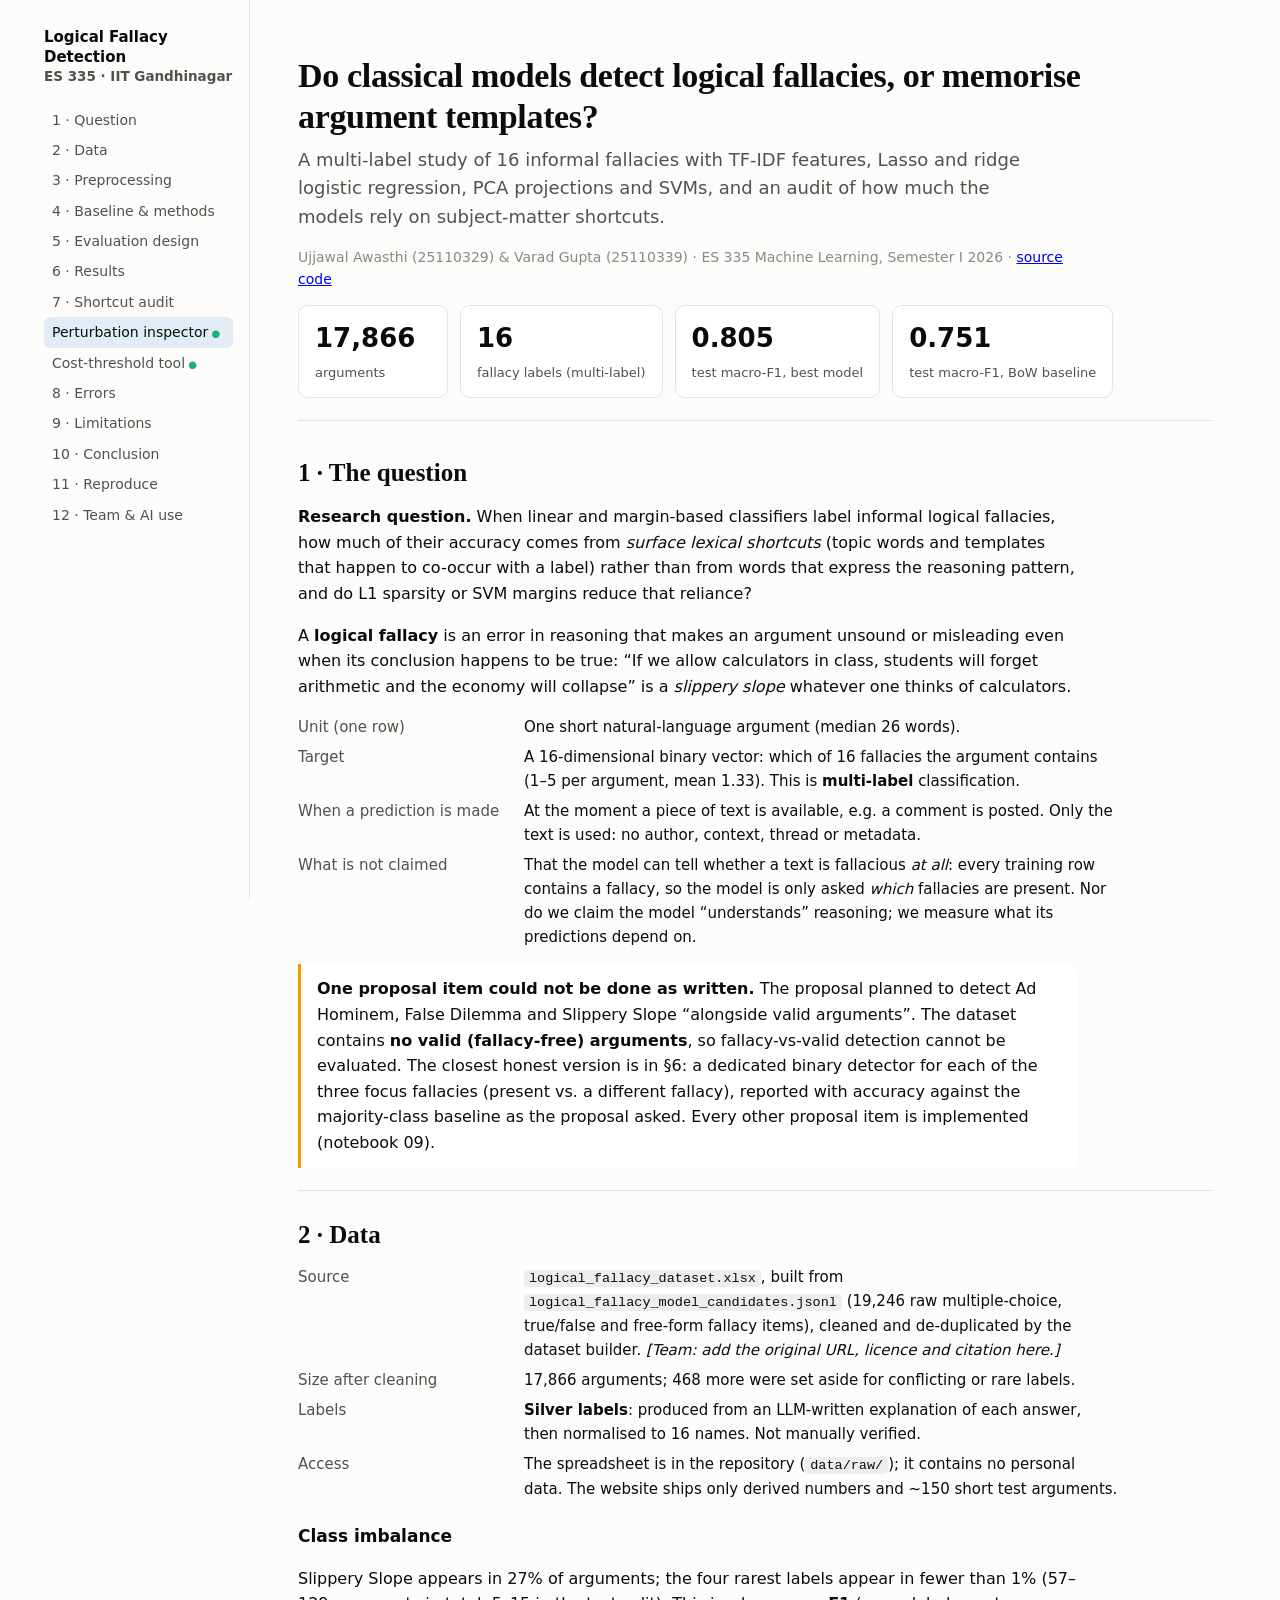
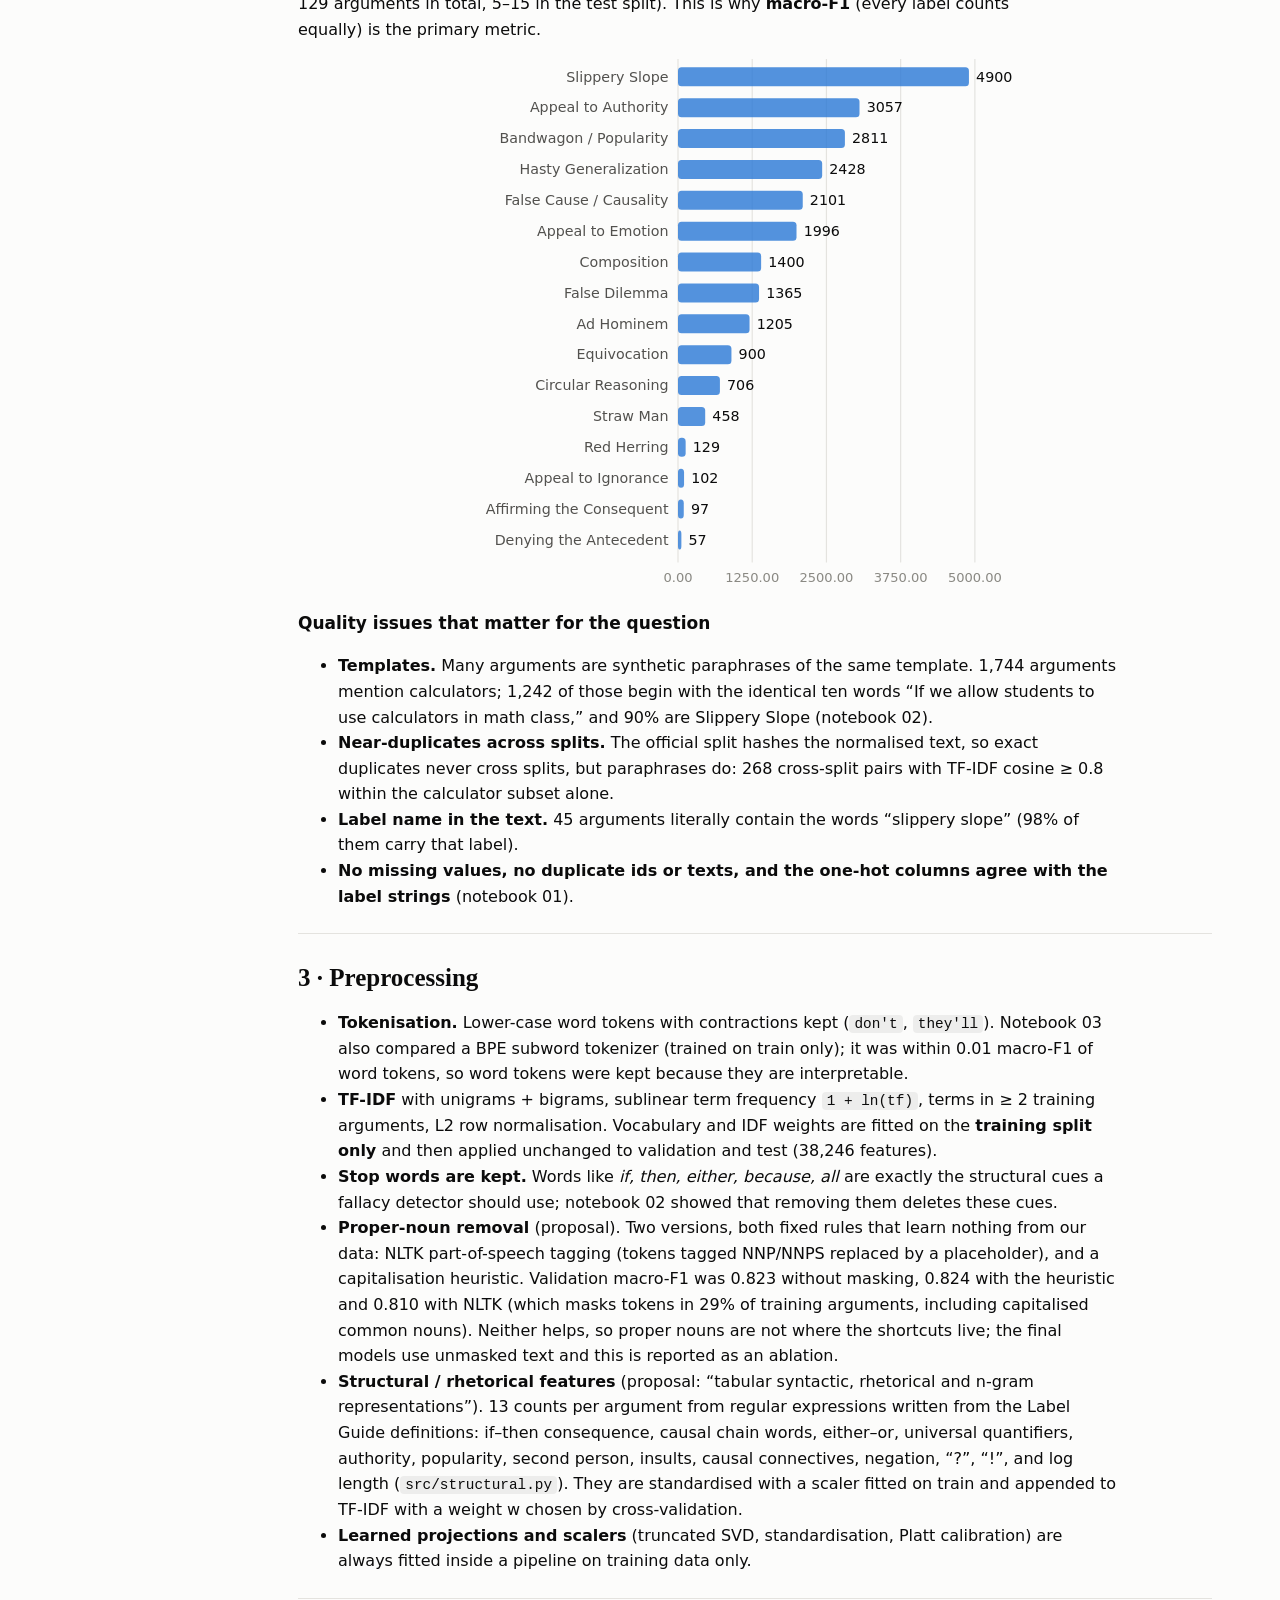
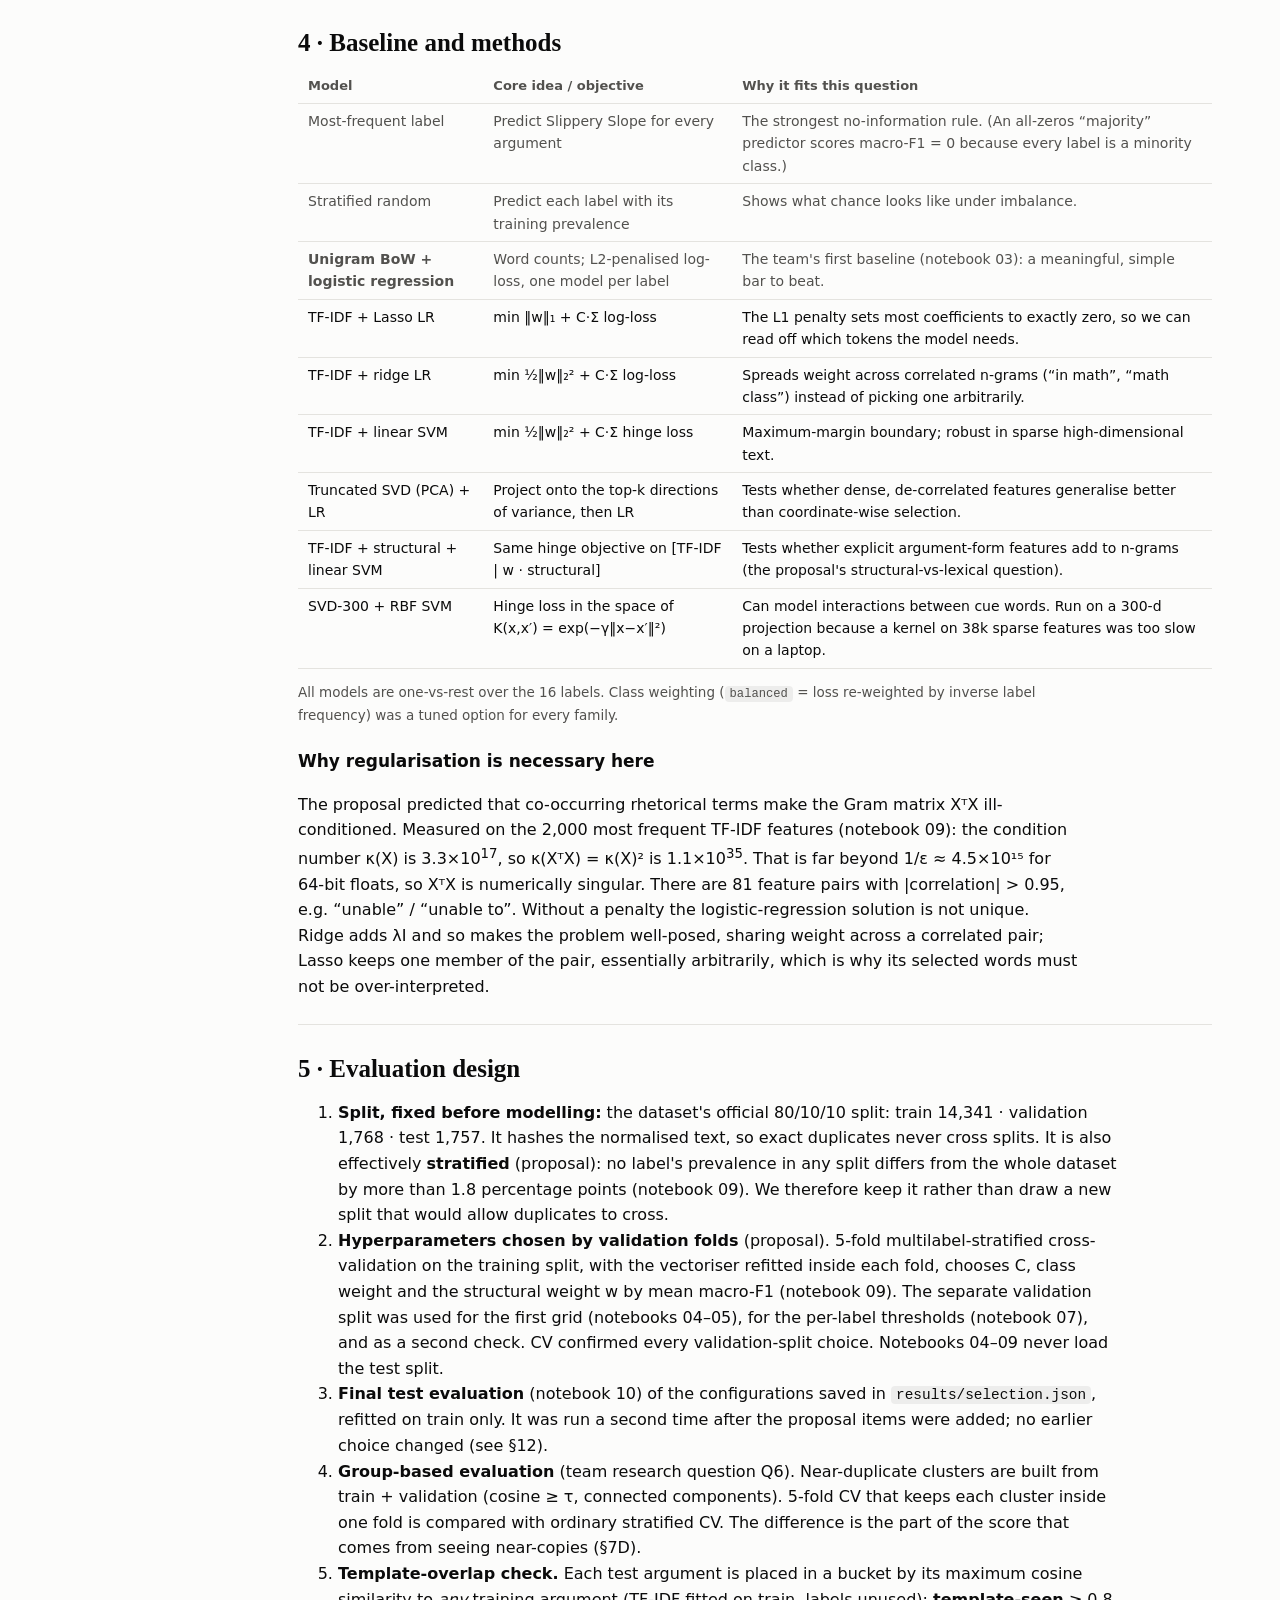
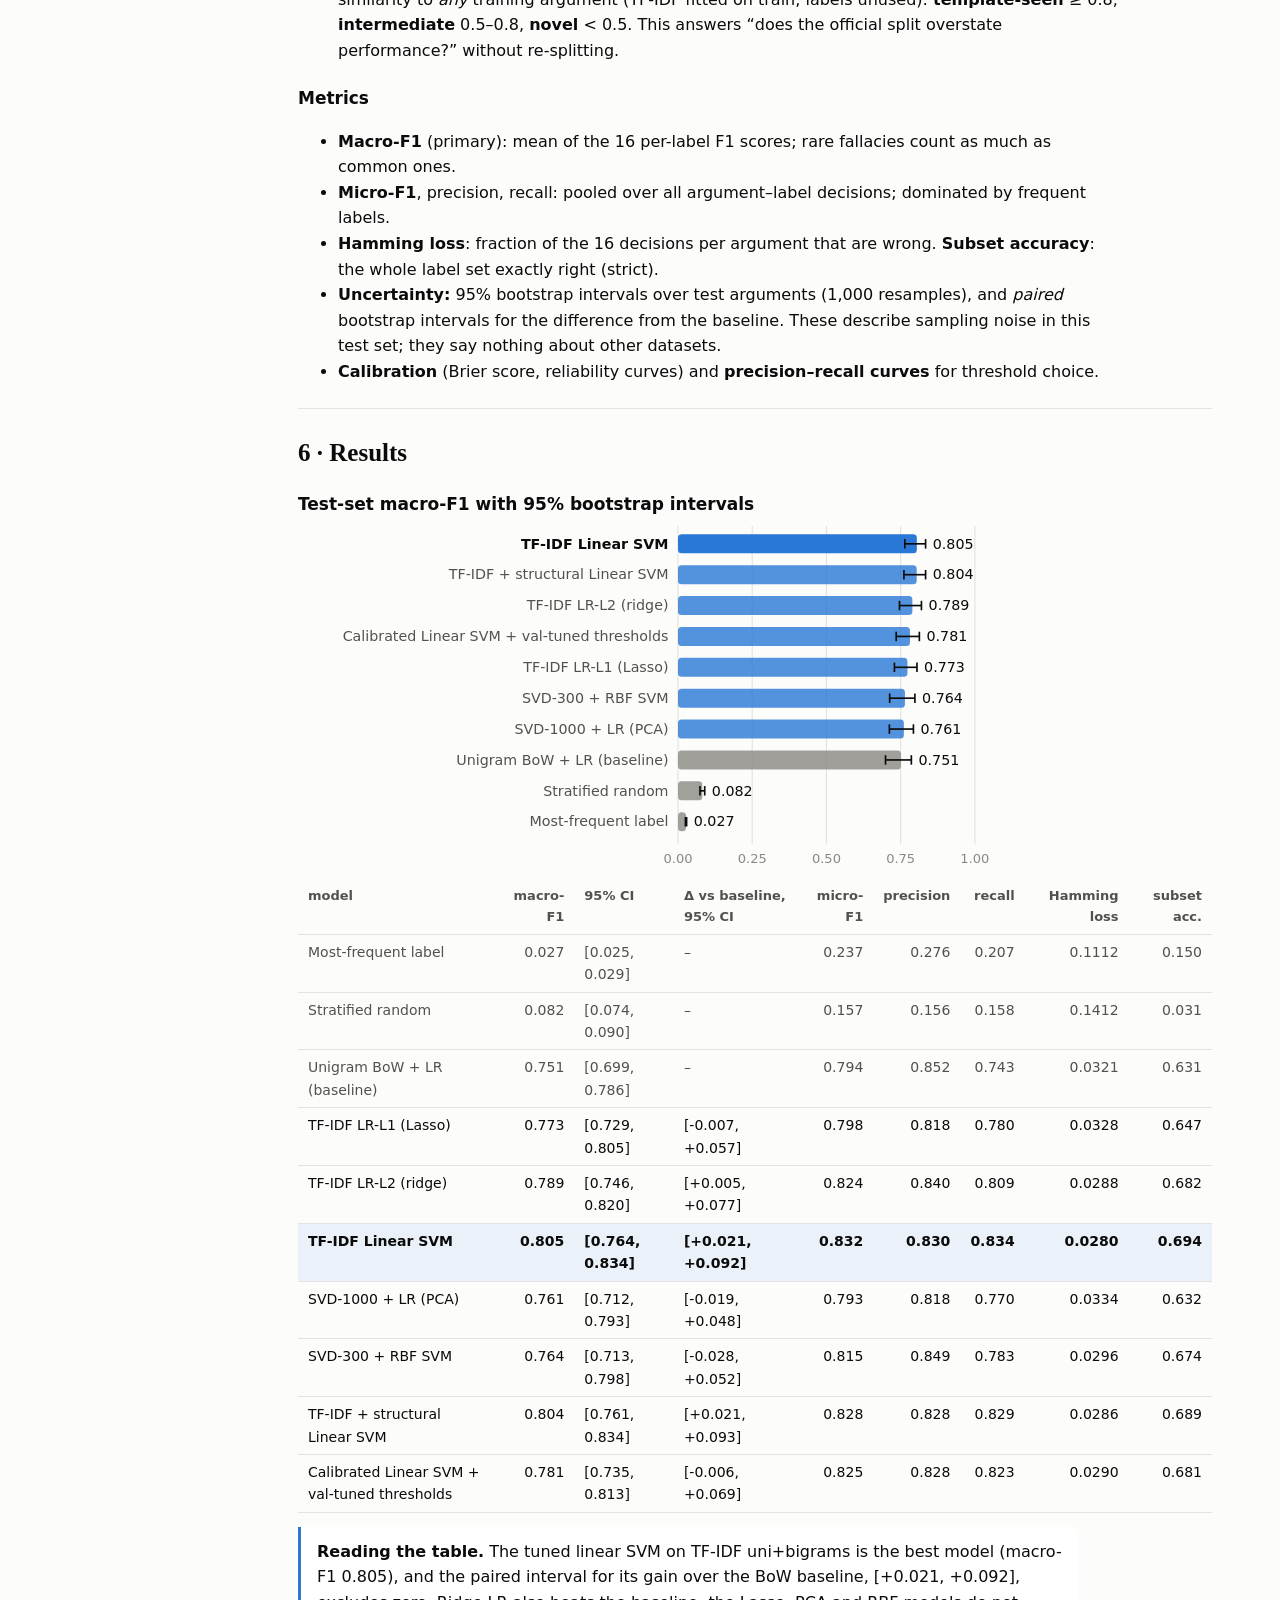
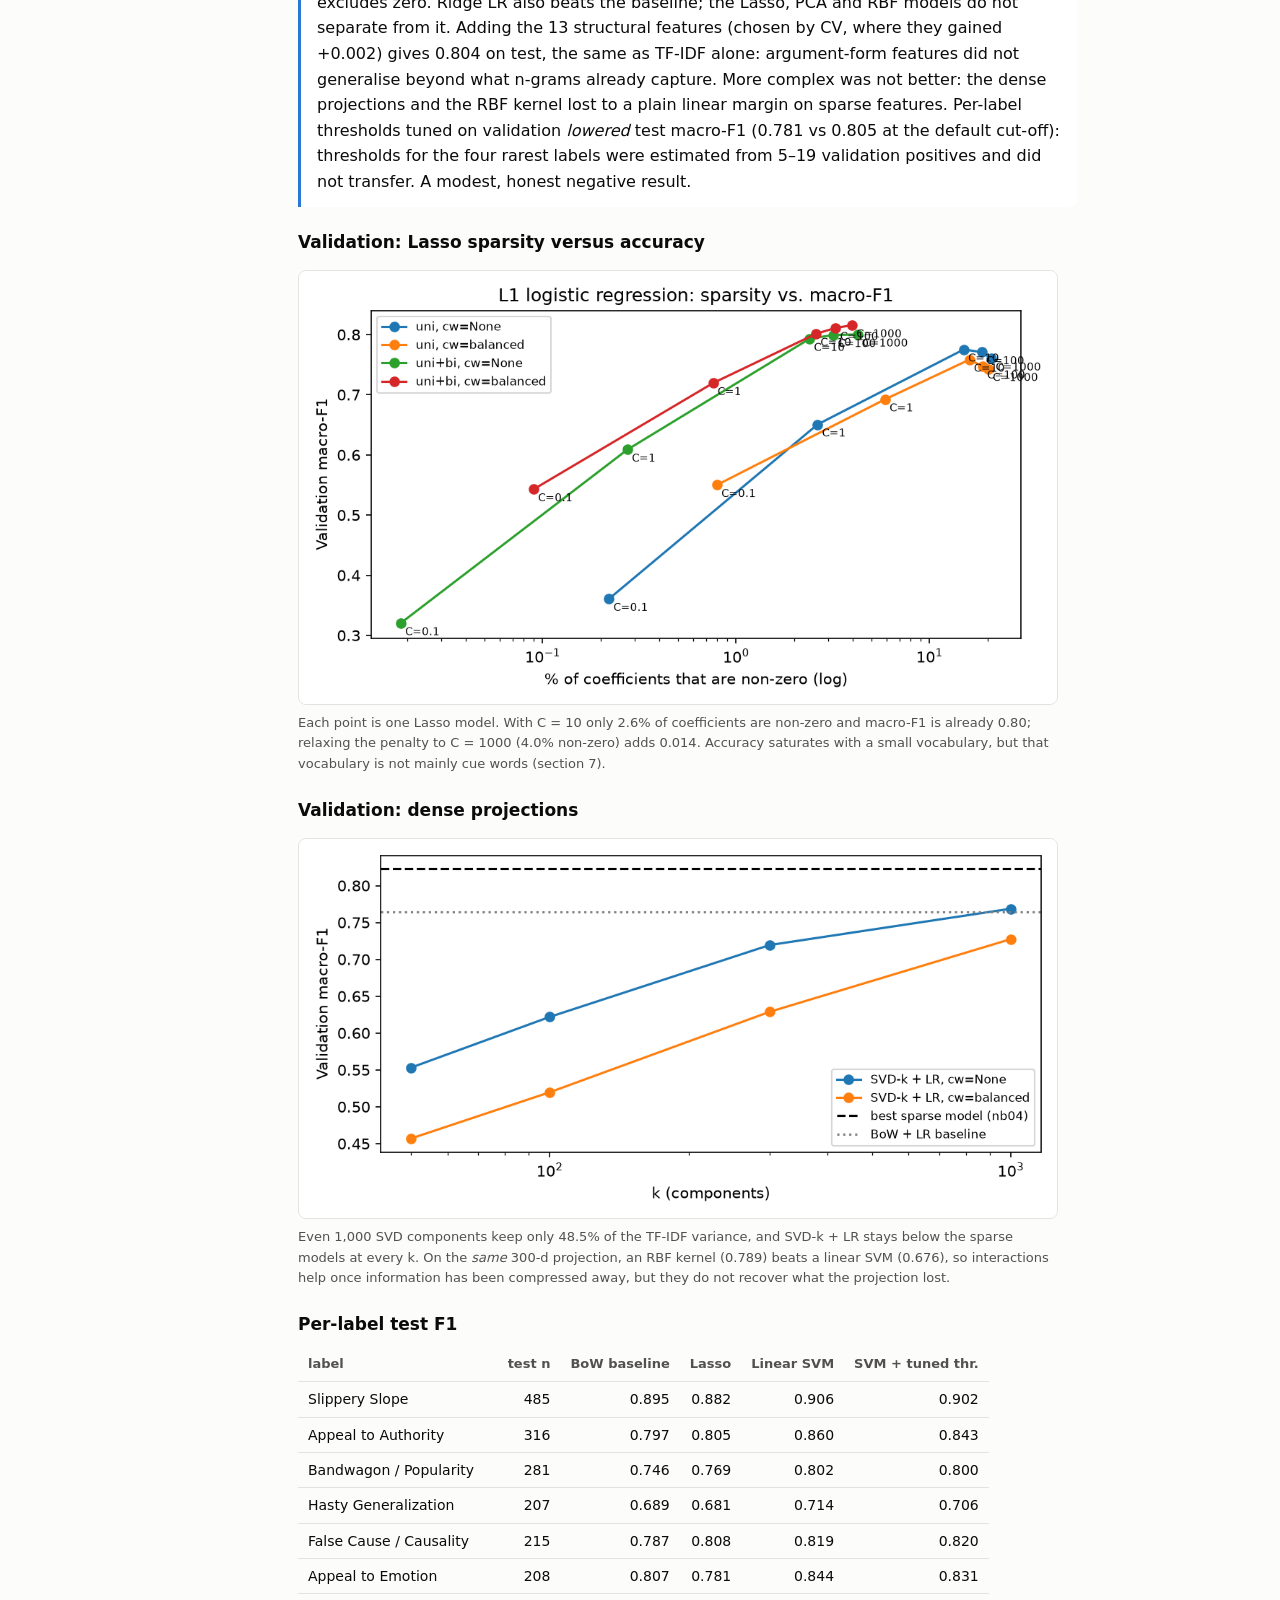
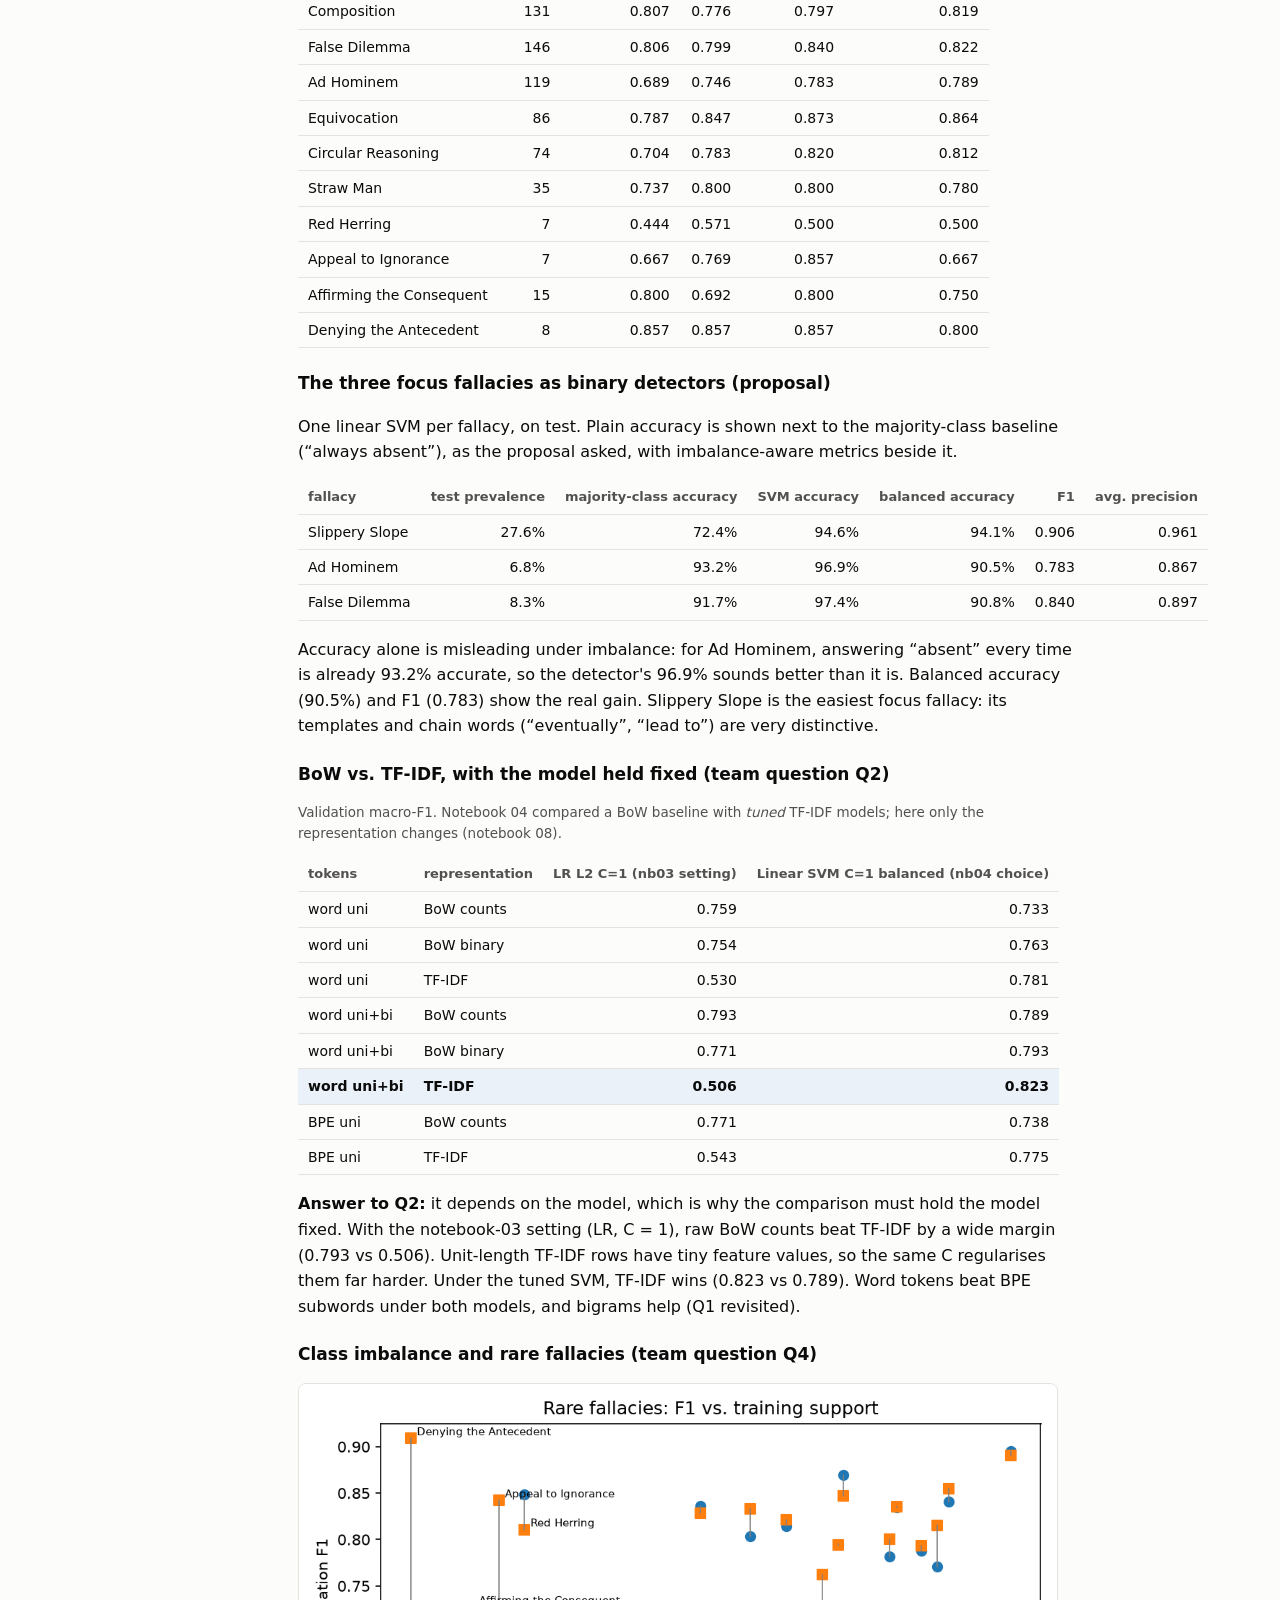
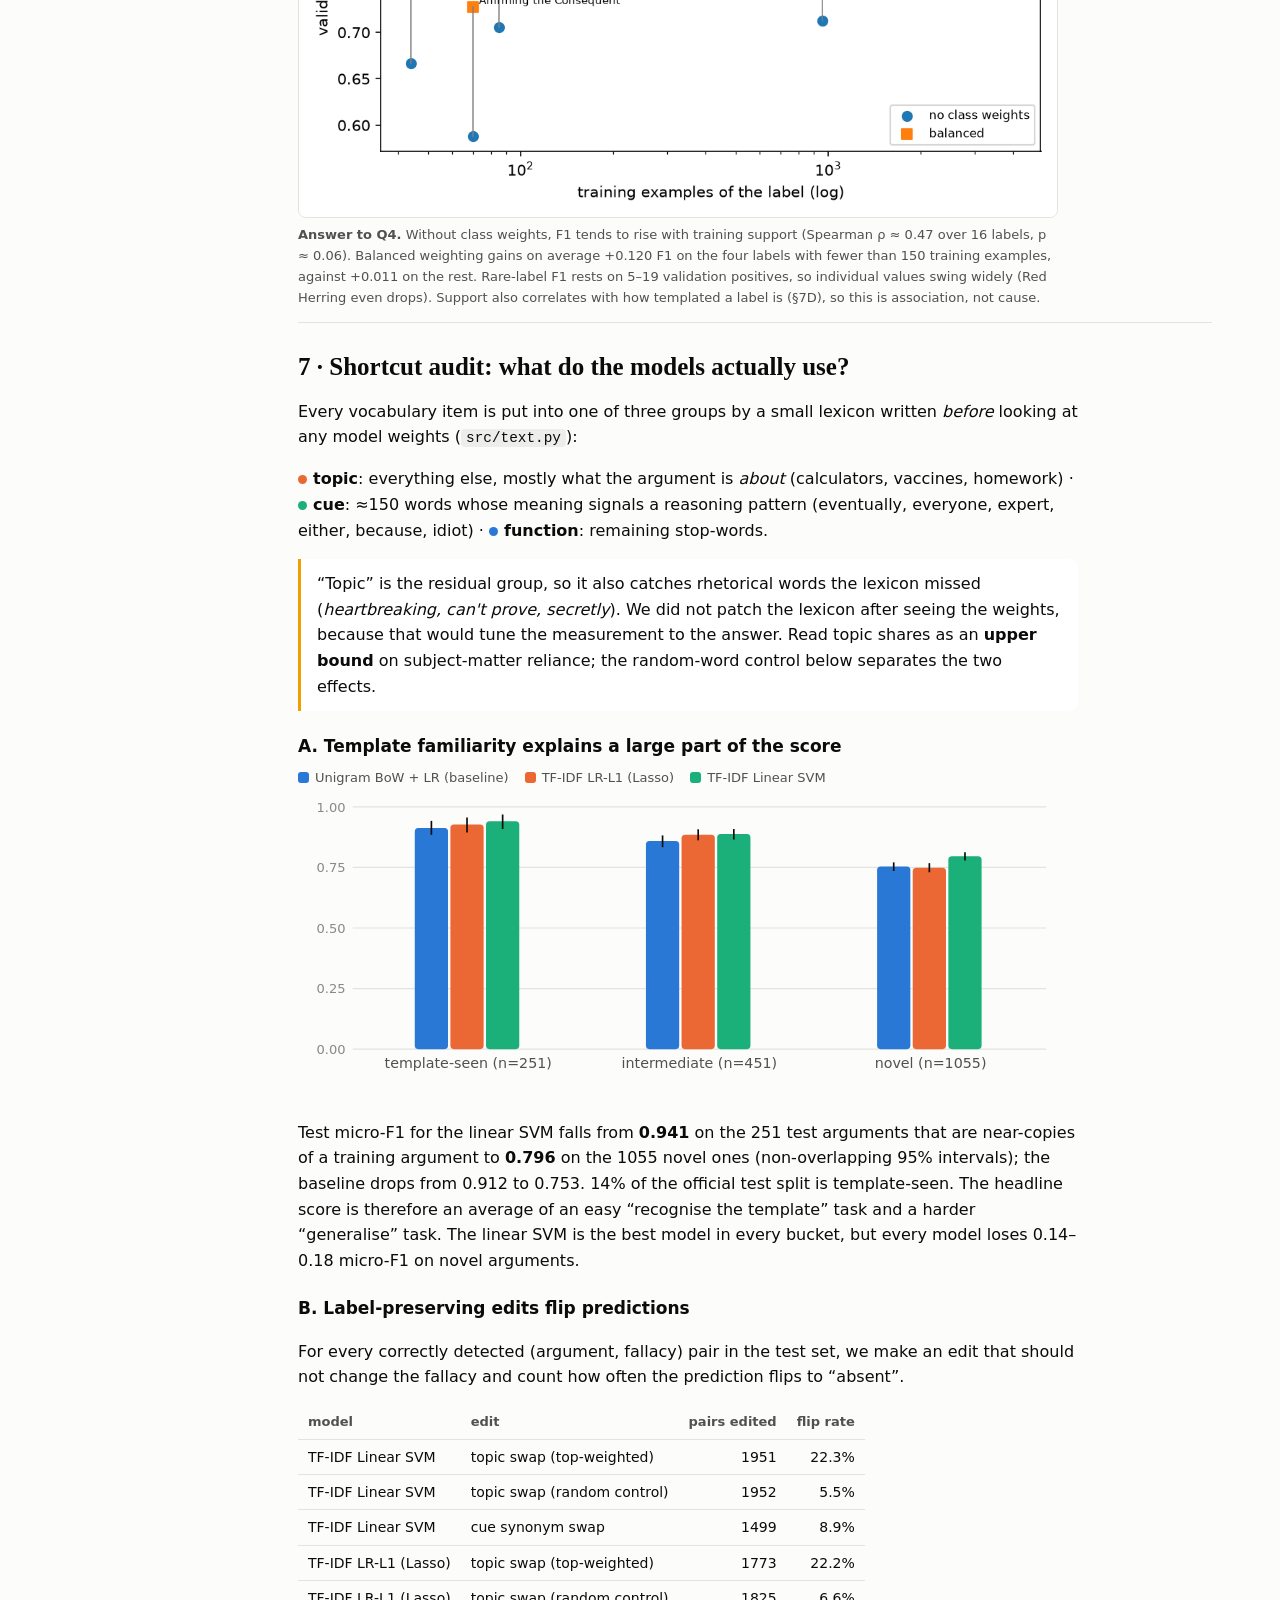
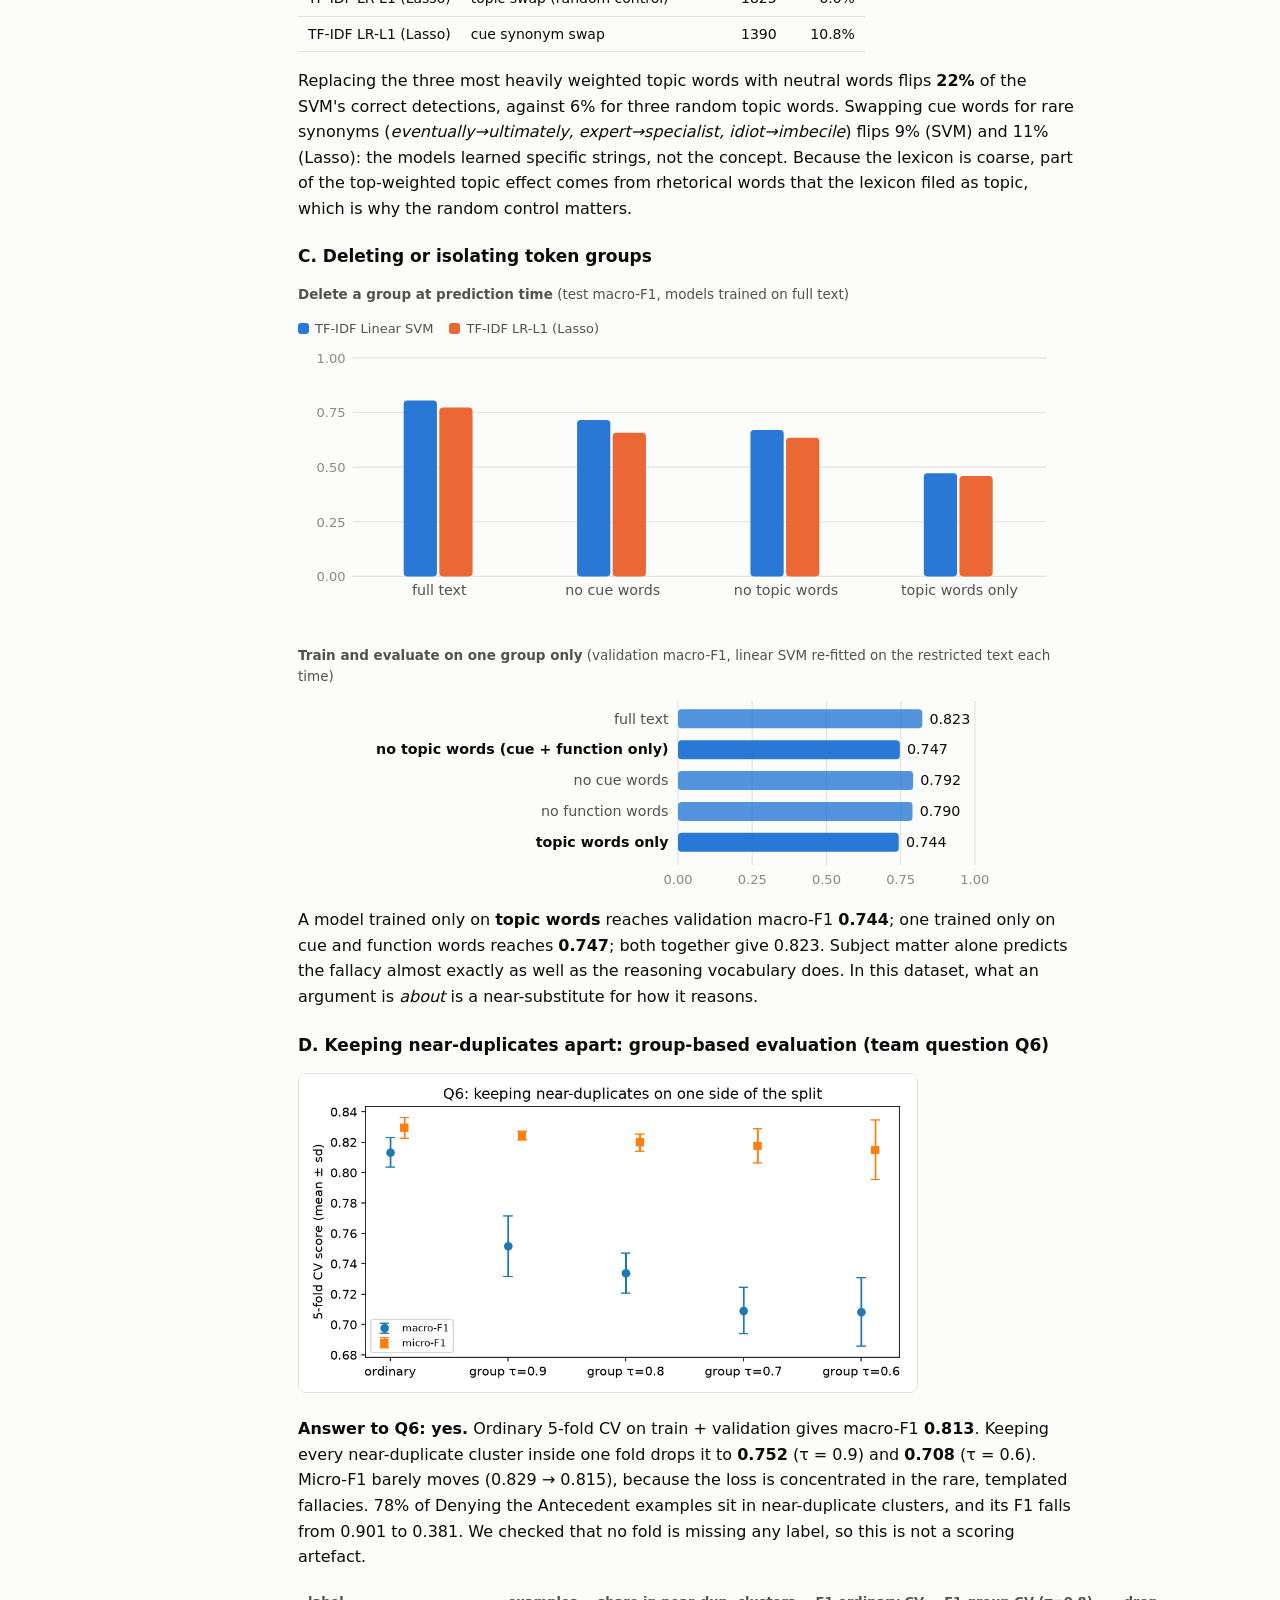
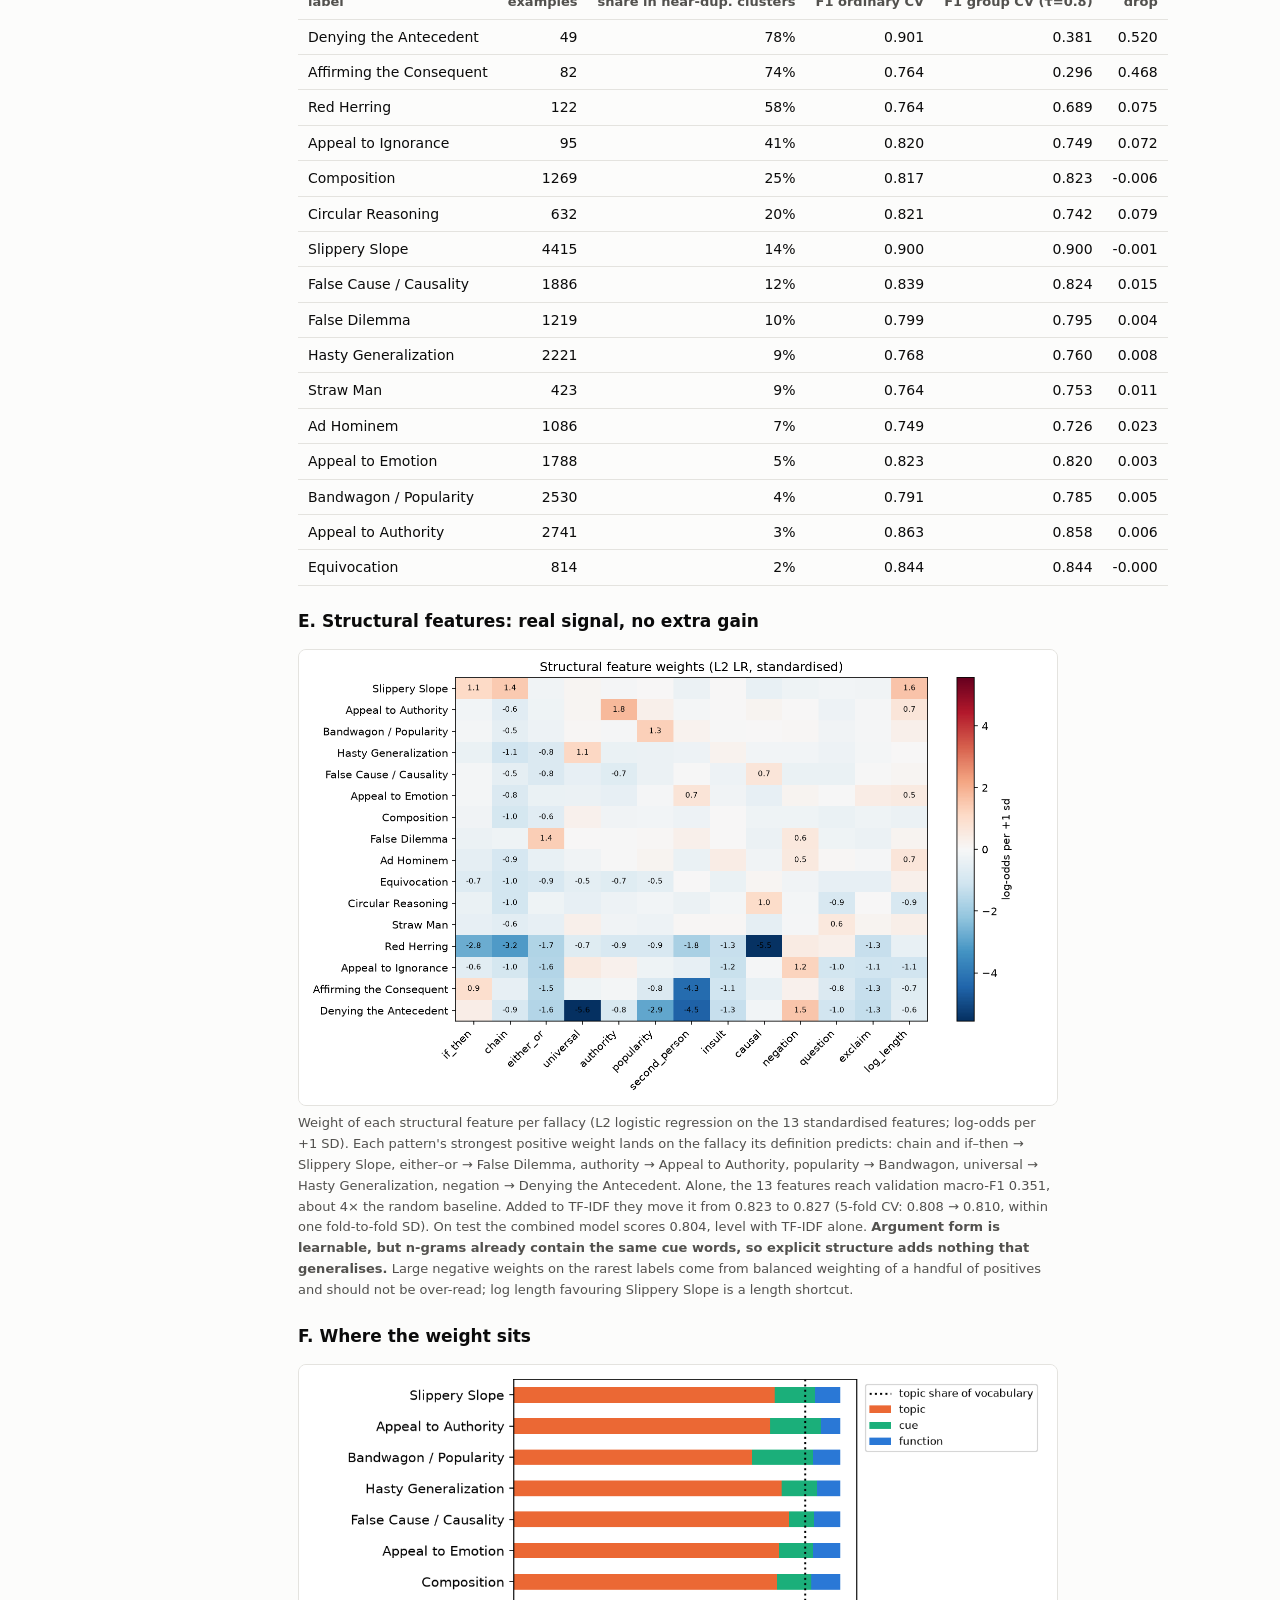
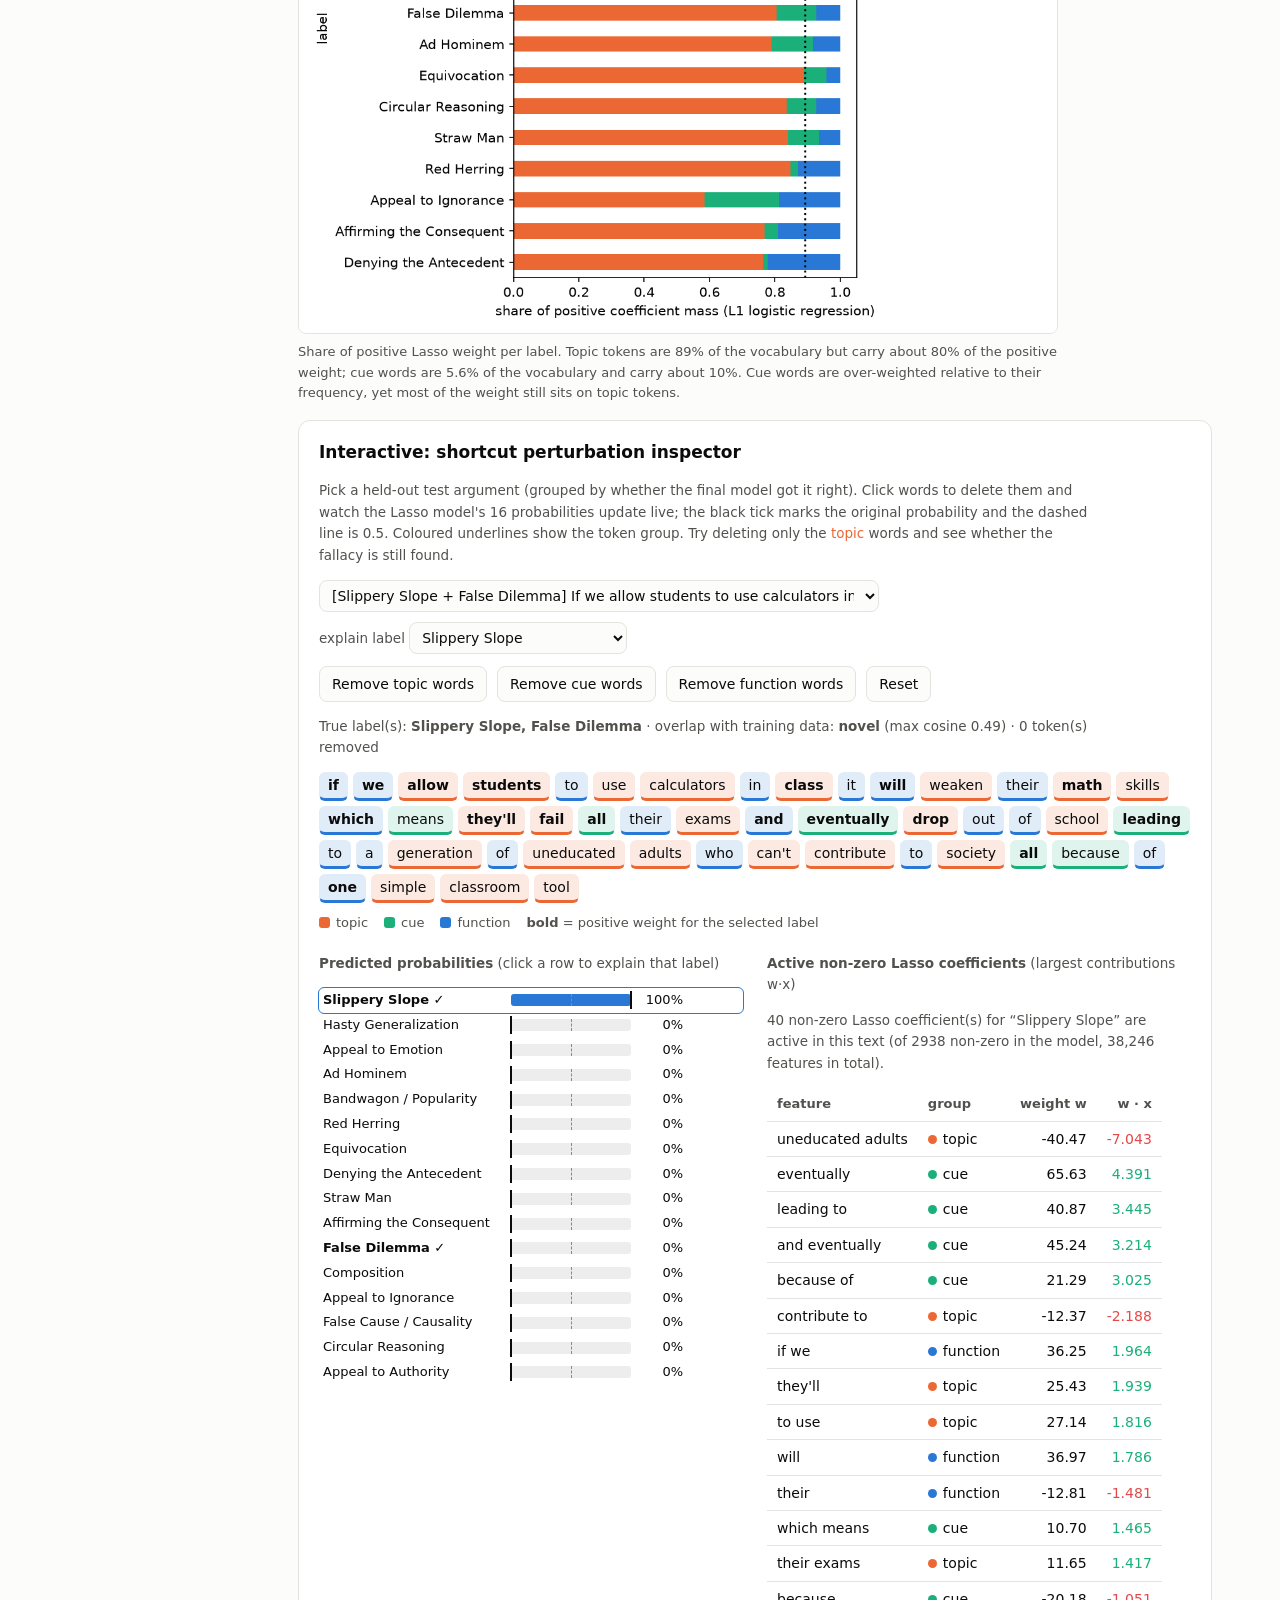
==== website/index.html @ 69a07477 "website and workflow" ====
<!DOCTYPE html>
<html lang="en">
<head>
<meta charset="utf-8">
<meta name="viewport" content="width=device-width, initial-scale=1">
<title>Do classical models detect fallacies or memorise templates? · ES 335</title>
<meta name="description" content="Multi-label logical fallacy detection with TF-IDF, Lasso / ridge logistic regression, PCA and SVMs, and a shortcut-learning audit.">
<link rel="stylesheet" href="style.css">
</head>
<body>
<div class="layout">
<nav aria-label="Sections">
  <div class="brand">Logical Fallacy Detection<br><span class="small">ES 335 · IIT Gandhinagar</span></div>
  <a href="#question">1 · Question</a>
  <a href="#data">2 · Data</a>
  <a href="#preprocessing">3 · Preprocessing</a>
  <a href="#methods">4 · Baseline &amp; methods</a>
  <a href="#evaluation">5 · Evaluation design</a>
  <a href="#results">6 · Results</a>
  <a href="#shortcuts">7 · Shortcut audit</a>
  <a href="#inspector" class="int">Perturbation inspector</a>
  <a href="#thresholds" class="int">Cost-threshold tool</a>
  <a href="#errors">8 · Errors</a>
  <a href="#limitations">9 · Limitations</a>
  <a href="#conclusion">10 · Conclusion</a>
  <a href="#reproduce">11 · Reproduce</a>
  <a href="#disclosure">12 · Team &amp; AI use</a>
</nav>

<main>
<header class="hero">
  <h1>Do classical models detect logical fallacies, or memorise argument templates?</h1>
  <p class="sub">A multi-label study of 16 informal fallacies with TF-IDF features, Lasso and ridge logistic regression, PCA projections and SVMs, and an audit of how much the models rely on subject-matter shortcuts.</p>
  <p class="byline">Ujjawal Awasthi (25110329) &amp; Varad Gupta (25110339) · ES 335 Machine Learning, Semester I 2026 · <a href="https://github.com/whats-grass/Logical_Fallacy_Detection">source code</a></p>
  <div class="stats" id="hero-stats"></div>
</header>

<!-- ===================================================== 1 -->
<section id="question">
<h2>1 · The question</h2>
<p><b>Research question.</b> When linear and margin-based classifiers label informal logical fallacies, how much of their accuracy comes from <i>surface lexical shortcuts</i> (topic words and templates that happen to co-occur with a label) rather than from words that express the reasoning pattern, and do L1 sparsity or SVM margins reduce that reliance?</p>
<p>A <b>logical fallacy</b> is an error in reasoning that makes an argument unsound or misleading even when its conclusion happens to be true: “If we allow calculators in class, students will forget arithmetic and the economy will collapse” is a <i>slippery slope</i> whatever one thinks of calculators.</p>
<dl class="kv">
  <dt>Unit (one row)</dt><dd>One short natural-language argument (median 26 words).</dd>
  <dt>Target</dt><dd>A 16-dimensional binary vector: which of 16 fallacies the argument contains (1–5 per argument, mean 1.33). This is <b>multi-label</b> classification.</dd>
  <dt>When a prediction is made</dt><dd>At the moment a piece of text is available, e.g. a comment is posted. Only the text is used: no author, context, thread or metadata.</dd>
  <dt>What is not claimed</dt><dd>That the model can tell whether a text is fallacious <i>at all</i>: every training row contains a fallacy, so the model is only asked <i>which</i> fallacies are present. Nor do we claim the model “understands” reasoning; we measure what its predictions depend on.</dd>
</dl>
<div class="callout warn"><b>One proposal item could not be done as written.</b> The proposal planned to detect Ad Hominem, False Dilemma and Slippery Slope “alongside valid arguments”. The dataset contains <b>no valid (fallacy-free) arguments</b>, so fallacy-vs-valid detection cannot be evaluated. The closest honest version is in §6: a dedicated binary detector for each of the three focus fallacies (present vs. a different fallacy), reported with accuracy against the majority-class baseline as the proposal asked. Every other proposal item is implemented (notebook 09).</div>
</section>

<!-- ===================================================== 2 -->
<section id="data">
<h2>2 · Data</h2>
<dl class="kv">
  <dt>Source</dt><dd><code>logical_fallacy_dataset.xlsx</code>, built from <code>logical_fallacy_model_candidates.jsonl</code> (19,246 raw multiple-choice, true/false and free-form fallacy items), cleaned and de-duplicated by the dataset builder. <i>[Team: add the original URL, licence and citation here.]</i></dd>
  <dt>Size after cleaning</dt><dd>17,866 arguments; 468 more were set aside for conflicting or rare labels.</dd>
  <dt>Labels</dt><dd><b>Silver labels</b>: produced from an LLM-written explanation of each answer, then normalised to 16 names. Not manually verified.</dd>
  <dt>Access</dt><dd>The spreadsheet is in the repository (<code>data/raw/</code>); it contains no personal data. The website ships only derived numbers and ~150 short test arguments.</dd>
</dl>
<h3>Class imbalance</h3>
<p>Slippery Slope appears in 27% of arguments; the four rarest labels appear in fewer than 1% (57–129 arguments in total, 5–15 in the test split). This is why <b>macro-F1</b> (every label counts equally) is the primary metric.</p>
<div id="chart-labels"></div>
<h3>Quality issues that matter for the question</h3>
<ul>
  <li><b>Templates.</b> Many arguments are synthetic paraphrases of the same template. 1,744 arguments mention calculators; 1,242 of those begin with the identical ten words “If we allow students to use calculators in math class,” and 90% are Slippery Slope (notebook 02).</li>
  <li><b>Near-duplicates across splits.</b> The official split hashes the normalised text, so exact duplicates never cross splits, but paraphrases do: 268 cross-split pairs with TF-IDF cosine ≥ 0.8 within the calculator subset alone.</li>
  <li><b>Label name in the text.</b> 45 arguments literally contain the words “slippery slope” (98% of them carry that label).</li>
  <li><b>No missing values, no duplicate ids or texts, and the one-hot columns agree with the label strings</b> (notebook 01).</li>
</ul>
</section>

<!-- ===================================================== 3 -->
<section id="preprocessing">
<h2>3 · Preprocessing</h2>
<ul>
  <li><b>Tokenisation.</b> Lower-case word tokens with contractions kept (<code>don't</code>, <code>they'll</code>). Notebook 03 also compared a BPE subword tokenizer (trained on train only); it was within 0.01 macro-F1 of word tokens, so word tokens were kept because they are interpretable.</li>
  <li><b>TF-IDF</b> with unigrams + bigrams, sublinear term frequency <code>1 + ln(tf)</code>, terms in ≥ 2 training arguments, L2 row normalisation. Vocabulary and IDF weights are fitted on the <b>training split only</b> and then applied unchanged to validation and test (38,246 features).</li>
  <li><b>Stop words are kept.</b> Words like <i>if, then, either, because, all</i> are exactly the structural cues a fallacy detector should use; notebook 02 showed that removing them deletes these cues.</li>
  <li><b>Proper-noun removal</b> (proposal). Two versions, both fixed rules that learn nothing from our data: NLTK part-of-speech tagging (tokens tagged NNP/NNPS replaced by a placeholder), and a capitalisation heuristic. Validation macro-F1 <span data-k="nnp"></span>. Neither helps, so proper nouns are not where the shortcuts live; the final models use unmasked text and this is reported as an ablation.</li>
  <li><b>Structural / rhetorical features</b> (proposal: “tabular syntactic, rhetorical and n-gram representations”). 13 counts per argument from regular expressions written from the Label Guide definitions: if–then consequence, causal chain words, either–or, universal quantifiers, authority, popularity, second person, insults, causal connectives, negation, “?”, “!”, and log length (<code>src/structural.py</code>). They are standardised with a scaler fitted on train and appended to TF-IDF with a weight w chosen by cross-validation.</li>
  <li><b>Learned projections and scalers</b> (truncated SVD, standardisation, Platt calibration) are always fitted inside a pipeline on training data only.</li>
</ul>
</section>

<!-- ===================================================== 4 -->
<section id="methods">
<h2>4 · Baseline and methods</h2>
<div class="tablewrap"><table>
<thead><tr><th>Model</th><th>Core idea / objective</th><th>Why it fits this question</th></tr></thead>
<tbody>
<tr class="base"><td>Most-frequent label</td><td>Predict Slippery Slope for every argument</td><td>The strongest no-information rule. (An all-zeros “majority” predictor scores macro-F1 = 0 because every label is a minority class.)</td></tr>
<tr class="base"><td>Stratified random</td><td>Predict each label with its training prevalence</td><td>Shows what chance looks like under imbalance.</td></tr>
<tr class="base"><td><b>Unigram BoW + logistic regression</b></td><td>Word counts; L2-penalised log-loss, one model per label</td><td>The team's first baseline (notebook 03): a meaningful, simple bar to beat.</td></tr>
<tr><td>TF-IDF + Lasso LR</td><td>min ‖w‖₁ + C·Σ log-loss</td><td>The L1 penalty sets most coefficients to exactly zero, so we can read off which tokens the model needs.</td></tr>
<tr><td>TF-IDF + ridge LR</td><td>min ½‖w‖₂² + C·Σ log-loss</td><td>Spreads weight across correlated n-grams (“in math”, “math class”) instead of picking one arbitrarily.</td></tr>
<tr><td>TF-IDF + linear SVM</td><td>min ½‖w‖₂² + C·Σ hinge loss</td><td>Maximum-margin boundary; robust in sparse high-dimensional text.</td></tr>
<tr><td>Truncated SVD (PCA) + LR</td><td>Project onto the top-k directions of variance, then LR</td><td>Tests whether dense, de-correlated features generalise better than coordinate-wise selection.</td></tr>
<tr><td>TF-IDF + structural + linear SVM</td><td>Same hinge objective on [TF-IDF | w · structural]</td><td>Tests whether explicit argument-form features add to n-grams (the proposal's structural-vs-lexical question).</td></tr>
<tr><td>SVD-300 + RBF SVM</td><td>Hinge loss in the space of K(x,x′) = exp(−γ‖x−x′‖²)</td><td>Can model interactions between cue words. Run on a 300-d projection because a kernel on 38k sparse features was too slow on a laptop.</td></tr>
</tbody></table></div>
<p class="small">All models are one-vs-rest over the 16 labels. Class weighting (<code>balanced</code> = loss re-weighted by inverse label frequency) was a tuned option for every family.</p>
<h3>Why regularisation is necessary here</h3>
<p>The proposal predicted that co-occurring rhetorical terms make the Gram matrix XᵀX ill-conditioned. Measured on the 2,000 most frequent TF-IDF features (notebook 09): the condition number κ(X) is <span data-k="kappa"></span>, so κ(XᵀX) = κ(X)² is <span data-k="kappa2"></span>. That is far beyond 1/ε ≈ 4.5×10¹⁵ for 64-bit floats, so XᵀX is numerically singular. There are <span data-k="corrpairs"></span> feature pairs with |correlation| &gt; 0.95, e.g. “unable” / “unable to”. Without a penalty the logistic-regression solution is not unique. Ridge adds λI and so makes the problem well-posed, sharing weight across a correlated pair; Lasso keeps one member of the pair, essentially arbitrarily, which is why its selected words must not be over-interpreted.</p>
</section>

<!-- ===================================================== 5 -->
<section id="evaluation">
<h2>5 · Evaluation design</h2>
<ol>
  <li><b>Split, fixed before modelling:</b> the dataset's official 80/10/10 split: train 14,341 · validation 1,768 · test 1,757. It hashes the normalised text, so exact duplicates never cross splits. It is also effectively <b>stratified</b> (proposal): no label's prevalence in any split differs from the whole dataset by more than <span data-k="prevgap"></span> percentage points (notebook 09). We therefore keep it rather than draw a new split that would allow duplicates to cross.</li>
  <li><b>Hyperparameters chosen by validation folds</b> (proposal). 5-fold multilabel-stratified cross-validation on the training split, with the vectoriser refitted inside each fold, chooses C, class weight and the structural weight w by mean macro-F1 (notebook 09). The separate validation split was used for the first grid (notebooks 04–05), for the per-label thresholds (notebook 07), and as a second check. CV confirmed every validation-split choice. Notebooks 04–09 never load the test split.</li>
  <li><b>Final test evaluation</b> (notebook 10) of the configurations saved in <code>results/selection.json</code>, refitted on train only. It was run a second time after the proposal items were added; no earlier choice changed (see §12).</li>
  <li><b>Group-based evaluation</b> (team research question Q6). Near-duplicate clusters are built from train + validation (cosine ≥ τ, connected components). 5-fold CV that keeps each cluster inside one fold is compared with ordinary stratified CV. The difference is the part of the score that comes from seeing near-copies (§7D).</li>
  <li><b>Template-overlap check.</b> Each test argument is placed in a bucket by its maximum cosine similarity to <i>any</i> training argument (TF-IDF fitted on train, labels unused): <b>template-seen</b> ≥ 0.8, <b>intermediate</b> 0.5–0.8, <b>novel</b> &lt; 0.5. This answers “does the official split overstate performance?” without re-splitting.</li>
</ol>
<h3>Metrics</h3>
<ul>
  <li><b>Macro-F1</b> (primary): mean of the 16 per-label F1 scores; rare fallacies count as much as common ones.</li>
  <li><b>Micro-F1</b>, precision, recall: pooled over all argument–label decisions; dominated by frequent labels.</li>
  <li><b>Hamming loss</b>: fraction of the 16 decisions per argument that are wrong. <b>Subset accuracy</b>: the whole label set exactly right (strict).</li>
  <li><b>Uncertainty:</b> 95% bootstrap intervals over test arguments (1,000 resamples), and <i>paired</i> bootstrap intervals for the difference from the baseline. These describe sampling noise in this test set; they say nothing about other datasets.</li>
  <li><b>Calibration</b> (Brier score, reliability curves) and <b>precision–recall curves</b> for threshold choice.</li>
</ul>
</section>

<!-- ===================================================== 6 -->
<section id="results">
<h2>6 · Results</h2>
<h3>Test-set macro-F1 with 95% bootstrap intervals</h3>
<div id="chart-test"></div>
<div id="table-test"></div>
<div class="callout" id="results-reading"></div>

<h3>Validation: Lasso sparsity versus accuracy</h3>
<figure class="figure"><img src="figures/l1_sparsity_path.png" alt="Validation macro-F1 against percentage of non-zero Lasso coefficients for different C values" loading="lazy">
<figcaption>Each point is one Lasso model. With C = 10 only 2.6% of coefficients are non-zero and macro-F1 is already 0.80; relaxing the penalty to C = 1000 (4.0% non-zero) adds 0.014. Accuracy saturates with a small vocabulary, but that vocabulary is not mainly cue words (section 7).</figcaption></figure>

<h3>Validation: dense projections</h3>
<figure class="figure"><img src="figures/svd_k_vs_f1.png" alt="Validation macro-F1 against number of SVD components" loading="lazy">
<figcaption>Even 1,000 SVD components keep only 48.5% of the TF-IDF variance, and SVD-k + LR stays below the sparse models at every k. On the <i>same</i> 300-d projection, an RBF kernel (0.789) beats a linear SVM (0.676), so interactions help once information has been compressed away, but they do not recover what the projection lost.</figcaption></figure>

<h3>Per-label test F1</h3>
<div id="table-perclass"></div>

<h3>The three focus fallacies as binary detectors (proposal)</h3>
<p>One linear SVM per fallacy, on test. Plain accuracy is shown next to the majority-class baseline (“always absent”), as the proposal asked, with imbalance-aware metrics beside it.</p>
<div id="table-focus"></div>
<p id="focus-text"></p>

<h3>BoW vs. TF-IDF, with the model held fixed (team question Q2)</h3>
<p class="small">Validation macro-F1. Notebook 04 compared a BoW baseline with <i>tuned</i> TF-IDF models; here only the representation changes (notebook 08).</p>
<div id="table-q2"></div>
<p id="q2-text"></p>

<h3>Class imbalance and rare fallacies (team question Q4)</h3>
<figure class="figure"><img src="figures/q4_imbalance.png" alt="Validation F1 against training support per label, with and without class weighting" loading="lazy">
<figcaption id="q4-text"></figcaption></figure>
</section>

<!-- ===================================================== 7 -->
<section id="shortcuts">
<h2>7 · Shortcut audit: what do the models actually use?</h2>
<p>Every vocabulary item is put into one of three groups by a small lexicon written <i>before</i> looking at any model weights (<code>src/text.py</code>):</p>
<p><span class="dot g-topic"></span><b>topic</b>: everything else, mostly what the argument is <i>about</i> (calculators, vaccines, homework) · <span class="dot g-cue"></span><b>cue</b>: ≈150 words whose meaning signals a reasoning pattern (eventually, everyone, expert, either, because, idiot) · <span class="dot g-function"></span><b>function</b>: remaining stop-words.</p>
<div class="callout warn">“Topic” is the residual group, so it also catches rhetorical words the lexicon missed (<i>heartbreaking, can't prove, secretly</i>). We did not patch the lexicon after seeing the weights, because that would tune the measurement to the answer. Read topic shares as an <b>upper bound</b> on subject-matter reliance; the random-word control below separates the two effects.</div>

<h3>A. Template familiarity explains a large part of the score</h3>
<div id="chart-overlap"></div>
<p id="overlap-text"></p>

<h3>B. Label-preserving edits flip predictions</h3>
<p>For every correctly detected (argument, fallacy) pair in the test set, we make an edit that should not change the fallacy and count how often the prediction flips to “absent”.</p>
<div id="table-stress"></div>
<p id="stress-text"></p>

<h3>C. Deleting or isolating token groups</h3>
<p class="small"><b>Delete a group at prediction time</b> (test macro-F1, models trained on full text)</p><div id="chart-mask"></div>
<p class="small"><b>Train and evaluate on one group only</b> (validation macro-F1, linear SVM re-fitted on the restricted text each time)</p><div id="chart-restricted"></div>
<p id="mask-text"></p>

<h3>D. Keeping near-duplicates apart: group-based evaluation (team question Q6)</h3>
<figure class="figure"><img src="figures/q6_group_cv.png" alt="Ordinary vs group-based 5-fold CV macro- and micro-F1" loading="lazy" style="max-width:620px"></figure>
<p id="q6-text"></p>
<div id="table-q6"></div>

<h3>E. Structural features: real signal, no extra gain</h3>
<figure class="figure"><img src="figures/structural_coefficients.png" alt="Heatmap of structural feature weights per fallacy" loading="lazy">
<figcaption id="struct-text"></figcaption></figure>

<h3>F. Where the weight sits</h3>
<figure class="figure"><img src="figures/coef_mass_by_group_l1.png" alt="Stacked bar per label of positive Lasso coefficient mass by token group" loading="lazy">
<figcaption>Share of positive Lasso weight per label. Topic tokens are 89% of the vocabulary but carry about 80% of the positive weight; cue words are 5.6% of the vocabulary and carry about 10%. Cue words are over-weighted relative to their frequency, yet most of the weight still sits on topic tokens.</figcaption></figure>

<!-- ======= interaction 1 ======= -->
<div class="tool" id="inspector">
  <h3 style="margin-top:0">Interactive: shortcut perturbation inspector</h3>
  <p class="small">Pick a held-out test argument (grouped by whether the final model got it right). Click words to delete them and watch the Lasso model's 16 probabilities update live; the black tick marks the original probability and the dashed line is 0.5. Coloured underlines show the token group. Try deleting only the <span style="color:var(--c-topic)">topic</span> words and see whether the fallacy is still found.</p>
  <div class="controls">
    <select id="ins-example" aria-label="Choose a test argument" style="max-width:560px"></select>
    <label class="small">explain label <select id="ins-label" aria-label="Label to explain"></select></label>
  </div>
  <div class="controls">
    <button id="ins-drop-topic">Remove topic words</button>
    <button id="ins-drop-cue">Remove cue words</button>
    <button id="ins-drop-function">Remove function words</button>
    <button id="ins-reset">Reset</button>
  </div>
  <p class="small" id="ins-meta"></p>
  <div class="chips" id="ins-chips"></div>
  <div class="legend"><span><i style="background:var(--c-topic)"></i>topic</span><span><i style="background:var(--c-cue)"></i>cue</span><span><i style="background:var(--c-func)"></i>function</span><span><b>bold</b> = positive weight for the selected label</span></div>
  <div class="cols">
    <div><p class="small"><b>Predicted probabilities</b> (click a row to explain that label)</p><div id="ins-probs"></div></div>
    <div><p class="small"><b>Active non-zero Lasso coefficients</b> (largest contributions w·x)</p><div id="ins-coefs"></div></div>
  </div>
  <details><summary class="small">Type your own argument</summary>
    <textarea id="ins-text" rows="3" style="width:100%;margin-top:8px" placeholder="e.g. Everyone I know uses this app, so it must be the best one."></textarea>
    <button id="ins-own">Analyse my text</button>
  </details>
  <p class="small" id="selfcheck"></p>
</div>
</section>

<!-- ======= interaction 2 ======= -->
<section id="thresholds">
<h2>Choosing a decision threshold by cost</h2>
<p>A default cut-off of 0.5 implicitly assumes a missed fallacy costs as much as a false alarm. If a miss costs <i>r</i> times a false alarm, the cost-optimal rule for a <b>calibrated</b> probability is to flag the fallacy when p &gt; 1 / (1 + r). The best model (linear SVM) gives margins, not probabilities, so it was wrapped in Platt scaling fitted with 5-fold cross-validation <i>inside the training split</i>. Its validation Brier score is 0.021, versus 0.027 for the over-confident Lasso model.</p>
<figure class="figure"><img src="figures/reliability_val.png" alt="Reliability diagram on validation" loading="lazy" style="max-width:360px"></figure>
<div class="tool">
  <div class="controls">
    <label class="small">fallacy <select id="th-label" aria-label="Fallacy"></select></label>
    <label class="small">cost of a miss relative to a false alarm (log scale)
      <input type="range" id="th-ratio" min="-2" max="2" step="0.05" value="0" aria-label="log10 cost ratio"></label>
    <button id="th-half">r = 1 (p* = 0.5)</button>
    <button id="th-f1">validation F1-optimal threshold</button>
  </div>
  <p id="th-readout"></p>
  <div id="th-cm"></div>
  <div class="cols">
    <div><p class="small"><b>Precision–recall curve</b> (test) and current operating point</p><div id="th-pr"></div></div>
    <div><p class="small"><b>Expected cost per argument</b> (C<sub>FP</sub> = 1) as the cost ratio changes</p><div id="th-cost"></div></div>
  </div>
  <p class="small">Computed live from the calibrated SVM's test-set probabilities. The test split was not used to choose anything shown in this tool; it only displays the consequences of a threshold choice.</p>
</div>
<div class="callout" id="threshold-text"></div>
</section>

<!-- ===================================================== 8 -->
<section id="errors">
<h2>8 · Errors</h2>
<div id="error-stats" class="stats"></div>
<h3>Critical boundary arguments (support vectors)</h3>
<p>For a linear SVM f(x) = wᵀx + b, a training argument with y·f(x) ≤ 1 is an <b>active support vector</b>: only these arguments determine w. <span id="sv-text"></span> The validation arguments closest to each boundary (|f(x)| ≈ 0):</p>
<div id="table-boundary"></div>
<h3>Most frequent confusions</h3>
<p class="small">For each test argument, every missed true label paired with every spurious predicted label (final thresholded model).</p>
<div id="table-confusions"></div>
<h3>Representative errors</h3>
<div id="error-cards"></div>
<p>Three patterns recur. (1) <b>Compound arguments</b> such as “everyone is doing it, and if we don't we'll be homeless” carry two fallacies, and the model often finds only the one with the stronger template. (2) <b>Neighbouring fallacies</b> (Composition vs. Hasty Generalization vs. Bandwagon) share wording like “all” and “everyone”. (3) Several “errors” look like <b>label noise</b> in the silver labels: an argument built on “everyone in our school has one … join the trend” is labelled only Appeal to Emotion, and the model's Bandwagon prediction is arguably correct. Errors are concentrated in the novel bucket.</p>
</section>

<!-- ===================================================== 9 -->
<section id="limitations">
<h2>9 · Limitations</h2>
<ul>
  <li><b>Silver labels.</b> Labels come from LLM explanations, not annotators. Scores measure agreement with those labels, and some errors are label noise.</li>
  <li><b>No “no fallacy” class.</b> A deployed model would flag fallacies in every sentence. The proposal's fallacy-vs-valid detection could not be evaluated; the focus-fallacy detectors in §6 only separate one fallacy from the others.</li>
  <li><b>Synthetic, templated text.</b> Even our “novel” bucket shares the dataset's style; performance on real social-media arguments is unknown and likely lower.</li>
  <li><b>The lexicon is coarse.</b> The topic/cue/function split is a ≈150-word hand-made list; “topic” includes missed rhetorical words, so topic-reliance numbers are upper bounds.</li>
  <li><b>Rare labels.</b> 5–15 test examples for four labels; their F1 values and tuned thresholds are very noisy.</li>
  <li><b>Compute compromises.</b> The RBF SVM ran on a 300-d SVD projection; the largest C values sat at the edge of the grid (C = 1000) for Lasso and ridge, where the curve had flattened (gain &lt; 0.005).</li>
  <li><b>Prediction is not explanation.</b> A large coefficient shows that a token is useful <i>for this dataset</i>, not that it causes an argument to be fallacious.</li>
</ul>
</section>

<!-- ===================================================== 10 -->
<section id="conclusion">
<h2>10 · Conclusion</h2>
<div id="conclusion-text"></div>
</section>

<!-- ===================================================== 11 -->
<section id="reproduce">
<h2>11 · Reproduce</h2>
<pre>git clone https://github.com/whats-grass/Logical_Fallacy_Detection.git
cd Logical_Fallacy_Detection
python -m venv venv                       # Python 3.11 or 3.12
source venv/bin/activate                  # Windows PowerShell: .\venv\Scripts\Activate.ps1
python -m pip install --upgrade pip
pip install -r requirements.txt
python -c "import nltk; nltk.download('averaged_perceptron_tagger_eng'); nltk.download('punkt_tab')"
# notebooks 01-03 (audit, EDA, baselines): open in VS Code and Run All, in order
python -m src.run_all                     # notebooks 04-10 + website data (about 45-60 min)
python -m http.server -d website          # open http://localhost:8000</pre>
<ul>
  <li>Data: <code>data/raw/logical_fallacy_dataset.xlsx</code>, sheet <code>Dataset</code>; split column <code>split</code> (train / val / test).</li>
  <li>Notebooks 04–09 use train and validation only; notebook 10 is the held-out test evaluation and runs last.</li>
  <li>Selected hyperparameters: <code>results/selection.json</code>. Validation and CV grids: <code>results/val_*.csv</code>, <code>results/cv_grid_train.csv</code>. Test results: <code>results/test_results.csv</code>. Near-duplicate clusters: <code>data/processed/near_dup_groups_trainval.csv</code>.</li>
  <li>The full pipeline was run on Python 3.12.3 (as in the team setup guide) and on 3.13. Notebook 03 reproduces its published validation numbers exactly, and every reported metric agrees across the two versions (largest difference 7×10⁻⁸, in Platt-calibrated probabilities).</li>
  <li>Random seed 42 everywhere; scikit-learn 1.9.1. The website is static HTML/CSS/JS in <code>website/</code>, deployed by <code>.github/workflows/pages.yml</code>; its Lasso model is re-implemented in JavaScript and checked against Python on load (see the self-check line under the inspector).</li>
</ul>
</section>

<!-- ===================================================== 12 -->
<section id="disclosure">
<h2>12 · Team contributions and AI use</h2>
<p><i>[Team: replace with your own account.]</i></p>
<ul>
  <li><b>Ujjawal Awasthi (25110329)</b>: dataset audit, EDA, template / near-duplicate investigation, BoW and BPE baselines (notebooks 01–03).</li>
  <li><b>Varad Gupta (25110339)</b>: TF-IDF / regularised models, PCA and SVM experiments, shortcut audit, thresholds, final evaluation and website (notebooks 04–10, <code>src/</code>, <code>website/</code>).</li>
</ul>
<p><b>AI assistance.</b> Claude and ChatGPT was used to help in drafting the experiment code in <code>src/</code> and notebooks, draft website text, and build the interactive tools. All reported numbers come from executing the notebooks. We re-ran and checked them, and are responsible for every result.</p>
<p><b>Test-set use.</b> The final test notebook was executed and evaluated the models of exisiting notebooks. New notebooks were added according to the requirements, ran again with two additional models chosen without looking at test (TF-IDF + structural SVM, focus-fallacy detectors). Cross-validation left every earlier choice unchanged, so the rows shared by both runs are identical.</p>
</section>
<p class="small" style="margin-top:24px">Built with plain HTML, CSS and JavaScript; no tracking, no external requests.</p>
</main>
</div>

<script src="app.js"></script>
<script>
function renderResults(R) {
  const T = R.test_table, find = n => T.find(r => r.model === n);
  const base = find("Unigram BoW + LR (baseline)"), svm = find("TF-IDF Linear SVM"), thr = find("Calibrated Linear SVM + val-tuned thresholds"), stc = find("TF-IDF + structural Linear SVM");
  const ci = s => (s || "").replace(/[\[\]]/g, "").split(",").map(Number);

  // hero stats
  document.getElementById("hero-stats").replaceChildren(
    ...[[R.data.n.toLocaleString(), "arguments"], ["16", "fallacy labels (multi-label)"],
        [fmt(svm.macro_f1), "test macro-F1, best model"], [fmt(base.macro_f1), "test macro-F1, BoW baseline"]]
      .map(([v, l]) => el("div", { class: "stat" }, el("b", {}, v), el("span", {}, l))));

  // label distribution
  const lc = Object.entries(R.data.label_counts).sort((a, b) => b[1] - a[1]);
  hbar(document.getElementById("chart-labels"), lc.map(([l, v]) => ({ label: l, value: v, note: `${(100 * v / R.data.n).toFixed(1)}% of arguments` })),
    { max: 5000, valueLabel: "arguments" });
  document.querySelectorAll("#chart-labels .val").forEach(t => t.textContent = Math.round(+t.textContent));

  // test chart + table
  const order = T.slice().sort((a, b) => a.macro_f1 - b.macro_f1).reverse();
  hbar(document.getElementById("chart-test"), order.map(r => { const [lo, hi] = ci(r.macro_f1_95ci); return { label: r.model, value: r.macro_f1, lo, hi,
    color: /baseline|random|frequent/i.test(r.model) ? "var(--ink-3)" : "var(--c-1)",
    note: r.delta_macro_f1_vs_baseline_95ci ? "Δ vs baseline 95% CI " + r.delta_macro_f1_vs_baseline_95ci : "" }; }),
    { highlight: r => r.label === "TF-IDF Linear SVM" });
  table(document.getElementById("table-test"), [
    { h: "model", k: "model" }, { h: "macro-F1", num: 1, f: r => fmt(r.macro_f1) }, { h: "95% CI", f: r => r.macro_f1_95ci },
    { h: "Δ vs baseline, 95% CI", f: r => r.delta_macro_f1_vs_baseline_95ci || "–" },
    { h: "micro-F1", num: 1, f: r => fmt(r.micro_f1) }, { h: "precision", num: 1, f: r => fmt(r.micro_precision) },
    { h: "recall", num: 1, f: r => fmt(r.micro_recall) }, { h: "Hamming loss", num: 1, f: r => fmt(r.hamming_loss, 4) },
    { h: "subset acc.", num: 1, f: r => fmt(r.subset_accuracy) }],
    T.map(r => ({ ...r, _class: r.model === "TF-IDF Linear SVM" ? "hl" : /baseline|random|frequent/i.test(r.model) ? "base" : "" })));
  document.getElementById("results-reading").innerHTML =
    `<b>Reading the table.</b> The tuned linear SVM on TF-IDF uni+bigrams is the best model (macro-F1 ${fmt(svm.macro_f1)}), and the paired interval for its gain over the BoW baseline, ${svm.delta_macro_f1_vs_baseline_95ci}, excludes zero. Ridge LR also beats the baseline; the Lasso, PCA and RBF models do not separate from it. ` +
    (stc ? `Adding the 13 structural features (chosen by CV, where they gained +0.002) gives ${fmt(stc.macro_f1)} on test, the same as TF-IDF alone: argument-form features did not generalise beyond what n-grams already capture. ` : "") +
    `More complex was not better: the dense projections and the RBF kernel lost to a plain linear margin on sparse features. ` +
    `Per-label thresholds tuned on validation <i>lowered</i> test macro-F1 (${fmt(thr.macro_f1)} vs ${fmt(svm.macro_f1)} at the default cut-off): thresholds for the four rarest labels were estimated from 5–19 validation positives and did not transfer. A modest, honest negative result.`;

  // per-class
  table(document.getElementById("table-perclass"), [
    { h: "label", k: "label" }, { h: "test n", num: 1, k: "test support" },
    { h: "BoW baseline", num: 1, f: r => fmt(r["BoW + LR baseline"]) }, { h: "Lasso", num: 1, f: r => fmt(r["TF-IDF Lasso"]) },
    { h: "Linear SVM", num: 1, f: r => fmt(r["Linear SVM"]) }, { h: "SVM + tuned thr.", num: 1, f: r => fmt(r["Cal. SVM + thresholds"]) }], R.per_class);

  // overlap
  const bk = ["template-seen", "intermediate", "novel"], ms = ["Unigram BoW + LR (baseline)", "TF-IDF LR-L1 (Lasso)", "TF-IDF Linear SVM"];
  const ov = (b, m) => R.overlap.find(r => r.bucket === b && r.model === m);
  groupedBars(document.getElementById("chart-overlap"), bk.map(b => `${b} (n=${R.bucket_counts[b]})`), ms,
    (g, m) => ov(g.split(" ")[0], m).micro_f1, { yLabel: "test micro-F1 by overlap bucket", err: (g, m) => { const r = ov(g.split(" ")[0], m); return [r.ci_lo, r.ci_hi]; } });
  const s1 = ov("template-seen", "TF-IDF Linear SVM"), s3 = ov("novel", "TF-IDF Linear SVM");
  const b1 = ov("template-seen", ms[0]), b3 = ov("novel", ms[0]);
  document.getElementById("overlap-text").innerHTML =
    `Test micro-F1 for the linear SVM falls from <b>${fmt(s1.micro_f1)}</b> on the ${R.bucket_counts["template-seen"]} test arguments that are near-copies of a training argument to <b>${fmt(s3.micro_f1)}</b> on the ${R.bucket_counts.novel} novel ones (non-overlapping 95% intervals); the baseline drops from ${fmt(b1.micro_f1)} to ${fmt(b3.micro_f1)}. ` +
    `${pct(R.bucket_counts["template-seen"] / 1757, 0)} of the official test split is template-seen. The headline score is therefore an average of an easy “recognise the template” task and a harder “generalise” task. The linear SVM is the best model in every bucket, but every model loses 0.14–0.18 micro-F1 on novel arguments.`;

  // stress
  table(document.getElementById("table-stress"), [{ h: "model", k: "model" }, { h: "edit", k: "test" },
    { h: "pairs edited", num: 1, k: "edited" }, { h: "flip rate", num: 1, f: r => pct(r["flip rate"]) }], R.stress);
  const st = (m, t) => R.stress.find(r => r.model === m && r.test === t)["flip rate"];
  document.getElementById("stress-text").innerHTML =
    `Replacing the three most heavily weighted topic words with neutral words flips <b>${pct(st("TF-IDF Linear SVM", "topic swap (top-weighted)"), 0)}</b> of the SVM's correct detections, against ${pct(st("TF-IDF Linear SVM", "topic swap (random control)"), 0)} for three random topic words. Swapping cue words for rare synonyms (<i>eventually→ultimately, expert→specialist, idiot→imbecile</i>) flips ${pct(st("TF-IDF Linear SVM", "cue synonym swap"), 0)} (SVM) and ${pct(st("TF-IDF LR-L1 (Lasso)", "cue synonym swap"), 0)} (Lasso): the models learned specific strings, not the concept. Because the lexicon is coarse, part of the top-weighted topic effect comes from rhetorical words that the lexicon filed as topic, which is why the random control matters.`;

  // masking + restricted
  const mk = R.masking, inputs = ["full text", "no cue words", "no topic words", "topic words only"];
  groupedBars(document.getElementById("chart-mask"), inputs, ["TF-IDF Linear SVM", "TF-IDF LR-L1 (Lasso)"],
    (g, m) => (mk.find(r => r.input === g && r.model === m) || {}).macro_f1, { yLabel: "macro-F1", width: 640, height: 240 });
  const rs = R.val_shortcuts.val_restricted;
  hbar(document.getElementById("chart-restricted"), rs.map(r => ({ label: r["trained & evaluated on"], value: r.macro_f1, note: `vocabulary: ${r.vocab.toLocaleString()} features` })),
    { highlight: r => /only/.test(r.label) });
  const rr = n => rs.find(r => r["trained & evaluated on"].startsWith(n)).macro_f1;
  document.getElementById("mask-text").innerHTML =
    `A model trained only on <b>topic words</b> reaches validation macro-F1 <b>${fmt(rr("topic words only"))}</b>; one trained only on cue and function words reaches <b>${fmt(rr("no topic words"))}</b>; both together give ${fmt(rr("full text"))}. Subject matter alone predicts the fallacy almost exactly as well as the reasoning vocabulary does. In this dataset, what an argument is <i>about</i> is a near-substitute for how it reasons.`;

  // errors
  const es = R.error_status;
  document.getElementById("error-stats").replaceChildren(...Object.entries(es).map(([k, v]) => el("div", { class: "stat" }, el("b", {}, v), el("span", {}, k))));
  table(document.getElementById("table-confusions"), [{ h: "true label (missed)", k: "true (missed)" }, { h: "predicted instead", k: "predicted instead" }, { h: "count", num: 1, k: "count" }], R.confusion_pairs);

  document.getElementById("threshold-text").innerHTML =
    `<b>Takeaway.</b> On test, per-label thresholds tuned for F1 on validation scored macro-F1 ${fmt(thr.macro_f1)}, below the plain 0.5 rule on the uncalibrated SVM (${fmt(svm.macro_f1)}). Threshold choice should follow from the costs of the application (moderation tool vs. teaching aid), not from squeezing F1 out of a few validation positives.`;

  // conclusion
  document.getElementById("conclusion-text").innerHTML = `
    <p><b>Answer to the research question.</b> Classical linear models reach test macro-F1 ≈ 0.80 on 16 fallacies (BoW baseline ${fmt(base.macro_f1)}), but a large share of that accuracy rests on surface lexical patterns rather than argument structure:</p>
    <ul>
      <li>scores fall from ≈0.94 to ≈0.80 micro-F1 when a test argument is not a paraphrase of a training template;</li>
      <li>topic words alone predict the fallacy about as well as cue and function words alone (≈0.74 vs ≈0.75 macro-F1);</li>
      <li>swapping the top topic words flips ≈22% of correct detections (random swaps: ≈6%), and synonym swaps of cue words flip 9–11%;</li>
      <li>when near-duplicate clusters cannot span training and evaluation folds, CV macro-F1 falls from ${fmt(R.q6[0]["macro_f1 mean"])} to ${fmt(R.q6[R.q6.length - 1]["macro_f1 mean"])}, and the rare, templated fallacies lose most (§7D).</li>
    </ul>
    <p><b>Structure is learnable but adds nothing that generalises.</b> Thirteen hand-written structural features carry the expected signal on their own (either–or → False Dilemma, chain → Slippery Slope), yet add nothing measurable on top of n-grams (test macro-F1 ${stc ? fmt(stc.macro_f1) : "–"} vs ${fmt(svm.macro_f1)}).</p>
    <p><b>Neither Lasso sparsity nor SVM margins removed the shortcut.</b> Lasso found a compact model (≈4% of 38k features) but kept mostly topic n-grams. The SVM was the most accurate and slightly less brittle to synonym swaps, yet just as dependent on topic words. Dense PCA projections and RBF kernels did not help.</p>
    <p><b>What would change the conclusion:</b> evaluation on human-labelled, non-templated arguments that include valid (non-fallacious) text. The group-based CV of §7D suggests that grouped splitting should be the default protocol for this dataset.</p>`;

  renderExtra(R);
  // representative error cards from inspector examples
  fetch("data/examples.json").then(r => r.json()).then(ex => {
    const pick = ex.filter(e => e.status !== "correct").slice(0, 6);
    document.getElementById("error-cards").replaceChildren(...pick.map(e => el("div", { class: "err-card" },
      el("div", {}, "“" + e.text + "”"),
      el("div", { class: "tag" }, `true: ${e.labels.join(", ")} · predicted: ${e.pred} · status: ${e.status} · overlap: ${e.bucket}`))));
  });
}
function renderExtra(R) {
  const P = R.proposal, set = (k, v) => document.querySelectorAll(`[data-k="${k}"]`).forEach(n => n.innerHTML = v);
  const sci = x => { const e = Math.floor(Math.log10(x)); return `${(x / 10 ** e).toFixed(1)}×10<sup>${e}</sup>`; };
  set("kappa", sci(P.kappa_X)); set("kappa2", sci(P.kappa_gram)); set("corrpairs", P.corr_pairs_095);
  set("prevgap", (100 * P.prevalence_max_gap).toFixed(1));
  const nn = Object.fromEntries(P.nnp_ablation.map(r => [r.preprocessing, r.macro_f1]));
  set("nnp", `was ${fmt(nn["no masking"])} without masking, ${fmt(nn["capitalisation heuristic (nb06)"])} with the heuristic and ${fmt(nn["NLTK NNP/NNPS"])} with NLTK (which masks tokens in ${pct(P.nnp_share, 0)} of training arguments, including capitalised common nouns)`);

  // focus binary detectors (test)
  const F = R.focus_binary || [];
  table(document.getElementById("table-focus"), [{ h: "fallacy", k: "fallacy" }, { h: "test prevalence", num: 1, f: r => pct(r["test prevalence"]) },
    { h: "majority-class accuracy", num: 1, f: r => pct(r["majority-class accuracy"]) }, { h: "SVM accuracy", num: 1, f: r => pct(r["SVM accuracy"]) },
    { h: "balanced accuracy", num: 1, f: r => pct(r["balanced accuracy"]) }, { h: "F1", num: 1, f: r => fmt(r.F1) }, { h: "avg. precision", num: 1, f: r => fmt(r["average precision"]) }], F);
  const ah = F.find(r => r.fallacy === "Ad Hominem");
  if (ah) document.getElementById("focus-text").innerHTML = `Accuracy alone is misleading under imbalance: for Ad Hominem, answering “absent” every time is already ${pct(ah["majority-class accuracy"])} accurate, so the detector's ${pct(ah["SVM accuracy"])} sounds better than it is. Balanced accuracy (${pct(ah["balanced accuracy"])}) and F1 (${fmt(ah.F1)}) show the real gain. Slippery Slope is the easiest focus fallacy: its templates and chain words (“eventually”, “lead to”) are very distinctive.`;

  // Q2
  const q2 = R.q2, mods = [...new Set(q2.map(r => r.model))];
  const keys = [...new Set(q2.map(r => r.tokens + "|" + r.representation))];
  table(document.getElementById("table-q2"), [{ h: "tokens", f: r => r.k.split("|")[0] }, { h: "representation", f: r => r.k.split("|")[1] },
    ...mods.map(m => ({ h: m, num: 1, f: r => fmt(q2.find(x => x.tokens + "|" + x.representation === r.k && x.model === m).macro_f1) }))],
    keys.map(k => ({ k, _class: k === "word uni+bi|TF-IDF" ? "hl" : "" })));
  const g = (t, rep, m) => q2.find(x => x.tokens === t && x.representation === rep && x.model === m).macro_f1;
  document.getElementById("q2-text").innerHTML = `<b>Answer to Q2:</b> it depends on the model, which is why the comparison must hold the model fixed. With the notebook-03 setting (LR, C = 1), raw BoW counts beat TF-IDF by a wide margin (${fmt(g("word uni+bi", "BoW counts", mods[0]))} vs ${fmt(g("word uni+bi", "TF-IDF", mods[0]))}). Unit-length TF-IDF rows have tiny feature values, so the same C regularises them far harder. Under the tuned SVM, TF-IDF wins (${fmt(g("word uni+bi", "TF-IDF", mods[1]))} vs ${fmt(g("word uni+bi", "BoW counts", mods[1]))}). Word tokens beat BPE subwords under both models, and bigrams help (Q1 revisited).`;

  // Q4
  const q4 = R.q4, rare = q4.filter(r => r["train support"] < 150), common = q4.filter(r => r["train support"] >= 150);
  const mean = (a, k) => a.reduce((s, r) => s + r[k], 0) / a.length;
  document.getElementById("q4-text").innerHTML = `<b>Answer to Q4.</b> Without class weights, F1 tends to rise with training support (Spearman ρ ≈ 0.47 over 16 labels, p ≈ 0.06). Balanced weighting gains on average +${fmt(mean(rare, "gain"))} F1 on the four labels with fewer than 150 training examples, against +${fmt(mean(common, "gain"))} on the rest. Rare-label F1 rests on 5–19 validation positives, so individual values swing widely (Red Herring even drops). Support also correlates with how templated a label is (§7D), so this is association, not cause.`;

  // Q6
  const q6 = R.q6, o = q6[0], gr = q6.slice(1);
  const pl = R.q6_per_label.slice().sort((a, b) => b["share in groups"] - a["share in groups"]);
  document.getElementById("q6-text").innerHTML = `<b>Answer to Q6: yes.</b> Ordinary 5-fold CV on train + validation gives macro-F1 <b>${fmt(o["macro_f1 mean"])}</b>. Keeping every near-duplicate cluster inside one fold drops it to <b>${fmt(gr[0]["macro_f1 mean"])}</b> (τ = ${gr[0].tau}) and <b>${fmt(gr[gr.length - 1]["macro_f1 mean"])}</b> (τ = ${gr[gr.length - 1].tau}). Micro-F1 barely moves (${fmt(o["micro_f1 mean"])} → ${fmt(gr[gr.length - 1]["micro_f1 mean"])}), because the loss is concentrated in the rare, templated fallacies. ${pct(pl[0]["share in groups"], 0)} of ${pl[0].label} examples sit in near-duplicate clusters, and its F1 falls from ${fmt(pl[0]["F1 ordinary CV"])} to ${fmt(pl[0]["F1 group CV τ=0.8"])}. We checked that no fold is missing any label, so this is not a scoring artefact.`;
  table(document.getElementById("table-q6"), [{ h: "label", k: "label" }, { h: "examples", num: 1, k: "train+val support" },
    { h: "share in near-dup. clusters", num: 1, f: r => pct(r["share in groups"], 0) }, { h: "F1 ordinary CV", num: 1, f: r => fmt(r["F1 ordinary CV"]) },
    { h: "F1 group CV (τ=0.8)", num: 1, f: r => fmt(r["F1 group CV τ=0.8"]) }, { h: "drop", num: 1, f: r => fmt(r.drop) }], pl);

  // structural
  const sv_ = P.structural_val, sc_ = P.structural_cv, fn = n => sv_.find(r => r.features.startsWith(n)).macro_f1;
  document.getElementById("struct-text").innerHTML = `Weight of each structural feature per fallacy (L2 logistic regression on the 13 standardised features; log-odds per +1 SD). Each pattern's strongest positive weight lands on the fallacy its definition predicts: chain and if–then → Slippery Slope, either–or → False Dilemma, authority → Appeal to Authority, popularity → Bandwagon, universal → Hasty Generalization, negation → Denying the Antecedent. Alone, the 13 features reach validation macro-F1 ${fmt(fn("structural only"))}, about 4× the random baseline. Added to TF-IDF they move it from ${fmt(fn("TF-IDF only"))} to ${fmt(fn("TF-IDF + structural"))} (5-fold CV: ${fmt(sc_[0].cv_macro_f1)} → ${fmt(Math.max(...sc_.map(r => r.cv_macro_f1)))}, within one fold-to-fold SD). On test the combined model scores ${fmt(R.test_table.find(r => r.model === "TF-IDF + structural Linear SVM").macro_f1)}, level with TF-IDF alone. <b>Argument form is learnable, but n-grams already contain the same cue words, so explicit structure adds nothing that generalises.</b> Large negative weights on the rarest labels come from balanced weighting of a handful of positives and should not be over-read; log length favouring Slippery Slope is a length shortcut.`;

  // support vectors
  const bs = P.boundary_summary;
  document.getElementById("sv-text").innerHTML = bs.map(r => `${r.fallacy}: ${r["support vectors"].toLocaleString()} support vectors (${pct(r["SV share of train"], 0)} of training arguments, ${pct(r["positives that are SVs"], 0)} of its positives)`).join("; ") + ". The classes are far from separable with a wide margin, so each boundary rests on thousands of arguments, not a few prototypes.";
  table(document.getElementById("table-boundary"), [{ h: "boundary of", k: "fallacy" }, { h: "f(x)", num: 1, f: r => fmt(r["margin f(x)"]) },
    { h: "true labels", k: "all true labels" }, { h: "argument", f: r => r.argument }], P.boundary_cases.filter((_, i) => i % 4 < 2));
}
// highlight current section in nav
const links = [...document.querySelectorAll("nav a")];
const obs = new IntersectionObserver(es => es.forEach(e => { if (e.isIntersecting) links.forEach(a => a.classList.toggle("on", a.getAttribute("href") === "#" + e.target.id)); }), { rootMargin: "-40% 0px -55% 0px" });
document.querySelectorAll("section, .tool[id]").forEach(s => obs.observe(s));
</script>
</body>
</html>
---- website/style.css ----
:root {
  --bg: #fcfcfb; --surface: #ffffff; --ink: #0b0b0b; --ink-2: #52514e; --ink-3: #8a8983; --line: #e4e3df;
  --accent: #2a78d6;
  --c-1: #2a78d6; --c-2: #eb6834; --c-3: #1baf7a; --c-4: #eda100; --c-5: #e87ba4;
  --c-topic: #eb6834; --c-cue: #1baf7a; --c-func: #2a78d6;
  --good: #1baf7a; --bad: #e34948;
  --mono: ui-monospace, SFMono-Regular, Menlo, Consolas, monospace;
  --sans: "Inter", system-ui, -apple-system, "Segoe UI", Roboto, sans-serif;
  --serif: "Source Serif 4", Georgia, "Times New Roman", serif;
}
@media (prefers-color-scheme: dark) {
  :root { --bg: #141413; --surface: #1d1d1b; --ink: #f0efec; --ink-2: #c3c2b7; --ink-3: #8f8e86; --line: #33332f;
    --c-1: #3987e5; --c-2: #d95926; --c-3: #199e70; --c-4: #c98500; --c-5: #d55181;
    --c-topic: #d95926; --c-cue: #199e70; --c-func: #3987e5; }
}
* { box-sizing: border-box; }
html { scroll-behavior: smooth; scroll-padding-top: 16px; }
body { margin: 0; background: var(--bg); color: var(--ink); font: 16px/1.6 var(--sans); }
.layout { display: grid; grid-template-columns: 230px minmax(0, 1fr); max-width: 1240px; margin: 0 auto; }
nav { position: sticky; top: 0; align-self: start; height: 100vh; overflow: auto; padding: 28px 16px 28px 24px; border-right: 1px solid var(--line); font-size: 14px; }
nav .brand { font-weight: 700; font-size: 15px; margin-bottom: 18px; line-height: 1.3; }
nav a { display: block; color: var(--ink-2); text-decoration: none; padding: 4px 8px; border-radius: 6px; }
nav a:hover, nav a.on { background: color-mix(in srgb, var(--accent) 12%, transparent); color: var(--ink); }
nav a.int::after { content: " ●"; color: var(--c-3); font-size: 10px; }
main { padding: 32px 48px 80px; min-width: 0; }
header.hero { padding: 24px 0 8px; border-bottom: 1px solid var(--line); margin-bottom: 8px; }
header.hero h1 { font: 700 34px/1.2 var(--serif); margin: 0 0 8px; letter-spacing: -.01em; }
header.hero p.sub { color: var(--ink-2); font-size: 18px; margin: 0 0 12px; max-width: 760px; }
.byline { font-size: 14px; color: var(--ink-3); }
section { padding: 28px 0 8px; border-bottom: 1px solid var(--line); }
h2 { font: 700 25px/1.25 var(--serif); margin: 0 0 12px; }
h3 { font-size: 17px; margin: 22px 0 8px; }
p, li { max-width: 780px; }
.small { font-size: 13.5px; color: var(--ink-2); }
code { font-family: var(--mono); font-size: .9em; background: color-mix(in srgb, var(--ink) 6%, transparent); padding: 1px 5px; border-radius: 4px; }
pre { font-family: var(--mono); font-size: 13px; background: var(--surface); border: 1px solid var(--line); border-radius: 8px; padding: 14px; overflow: auto; }
.callout { border-left: 3px solid var(--accent); background: var(--surface); padding: 12px 16px; border-radius: 0 8px 8px 0; margin: 14px 0; max-width: 780px; }
.callout.warn { border-color: var(--c-4); }
.kv { display: grid; grid-template-columns: 210px 1fr; gap: 6px 16px; max-width: 820px; font-size: 15px; }
.kv dt { color: var(--ink-2); } .kv dd { margin: 0; }
.stats { display: flex; flex-wrap: wrap; gap: 12px; margin: 14px 0; }
.stat { background: var(--surface); border: 1px solid var(--line); border-radius: 10px; padding: 12px 16px; min-width: 150px; }
.stat b { display: block; font-size: 26px; font-variant-numeric: tabular-nums; }
.stat span { font-size: 13px; color: var(--ink-2); }
.tablewrap { overflow-x: auto; margin: 10px 0; }
table { border-collapse: collapse; font-size: 14px; font-variant-numeric: tabular-nums; }
th, td { padding: 6px 10px; border-bottom: 1px solid var(--line); text-align: left; vertical-align: top; }
th { color: var(--ink-2); font-weight: 600; font-size: 13px; }
td.num, th.num { text-align: right; }
tr.hl td { background: color-mix(in srgb, var(--accent) 8%, transparent); font-weight: 600; }
tr.base td { color: var(--ink-2); }
.chart { width: 100%; max-width: 760px; height: auto; display: block; }
.chart .grid { stroke: var(--line); stroke-width: 1; }
.chart .tick { fill: var(--ink-3); font-size: 11px; }
.chart .lab { fill: var(--ink-2); font-size: 12px; } .chart .lab.strong { fill: var(--ink); font-weight: 700; }
.chart .val { fill: var(--ink); font-size: 12px; }
.chart .axis { fill: var(--ink-2); font-size: 12px; }
.chart .ci { stroke: var(--ink); stroke-width: 1.4; }
.chart .op { fill: var(--ink); stroke: var(--surface); stroke-width: 2; }
.legend { display: flex; gap: 16px; flex-wrap: wrap; font-size: 13px; color: var(--ink-2); margin: 6px 0; }
.legend i { display: inline-block; width: 11px; height: 11px; border-radius: 3px; margin-right: 6px; vertical-align: -1px; }
.figure { margin: 14px 0 6px; } .figure img { max-width: 760px; width: 100%; border: 1px solid var(--line); border-radius: 8px; background: #fff; }
.figure figcaption { font-size: 13px; color: var(--ink-2); max-width: 760px; }
.tip { position: fixed; pointer-events: none; opacity: 0; background: var(--ink); color: var(--bg); font-size: 12.5px; line-height: 1.45; padding: 7px 10px; border-radius: 6px; max-width: 320px; z-index: 50; transition: opacity .08s; }
.tool { background: var(--surface); border: 1px solid var(--line); border-radius: 12px; padding: 18px 20px; margin: 16px 0; }
.tool .controls { display: flex; flex-wrap: wrap; gap: 10px; align-items: center; margin-bottom: 12px; }
select, button, textarea, input[type=range] { font: inherit; font-size: 14px; }
select, textarea { background: var(--bg); color: var(--ink); border: 1px solid var(--line); border-radius: 8px; padding: 6px 8px; }
select { max-width: 100%; }
button { background: var(--bg); color: var(--ink); border: 1px solid var(--line); border-radius: 8px; padding: 6px 12px; cursor: pointer; }
button:hover { border-color: var(--accent); }
button:focus-visible, select:focus-visible, .chip:focus-visible { outline: 2px solid var(--accent); outline-offset: 2px; }
.chips { display: flex; flex-wrap: wrap; gap: 5px; margin: 10px 0; line-height: 1.2; }
.chip { font-size: 14px; padding: 4px 8px; border-radius: 6px; border: 1px solid transparent; background: color-mix(in srgb, var(--chipc) 14%, transparent); border-bottom: 3px solid var(--chipc); }
.chip.g-topic { --chipc: var(--c-topic); } .chip.g-cue { --chipc: var(--c-cue); } .chip.g-function { --chipc: var(--c-func); }
.chip.pos { font-weight: 700; } .chip.off { text-decoration: line-through; opacity: .35; }
.dot { display: inline-block; width: 9px; height: 9px; border-radius: 50%; margin-right: 6px; }
.dot.g-topic { background: var(--c-topic); } .dot.g-cue { background: var(--c-cue); } .dot.g-function { background: var(--c-func); }
.cols { display: grid; grid-template-columns: minmax(0, 1fr) minmax(0, 1fr); gap: 24px; }
.prow { display: grid; grid-template-columns: 180px 1fr 44px 48px; gap: 8px; align-items: center; font-size: 13px; padding: 2px 4px; border-radius: 5px; cursor: pointer; }
.prow:hover { background: color-mix(in srgb, var(--accent) 8%, transparent); }
.prow.sel { outline: 1px solid var(--accent); } .prow.truth .pl { font-weight: 700; }
.pbar { position: relative; height: 12px; background: color-mix(in srgb, var(--ink) 7%, transparent); border-radius: 3px; }
.pbar .now { position: absolute; left: 0; top: 0; bottom: 0; background: var(--c-1); border-radius: 3px; }
.pbar .was { position: absolute; top: -3px; bottom: -3px; width: 2px; background: var(--ink); margin-left: -1px; }
.pbar .half { position: absolute; left: 50%; top: 0; bottom: 0; width: 0; border-left: 1px dashed var(--ink-3); }
.pv { text-align: right; font-variant-numeric: tabular-nums; } .pd { font-size: 12px; font-variant-numeric: tabular-nums; }
.up { color: var(--good); } .down { color: var(--bad); }
.cm { margin: 6px 0 10px; } .cm td { text-align: center; font-weight: 700; min-width: 110px; }
.cm td.good { background: color-mix(in srgb, var(--good) 14%, transparent); } .cm td.bad { background: color-mix(in srgb, var(--bad) 12%, transparent); }
.kpis { display: flex; flex-wrap: wrap; gap: 10px; } .kpis div { border: 1px solid var(--line); border-radius: 8px; padding: 6px 12px; }
.kpis span { display: block; font-size: 12px; color: var(--ink-2); } .kpis b { font-size: 18px; font-variant-numeric: tabular-nums; }
input[type=range] { width: 320px; accent-color: var(--accent); }
.loaderr { background: #fde8e8; color: #7a1010; padding: 12px 20px; }
.err-card { border: 1px solid var(--line); border-radius: 10px; padding: 10px 14px; margin: 8px 0; background: var(--surface); max-width: 820px; font-size: 14.5px; }
.err-card .tag { font-size: 12px; color: var(--ink-2); }
@media (max-width: 900px) { .layout { grid-template-columns: 1fr; } nav { display: none; } main { padding: 20px; } .cols { grid-template-columns: 1fr; } .prow { grid-template-columns: 130px 1fr 40px 44px; } }
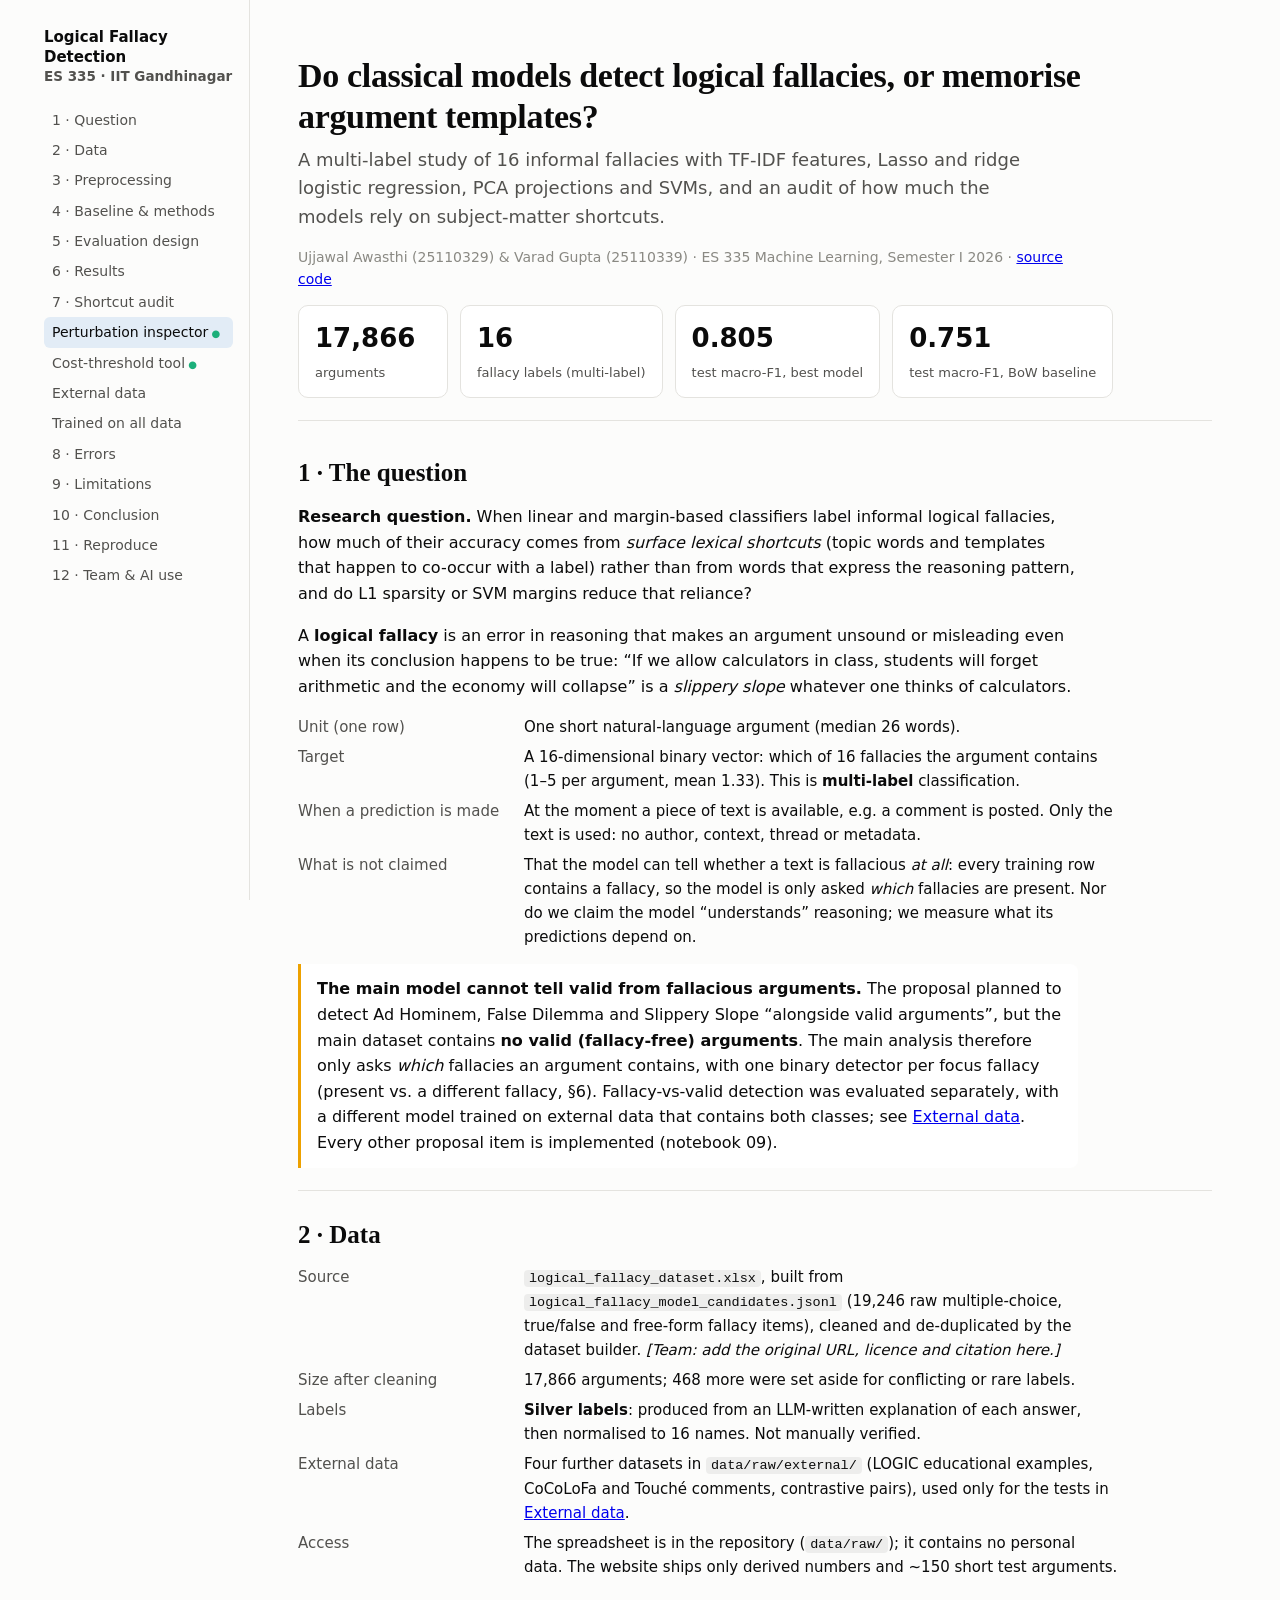
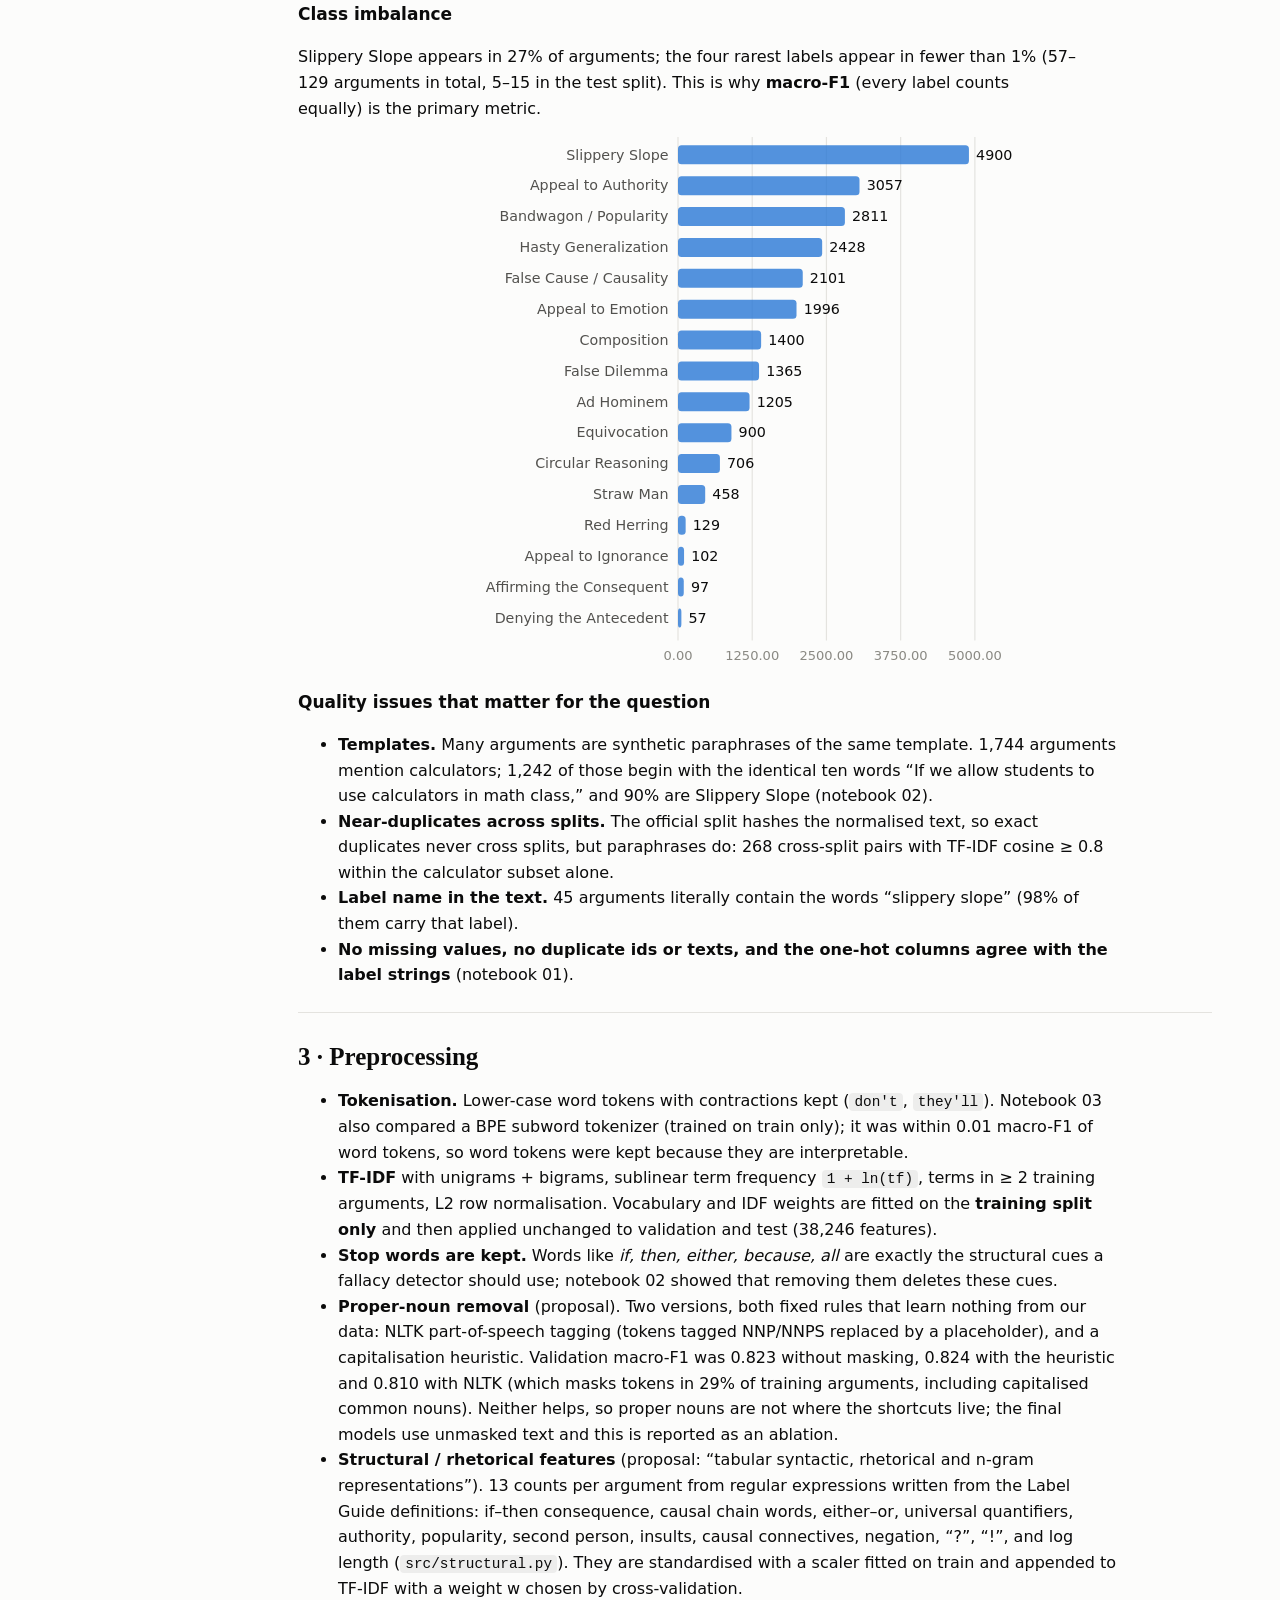
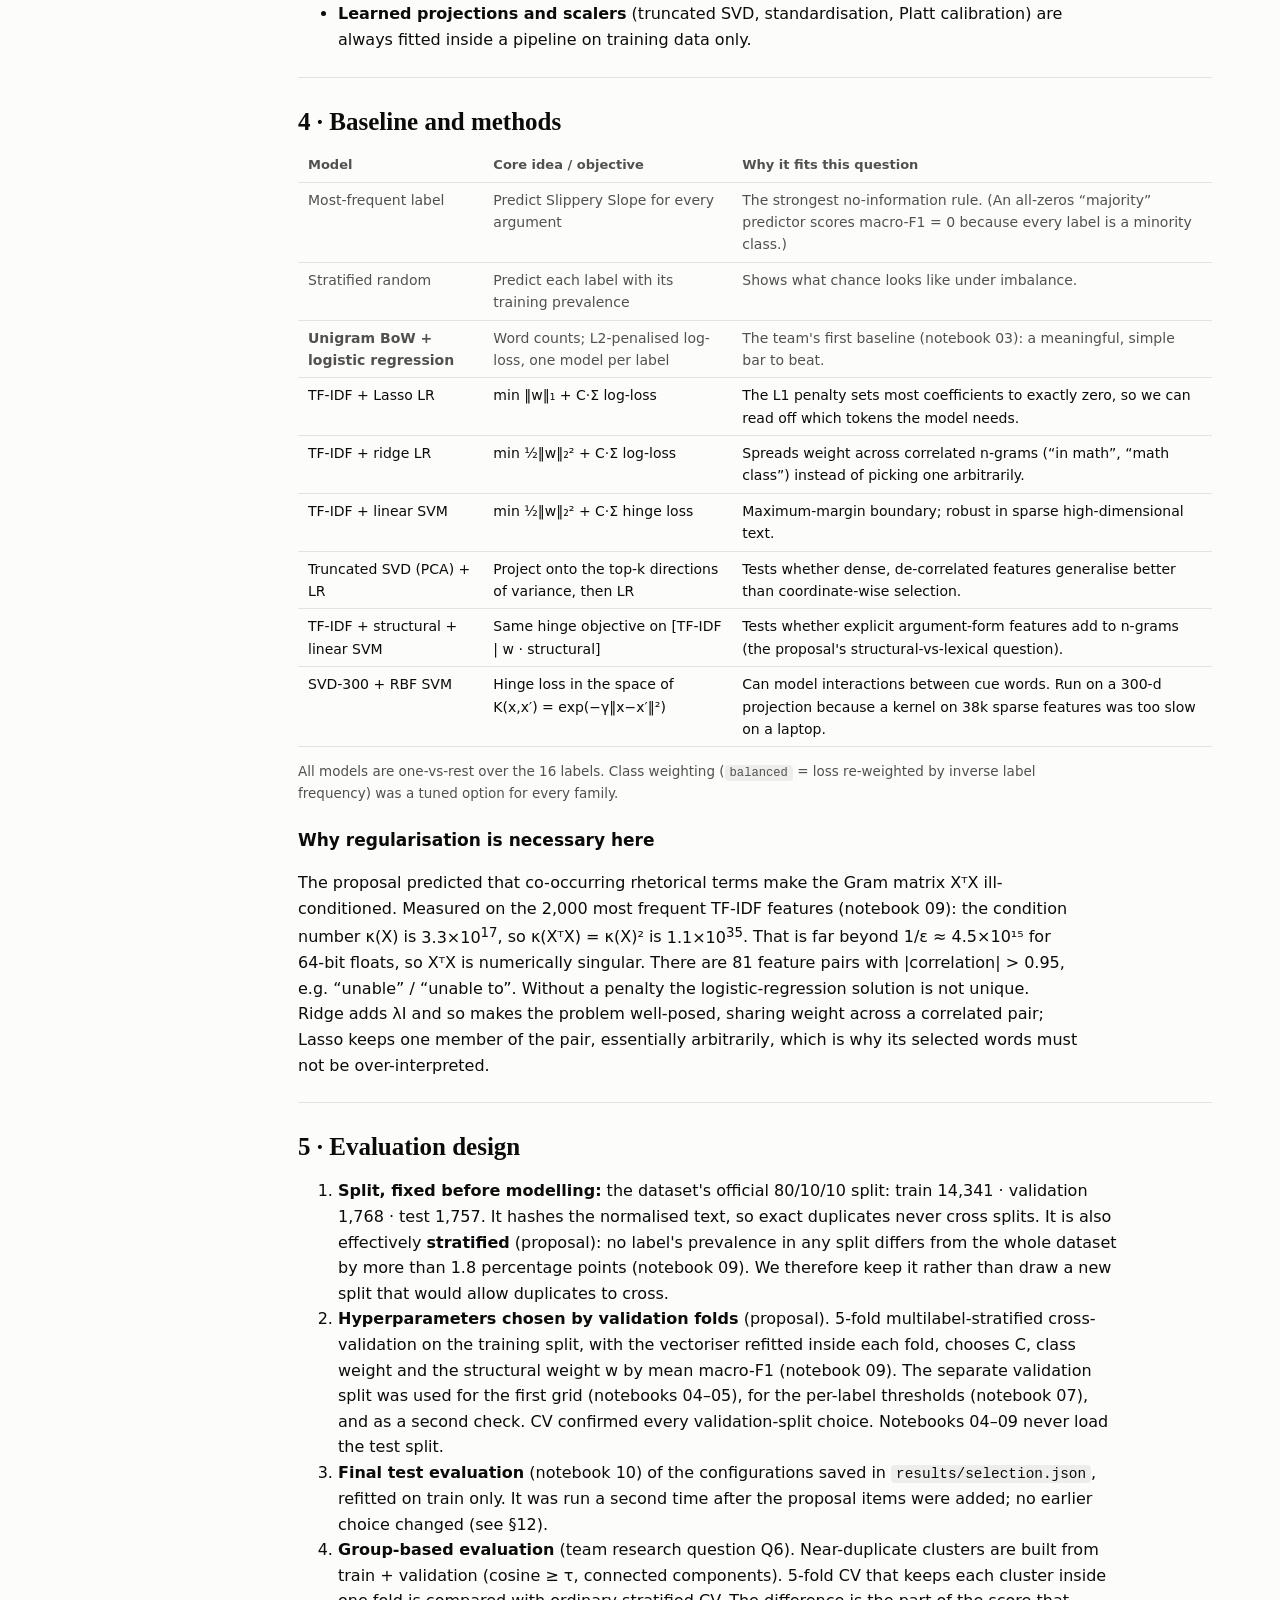
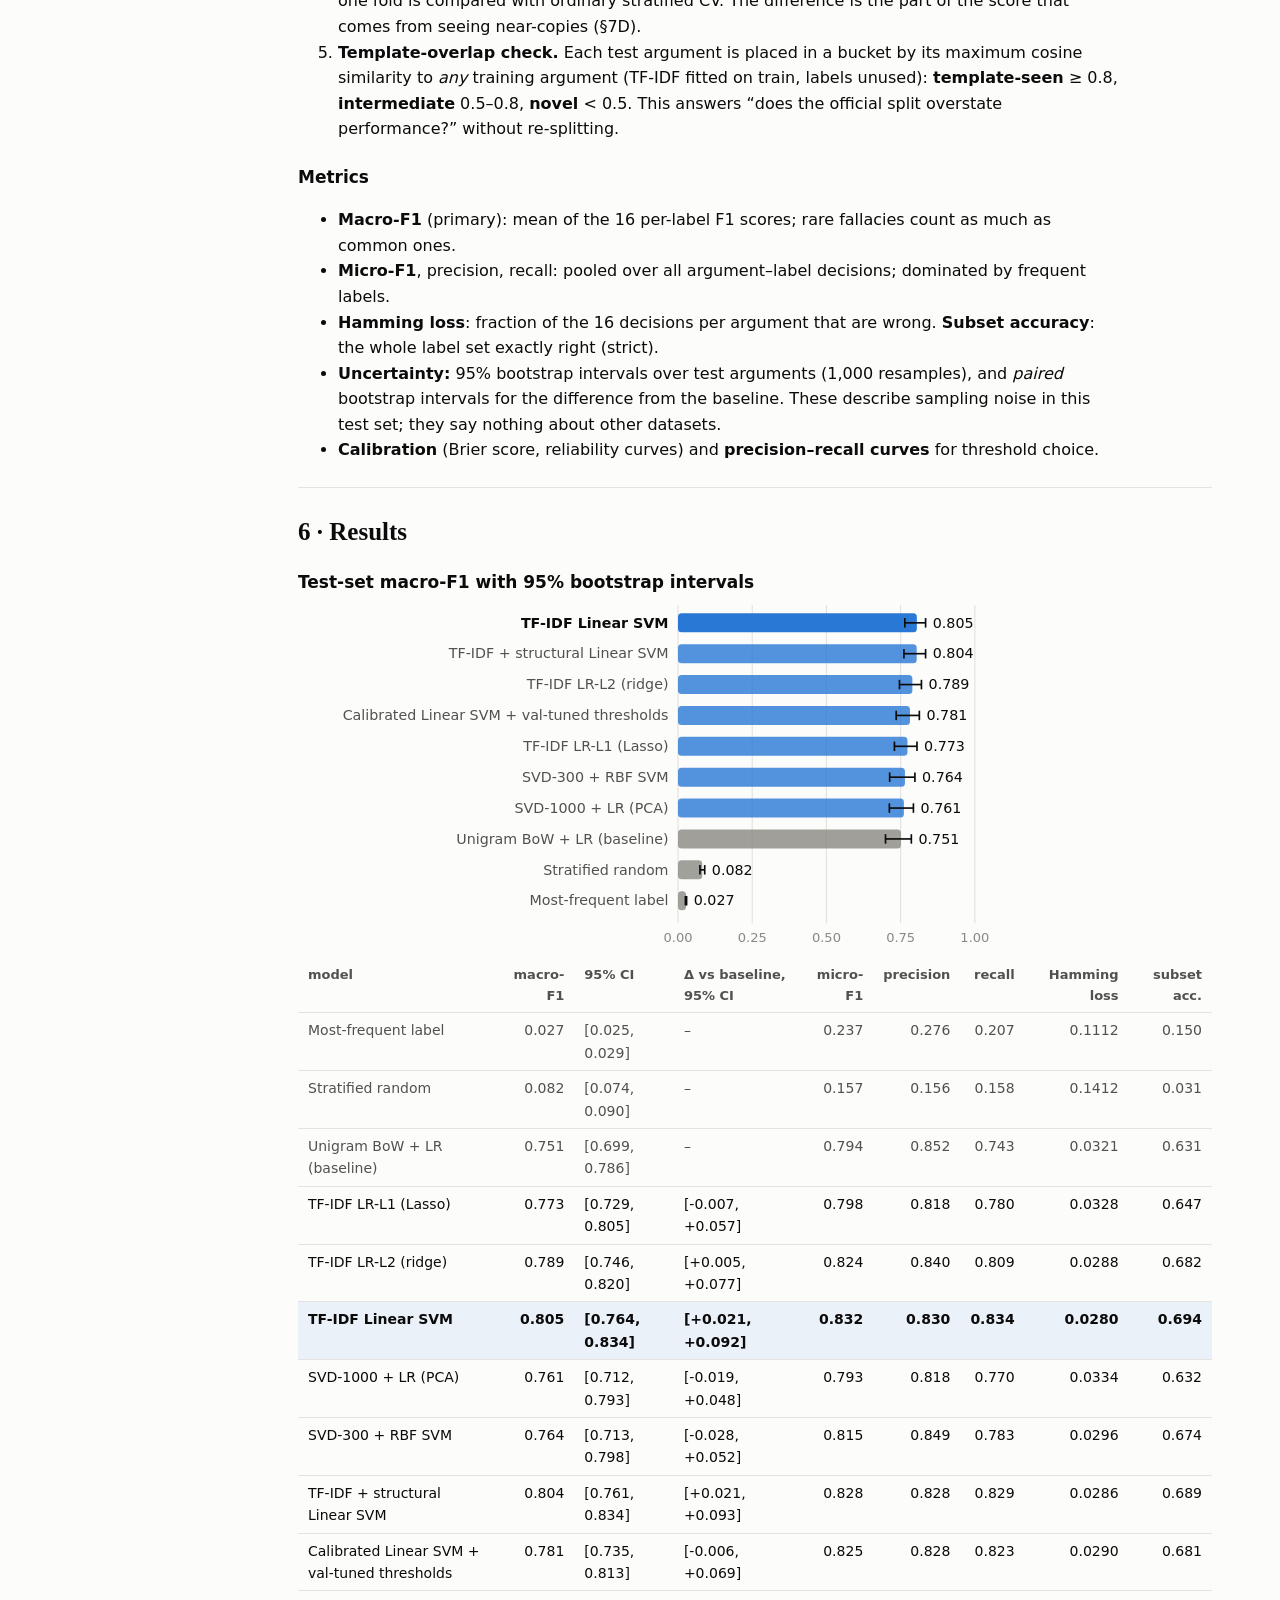
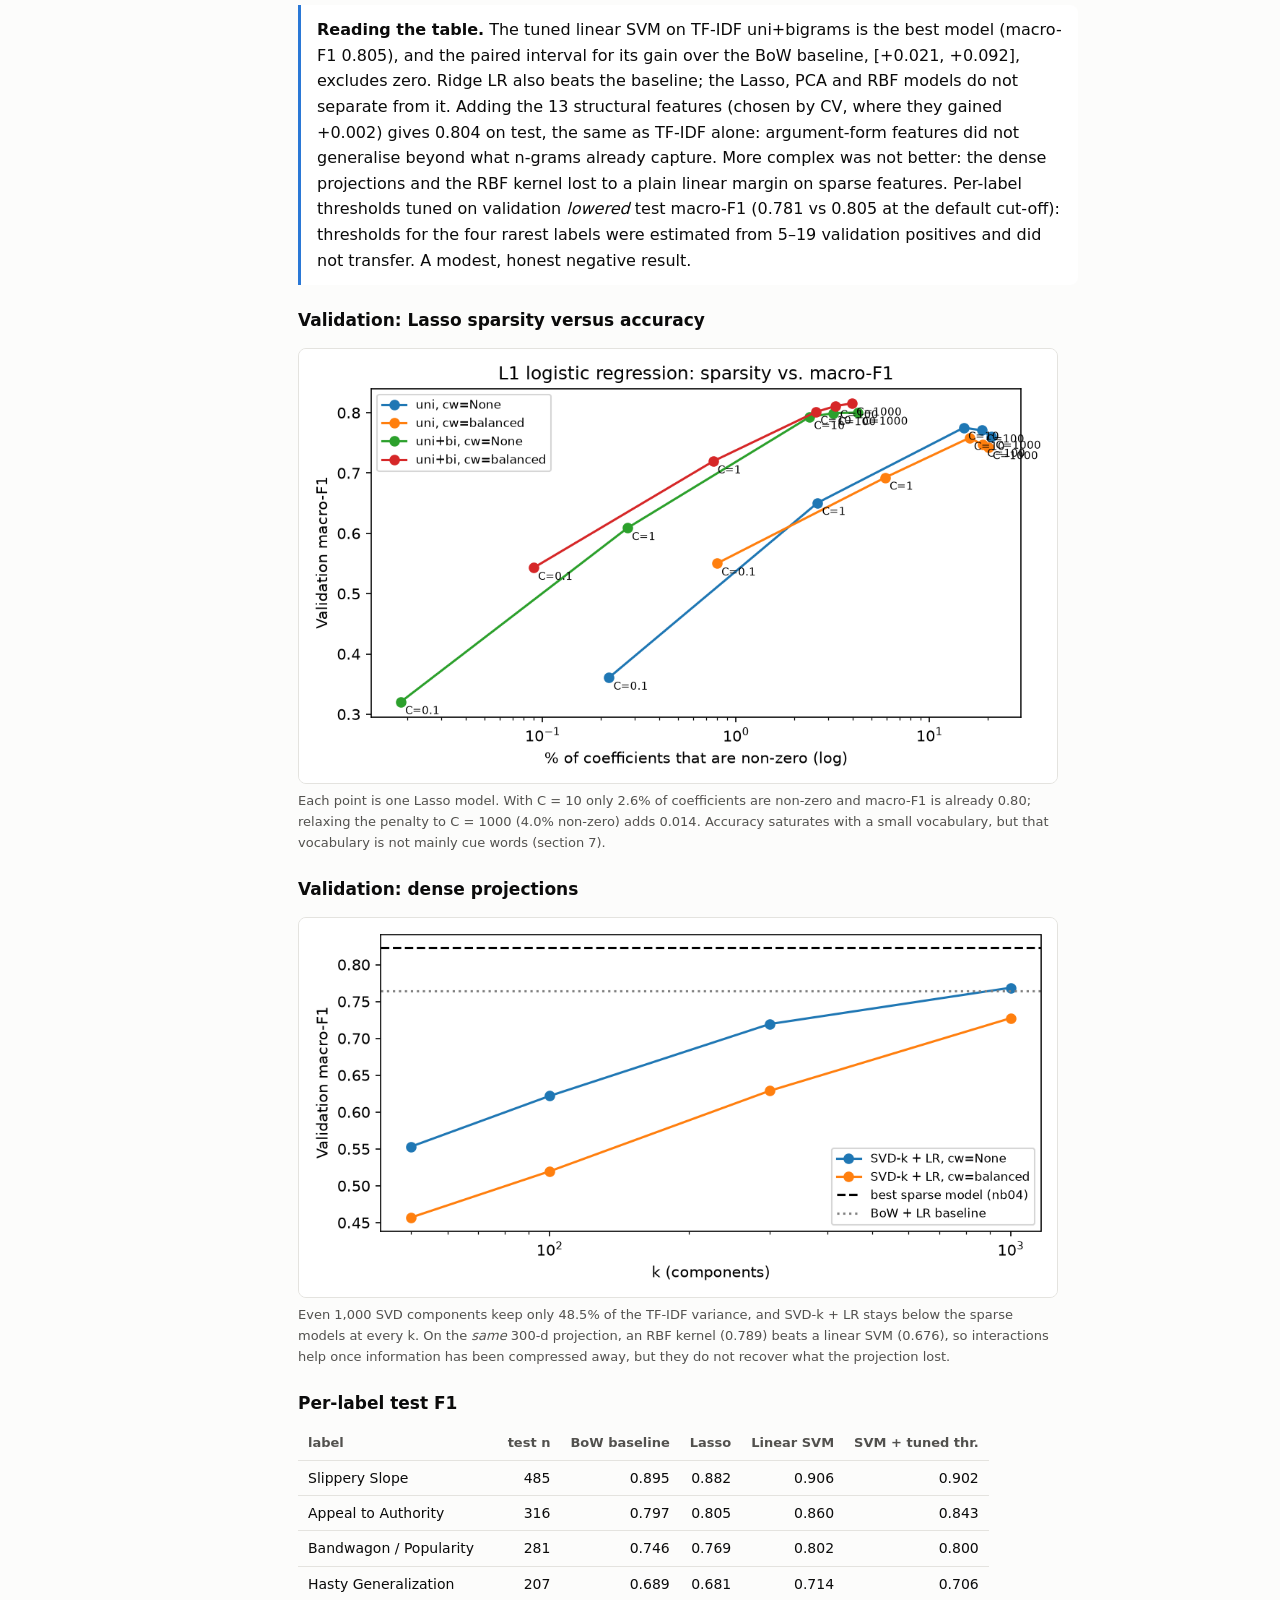
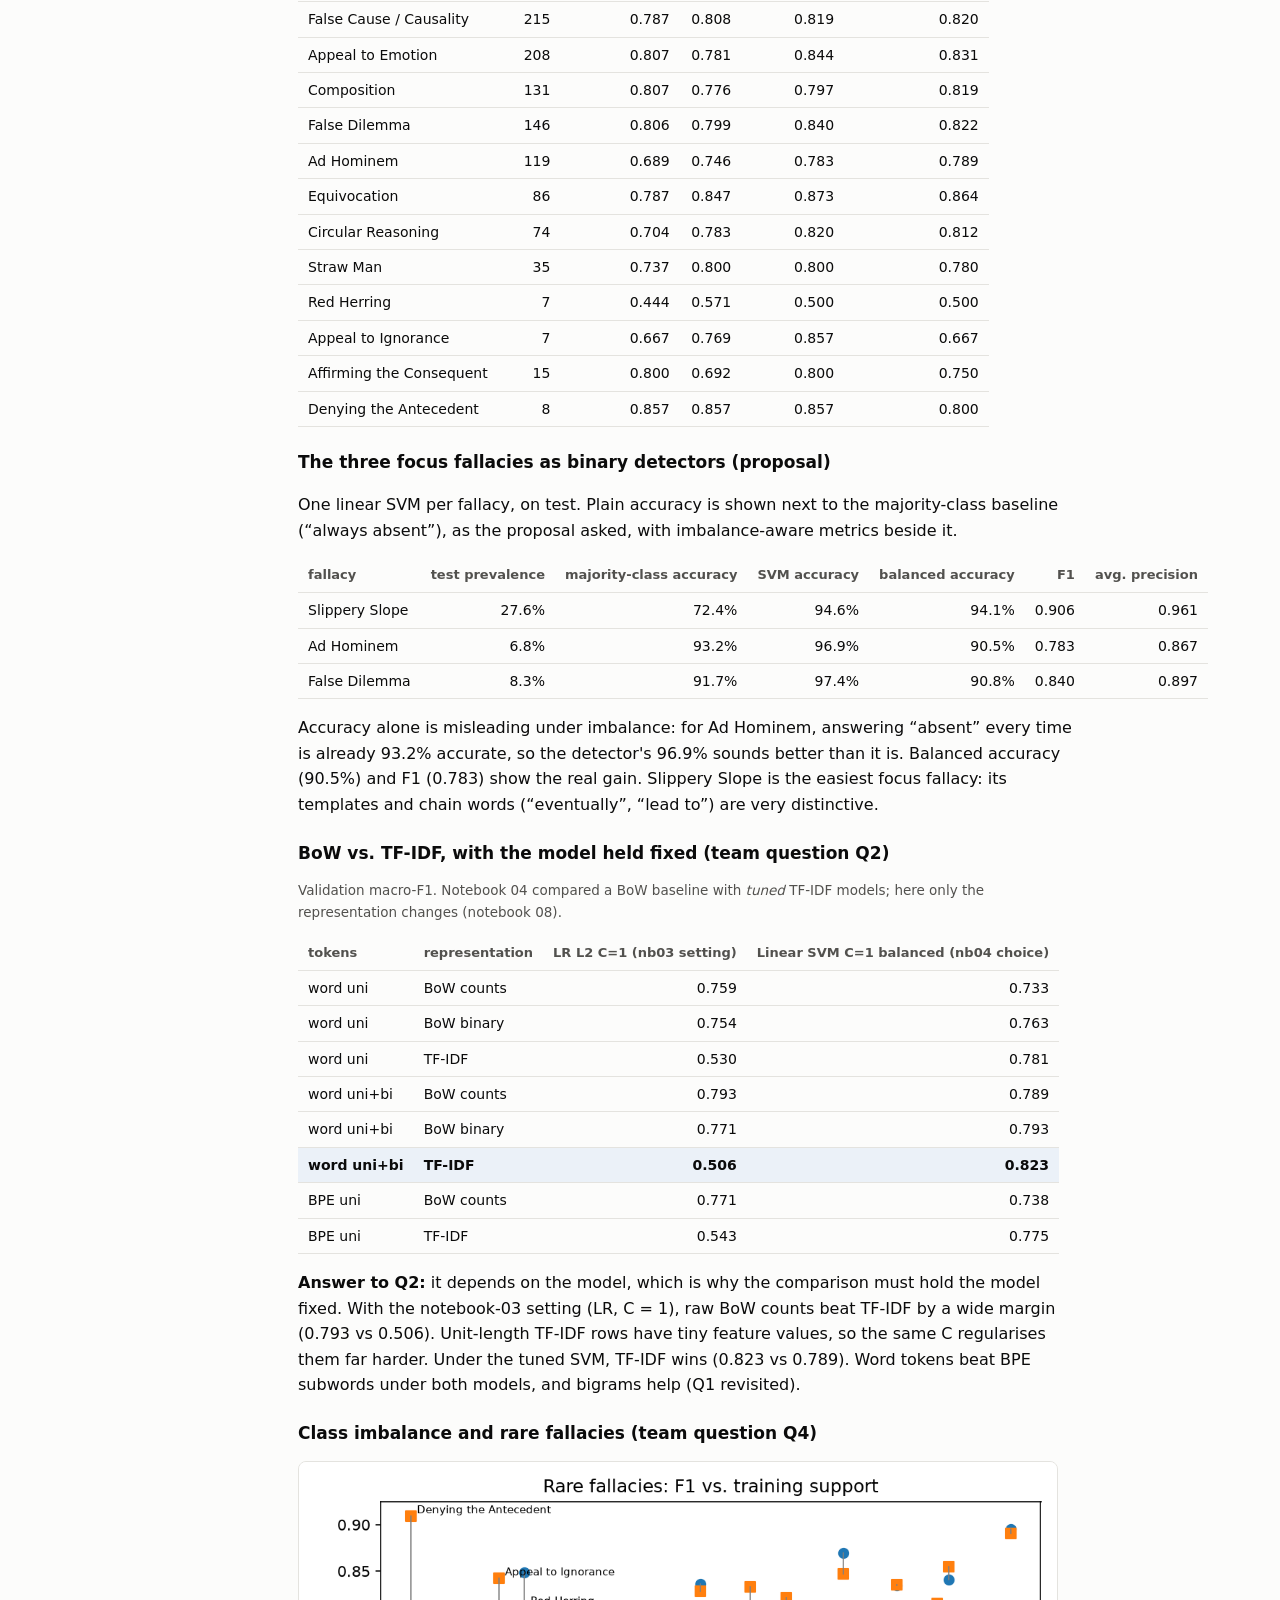
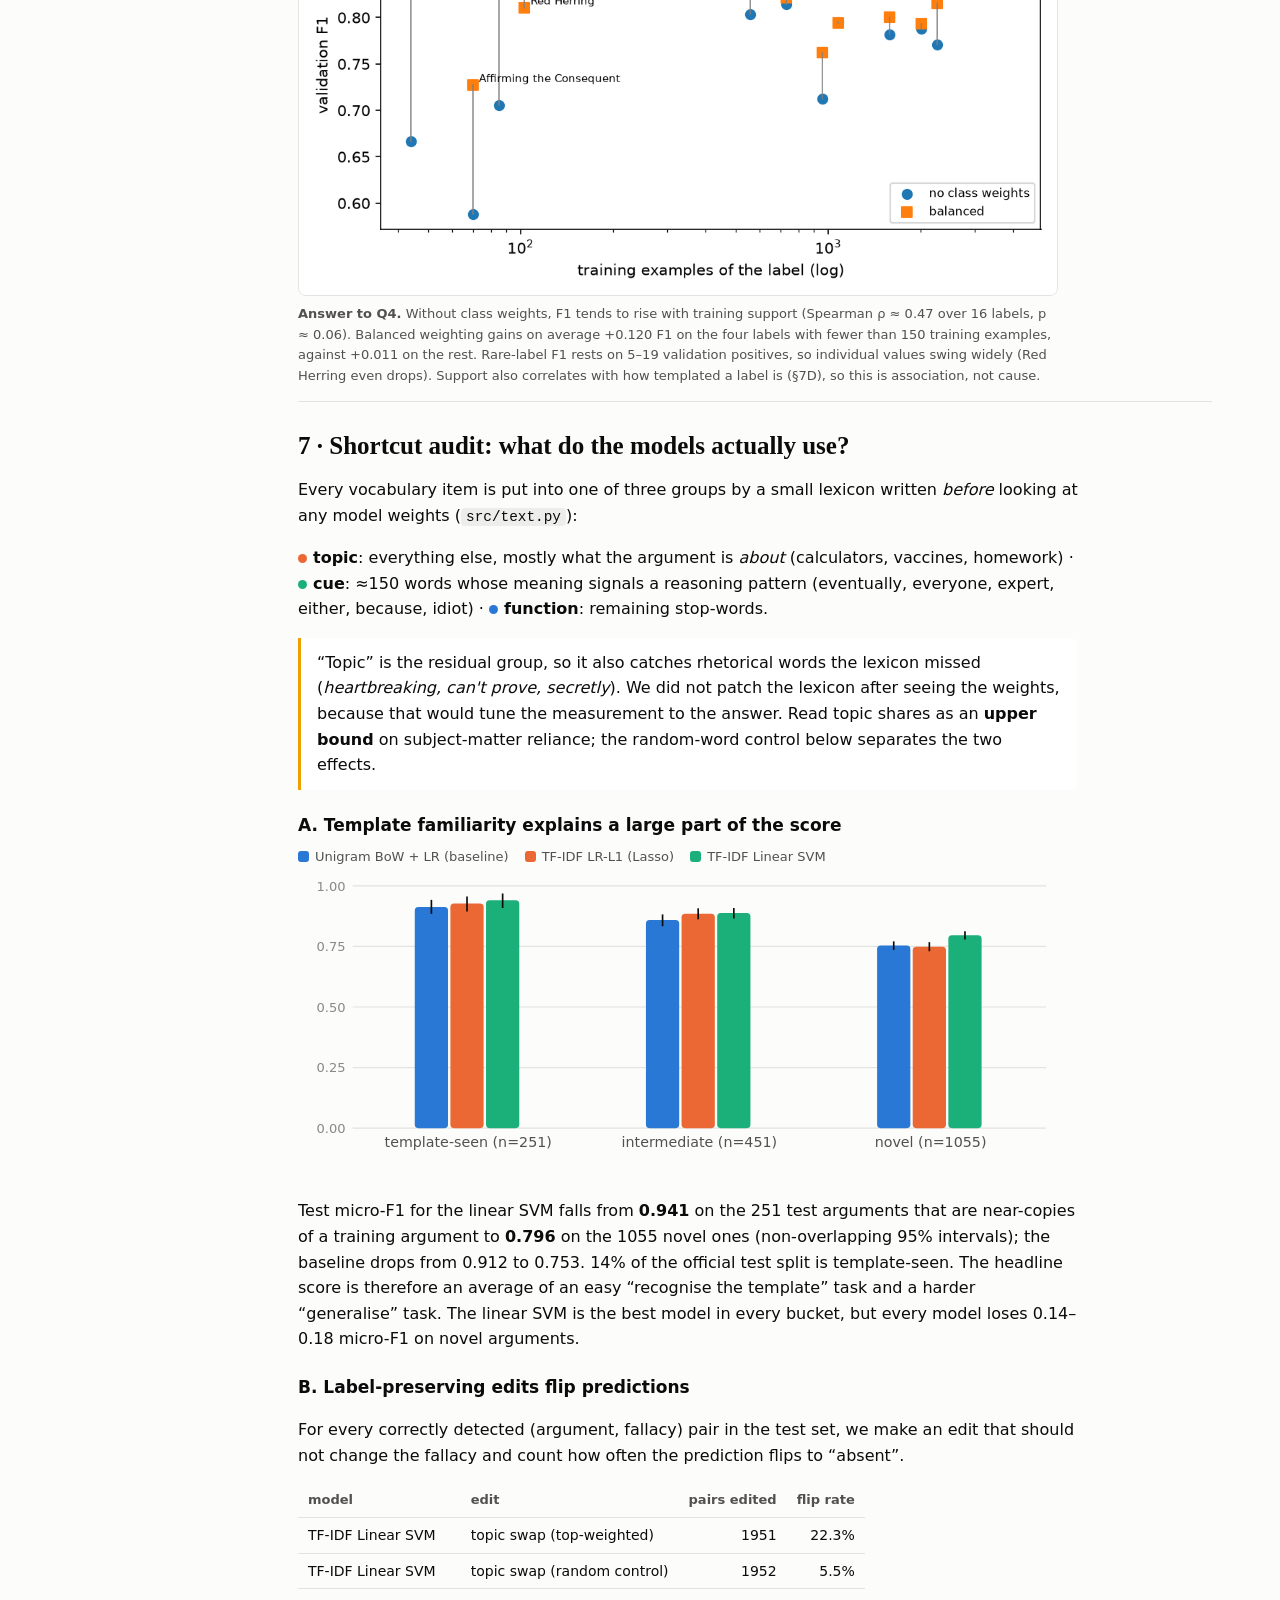
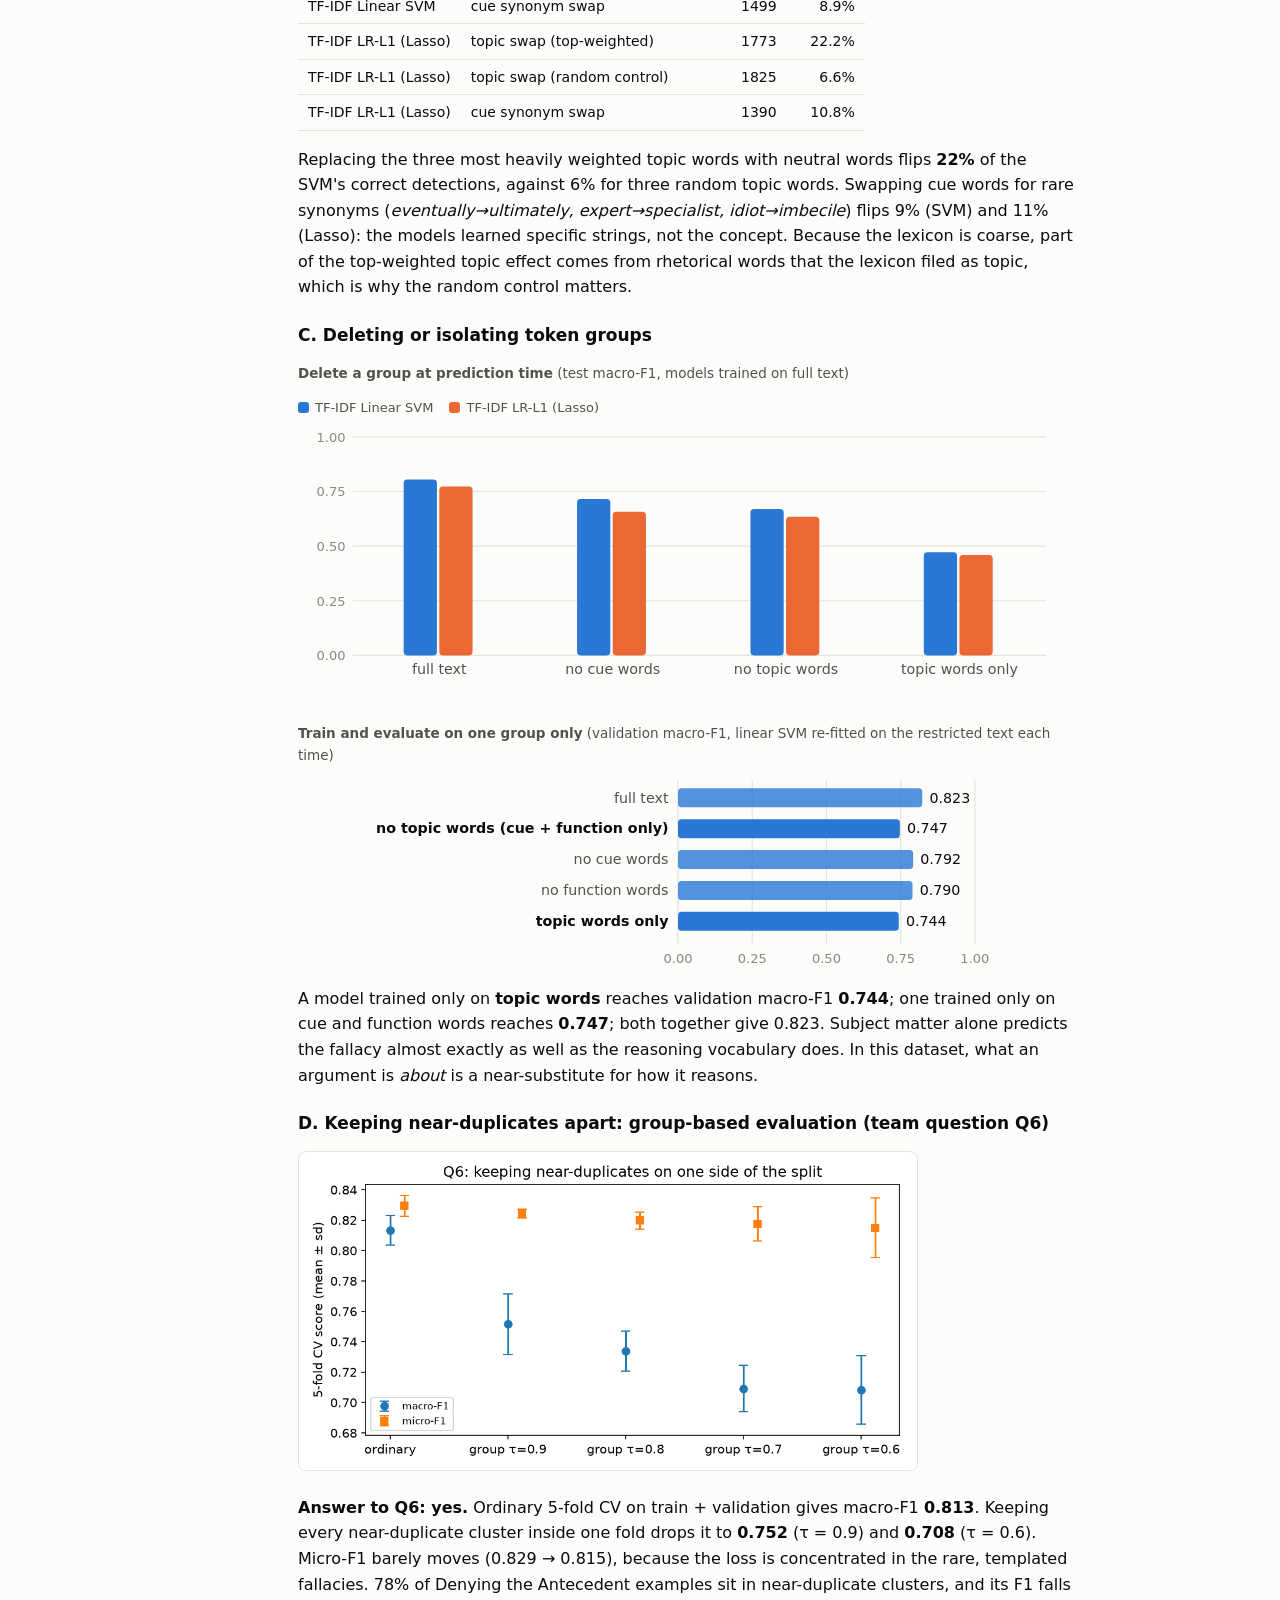
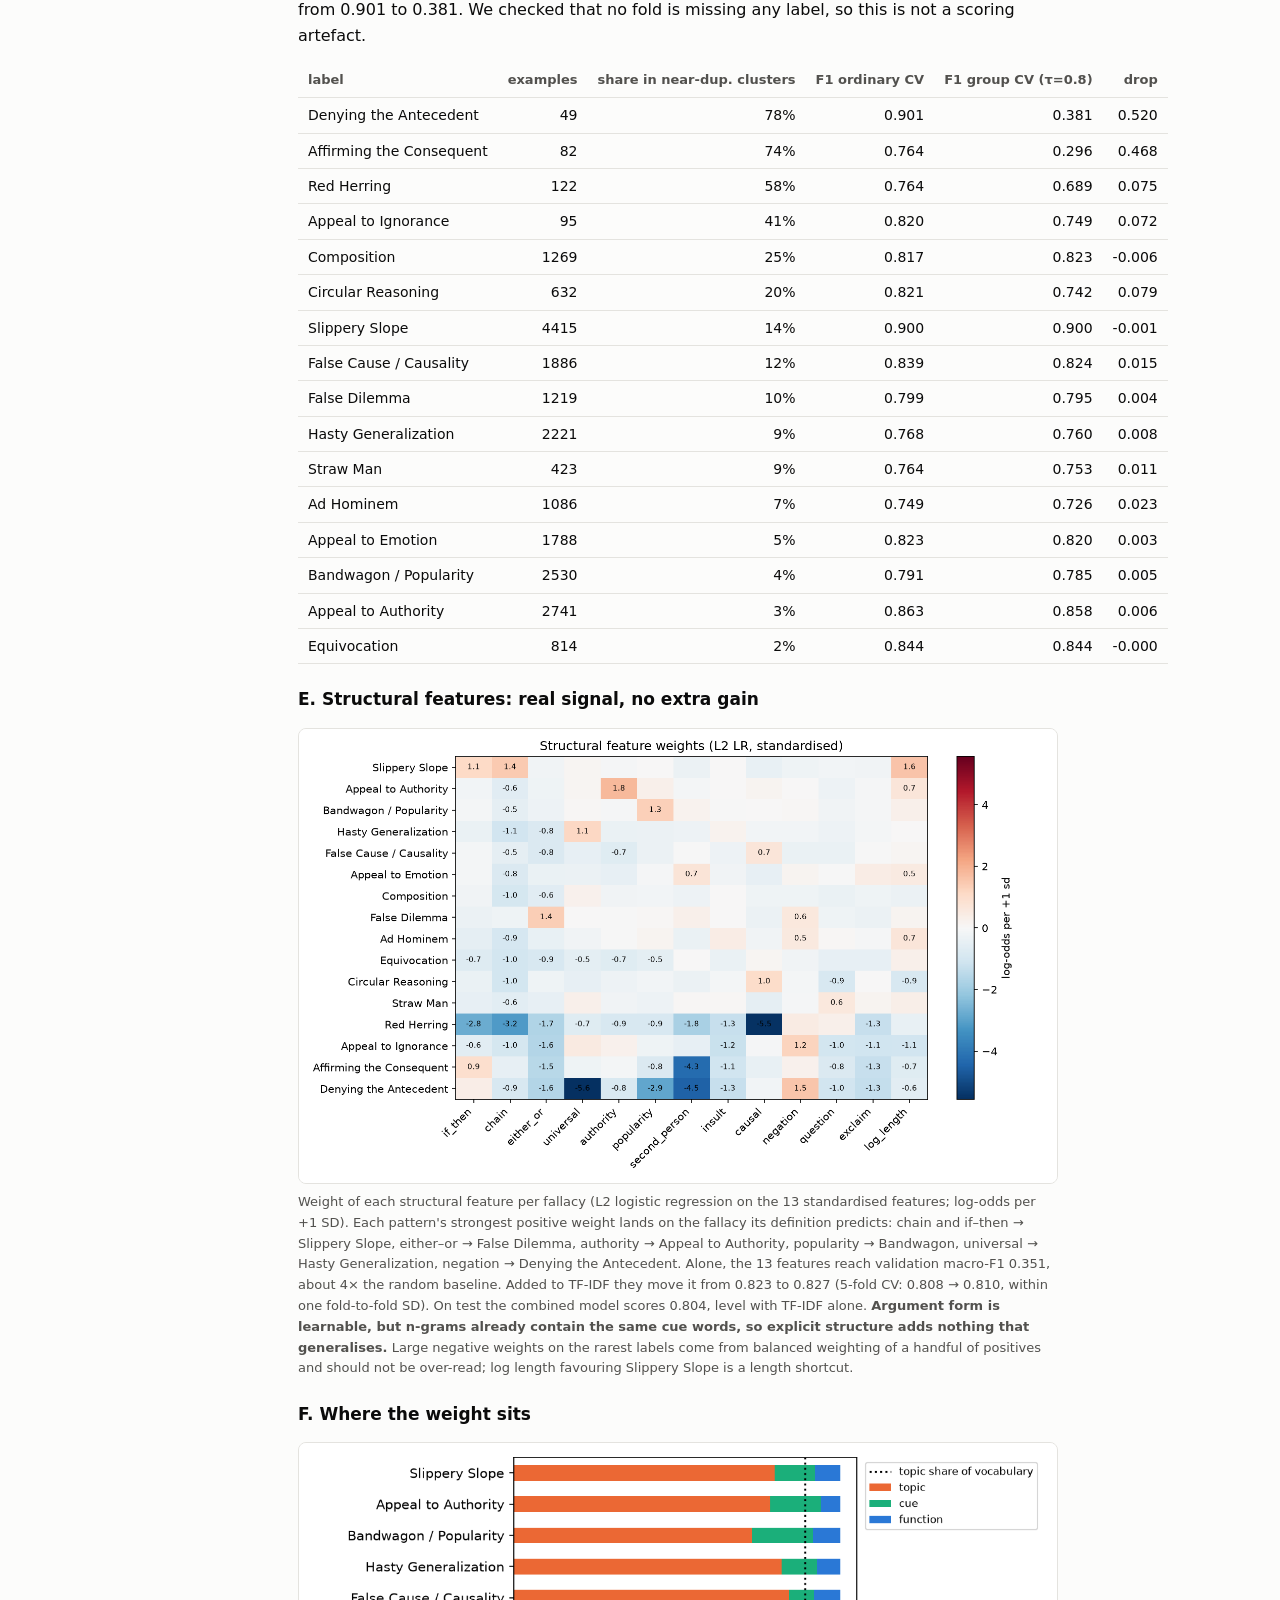
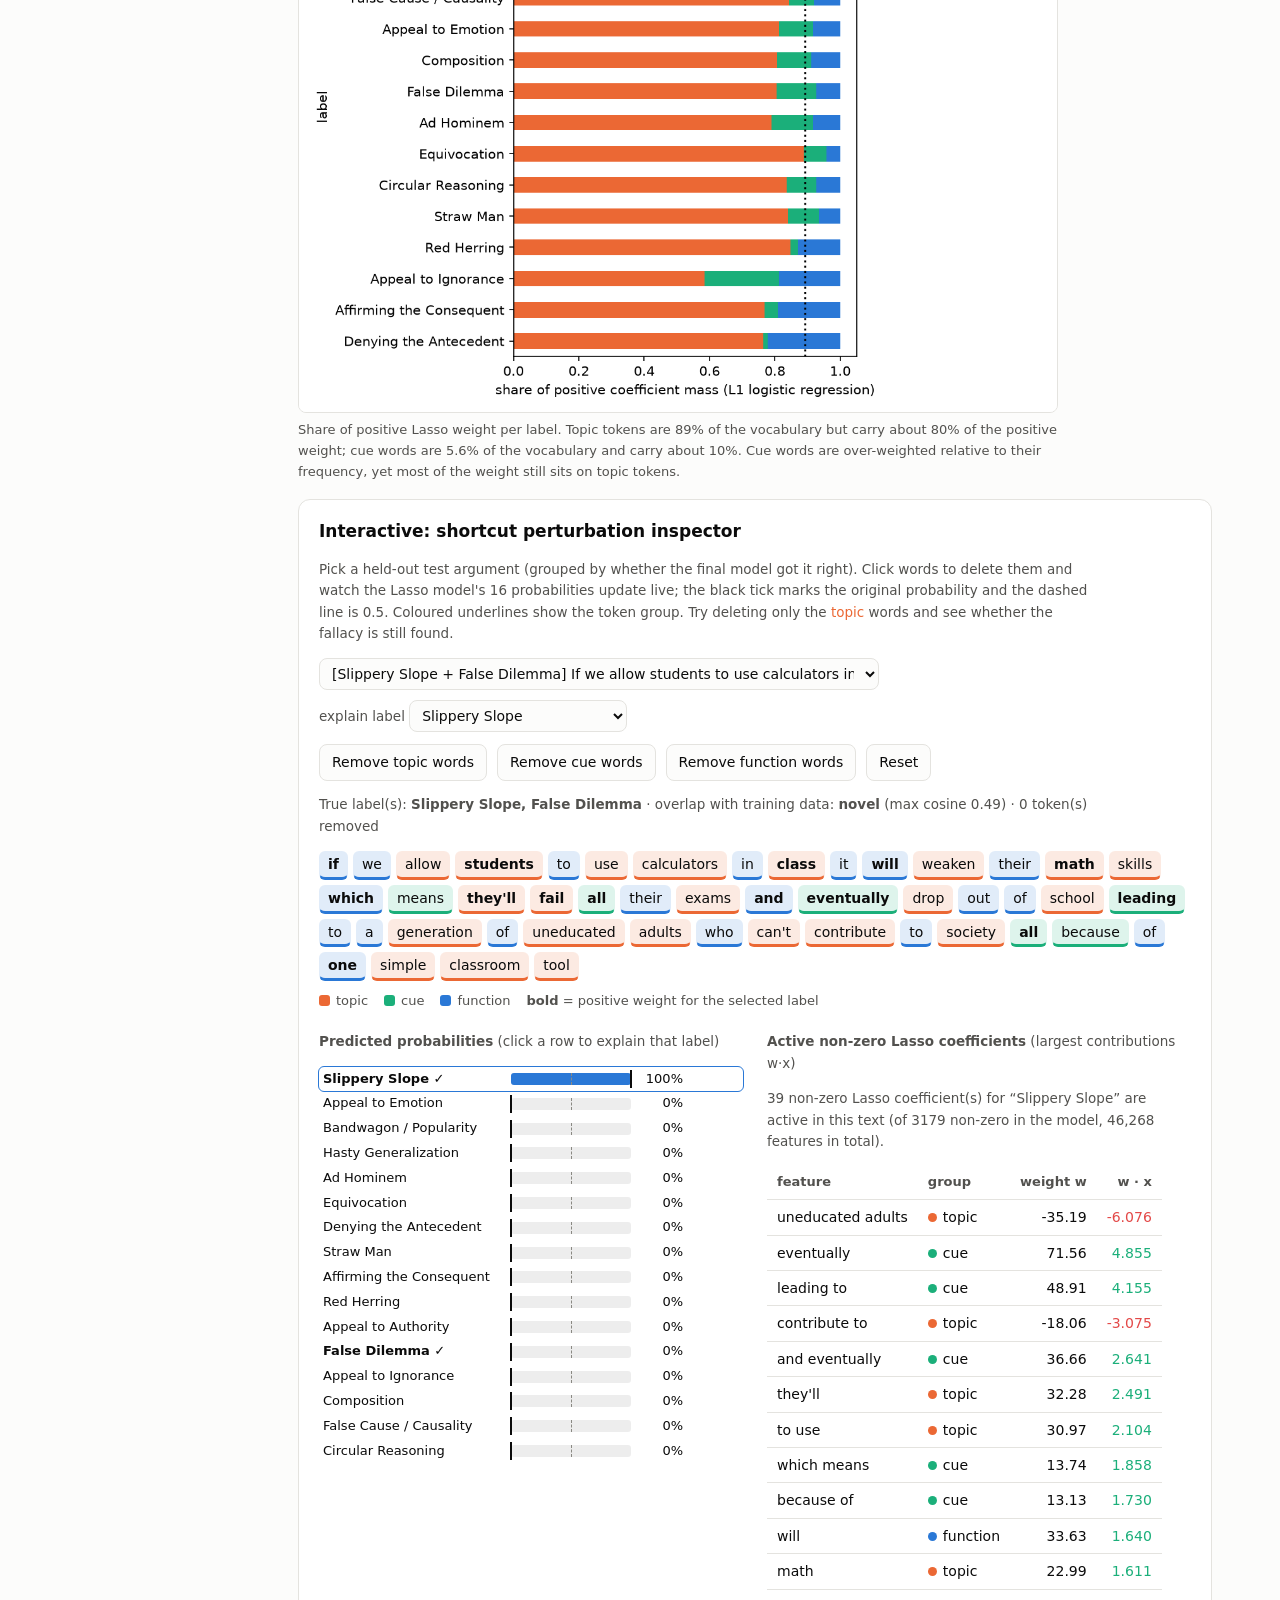
==== commit 98b90881: "test, fallacy vs valid and trained on all datasets" ====
--- a/website/index.html
+++ b/website/index.html
@@ -20,6 +20,8 @@
   <a href="#shortcuts">7 · Shortcut audit</a>
   <a href="#inspector" class="int">Perturbation inspector</a>
   <a href="#thresholds" class="int">Cost-threshold tool</a>
+  <a href="#external">External data</a>
+  <a href="#combined">Trained on all data</a>
   <a href="#errors">8 · Errors</a>
   <a href="#limitations">9 · Limitations</a>
   <a href="#conclusion">10 · Conclusion</a>
@@ -46,7 +48,7 @@
   <dt>When a prediction is made</dt><dd>At the moment a piece of text is available, e.g. a comment is posted. Only the text is used: no author, context, thread or metadata.</dd>
   <dt>What is not claimed</dt><dd>That the model can tell whether a text is fallacious <i>at all</i>: every training row contains a fallacy, so the model is only asked <i>which</i> fallacies are present. Nor do we claim the model “understands” reasoning; we measure what its predictions depend on.</dd>
 </dl>
-<div class="callout warn"><b>One proposal item could not be done as written.</b> The proposal planned to detect Ad Hominem, False Dilemma and Slippery Slope “alongside valid arguments”. The dataset contains <b>no valid (fallacy-free) arguments</b>, so fallacy-vs-valid detection cannot be evaluated. The closest honest version is in §6: a dedicated binary detector for each of the three focus fallacies (present vs. a different fallacy), reported with accuracy against the majority-class baseline as the proposal asked. Every other proposal item is implemented (notebook 09).</div>
+<div class="callout warn"><b>The main model cannot tell valid from fallacious arguments.</b> The proposal planned to detect Ad Hominem, False Dilemma and Slippery Slope “alongside valid arguments”, but the main dataset contains <b>no valid (fallacy-free) arguments</b>. The main analysis therefore only asks <i>which</i> fallacies an argument contains, with one binary detector per focus fallacy (present vs. a different fallacy, §6). Fallacy-vs-valid detection was evaluated separately, with a different model trained on external data that contains both classes; see <a href="#external">External data</a>. Every other proposal item is implemented (notebook 09).</div>
 </section>
 
 <!-- ===================================================== 2 -->
@@ -56,6 +58,7 @@
   <dt>Source</dt><dd><code>logical_fallacy_dataset.xlsx</code>, built from <code>logical_fallacy_model_candidates.jsonl</code> (19,246 raw multiple-choice, true/false and free-form fallacy items), cleaned and de-duplicated by the dataset builder. <i>[Team: add the original URL, licence and citation here.]</i></dd>
   <dt>Size after cleaning</dt><dd>17,866 arguments; 468 more were set aside for conflicting or rare labels.</dd>
   <dt>Labels</dt><dd><b>Silver labels</b>: produced from an LLM-written explanation of each answer, then normalised to 16 names. Not manually verified.</dd>
+  <dt>External data</dt><dd>Four further datasets in <code>data/raw/external/</code> (LOGIC educational examples, CoCoLoFa and Touché comments, contrastive pairs), used only for the tests in <a href="#external">External data</a>.</dd>
   <dt>Access</dt><dd>The spreadsheet is in the repository (<code>data/raw/</code>); it contains no personal data. The website ships only derived numbers and ~150 short test arguments.</dd>
 </dl>
 <h3>Class imbalance</h3>
@@ -245,6 +248,49 @@
 <div class="callout" id="threshold-text"></div>
 </section>
 
+<!-- ===================================================== external -->
+<section id="external">
+<h2>External data: generalisation and fallacy vs. valid</h2>
+<p>Four more datasets were added after the main evaluation (<code>data/raw/external/</code>; sources and licences in <code>data/README.md</code>). They serve two purposes without touching the main dataset or its test split: an <b>out-of-distribution test</b> of the frozen models (notebook 11), and the proposal's <b>fallacy-vs-valid</b> task (notebook 12).</p>
+<div class="tablewrap"><table>
+<thead><tr><th>source</th><th>what it is</th><th>used for</th></tr></thead>
+<tbody>
+<tr><td>edu</td><td>2,428 short educational examples from the LOGIC benchmark (Jin et al., 2022), with labels mapped onto ours by the provider; 2,094 carry at least one of our 16 labels</td><td>out-of-distribution test</td></tr>
+<tr><td>comments</td><td>1,175 labelled online comments: 237 news comments written by crowd workers (CoCoLoFa, Yeh et al., 2024) and 938 Reddit comments (Touché 2026, built on Sahai et al., 2021; 233 unlabelled rows dropped). 570 are “No Fallacy” and 605 fallacious, over 8 fallacy types, 5 of which are ours</td><td>both</td></tr>
+<tr><td>contrastive</td><td>703 LLM-generated pairs (Singh, 2026): a valid argument and a fallacious twin on the same topic with most of the same words</td><td>fallacy vs. valid</td></tr>
+</tbody></table></div>
+
+<h3>A. The frozen models on text written by other people</h3>
+<p class="small">Macro-F1 over the labels each source annotates (edu: 14, comments: 5), compared with the main test split scored on the same labels. Nothing was trained or tuned on these sources.</p>
+<div id="table-ood"></div>
+<figure class="figure"><img src="figures/ood_macro_f1.png" alt="Macro-F1 of the frozen models on the main test split and on the edu and comment data" loading="lazy"></figure>
+<p id="ood-text"></p>
+<details><summary class="small">Per-label F1 of the linear SVM</summary><div id="table-ood-perlabel"></div></details>
+
+<h3>B. Fallacy vs. valid argument</h3>
+<p>Only sources that contain both classes are used (contrastive pairs and online comments), so a source's writing style cannot predict the label. The split is a deterministic 70/15/15 hash of the contrastive pair or the near-duplicate cluster of a comment, so both twins of a pair always land in the same split. Settings were chosen on validation, and the test split (370 arguments) was scored once.</p>
+<p class="small"><b>Zero-shot.</b> The main-dataset linear SVM, unchanged, applied to every argument; “fallacy” means it predicts at least one of the 16 labels.</p>
+<div id="table-zeroshot"></div>
+<p class="small"><b>Trained detectors, held-out test.</b></p>
+<div id="table-binary"></div>
+<figure class="figure"><img src="figures/binary_test_accuracy.png" alt="Test accuracy with 95% intervals for the fallacy-vs-valid detectors" loading="lazy" style="max-width:620px"></figure>
+<p id="binary-text"></p>
+<p class="small"><b>Cross-source check</b> (validation macro-F1): trained on one source, scored on the other.</p>
+<div id="table-cross"></div>
+<p id="weights-text"></p>
+</section>
+
+<!-- ===================================================== combined -->
+<section id="combined">
+<h2>One model trained on all datasets</h2>
+<p>Finally, a single 16-label linear SVM was trained on the main dataset <b>and</b> the external data together (notebook 13), and compared with the main-data model on the same held-out arguments. Training uses the main train split, the edu train split, and the comment train split, where valid (“No Fallacy”) comments become arguments with <b>no label</b>, so this model can answer “no fallacy”. The contrastive pairs are used for testing only: their file gives no fallacy type, so a fallacious twin has no 16-label target. The configuration was chosen on pooled validation data, and each test split was scored once.</p>
+<div id="table-combined"></div>
+<figure class="figure"><img src="figures/combined_vs_main.png" alt="Test macro-F1 of the main-data model and the model trained on all datasets, on the main, edu and comment test splits" loading="lazy" style="max-width:640px"></figure>
+<p class="small"><b>Fallacy vs. valid</b> (“fallacy” = at least one label predicted):</p>
+<div id="table-combined-binary"></div>
+<p id="combined-text"></p>
+</section>
+
 <!-- ===================================================== 8 -->
 <section id="errors">
 <h2>8 · Errors</h2>
@@ -265,8 +311,8 @@
 <h2>9 · Limitations</h2>
 <ul>
   <li><b>Silver labels.</b> Labels come from LLM explanations, not annotators. Scores measure agreement with those labels, and some errors are label noise.</li>
-  <li><b>No “no fallacy” class.</b> A deployed model would flag fallacies in every sentence. The proposal's fallacy-vs-valid detection could not be evaluated; the focus-fallacy detectors in §6 only separate one fallacy from the others.</li>
-  <li><b>Synthetic, templated text.</b> Even our “novel” bucket shares the dataset's style; performance on real social-media arguments is unknown and likely lower.</li>
+  <li><b>Few valid arguments.</b> The main dataset has no fallacy-free arguments, so the main model would flag a fallacy in almost any text. Fallacy-vs-valid detection rests on the external contrastive pairs and online comments (370 test arguments), whose labels come from other annotators and other label schemes.</li>
+  <li><b>Synthetic, templated text.</b> Even our “novel” bucket shares the dataset's style. On fallacy text written by other people (External data A) the best model falls to about 0.33 macro-F1, so the main-dataset scores do not describe performance on real online arguments.</li>
   <li><b>The lexicon is coarse.</b> The topic/cue/function split is a ≈150-word hand-made list; “topic” includes missed rhetorical words, so topic-reliance numbers are upper bounds.</li>
   <li><b>Rare labels.</b> 5–15 test examples for four labels; their F1 values and tuned thresholds are very noisy.</li>
   <li><b>Compute compromises.</b> The RBF SVM ran on a 300-d SVD projection; the largest C values sat at the edge of the grid (C = 1000) for Lasso and ridge, where the curve had flattened (gain &lt; 0.005).</li>
@@ -291,11 +337,12 @@
 pip install -r requirements.txt
 python -c "import nltk; nltk.download('averaged_perceptron_tagger_eng'); nltk.download('punkt_tab')"
 # notebooks 01-03 (audit, EDA, baselines): open in VS Code and Run All, in order
-python -m src.run_all                     # notebooks 04-10 + website data (about 45-60 min)
+python -m src.run_all                     # notebooks 04-13 + website data (about 50-65 min)
 python -m http.server -d website          # open http://localhost:8000</pre>
 <ul>
   <li>Data: <code>data/raw/logical_fallacy_dataset.xlsx</code>, sheet <code>Dataset</code>; split column <code>split</code> (train / val / test).</li>
-  <li>Notebooks 04–09 use train and validation only; notebook 10 is the held-out test evaluation and runs last.</li>
+  <li>Notebooks 04–09 use train and validation only; notebook 10 is the held-out test evaluation of the main task.</li>
+  <li>Notebooks 11–13 use the external data in <code>data/raw/external/</code>: 11 applies the frozen models; 12 has its own grouped train/val/test split; 13 trains one model on all datasets with the same splits (<code>src/external.py</code>). <code>python -m src.run_all --from 11</code> re-runs only these (about 6 min).</li>
   <li>Selected hyperparameters: <code>results/selection.json</code>. Validation and CV grids: <code>results/val_*.csv</code>, <code>results/cv_grid_train.csv</code>. Test results: <code>results/test_results.csv</code>. Near-duplicate clusters: <code>data/processed/near_dup_groups_trainval.csv</code>.</li>
   <li>The full pipeline was run on Python 3.12.3 (as in the team setup guide) and on 3.13. Notebook 03 reproduces its published validation numbers exactly, and every reported metric agrees across the two versions (largest difference 7×10⁻⁸, in Platt-calibrated probabilities).</li>
   <li>Random seed 42 everywhere; scikit-learn 1.9.1. The website is static HTML/CSS/JS in <code>website/</code>, deployed by <code>.github/workflows/pages.yml</code>; its Lasso model is re-implemented in JavaScript and checked against Python on load (see the self-check line under the inspector).</li>
@@ -312,6 +359,8 @@
 </ul>
 <p><b>AI assistance.</b> Claude and ChatGPT was used to help in drafting the experiment code in <code>src/</code> and notebooks, draft website text, and build the interactive tools. All reported numbers come from executing the notebooks. We re-ran and checked them, and are responsible for every result.</p>
 <p><b>Test-set use.</b> The final test notebook was executed and evaluated the models of exisiting notebooks. New notebooks were added according to the requirements, ran again with two additional models chosen without looking at test (TF-IDF + structural SVM, focus-fallacy detectors). Cross-validation left every earlier choice unchanged, so the rows shared by both runs are identical.</p>
+<p><b>External data.</b> Notebooks 11 and 12 were added after the main evaluation. Notebook 11 only applies frozen models. In notebook 12 the detector was chosen on validation before the test cells ran. Both were re-executed to fix a crash in a save cell, to correct explanatory text, and to correct a source name (the CoCoLoFa news comments had first been labelled as Reddit). The results are deterministic and were identical in every run, and no choice changed after the test results were seen.</p>
+<p><b>Training on all datasets (notebook 13).</b> This uses the main test split once more, after notebook 10; the model was chosen on validation data only. Its first execution showed, in the leakage check before any model was fitted, one LOGIC argument in two splits (two copies differing only in an apostrophe). The grouping was fixed and the notebook run again; the results of the first run are not reported, and the selection rule was not changed.</p>
 </section>
 <p class="small" style="margin-top:24px">Built with plain HTML, CSS and JavaScript; no tracking, no external requests.</p>
 </main>
@@ -405,13 +454,18 @@
       <li>scores fall from ≈0.94 to ≈0.80 micro-F1 when a test argument is not a paraphrase of a training template;</li>
       <li>topic words alone predict the fallacy about as well as cue and function words alone (≈0.74 vs ≈0.75 macro-F1);</li>
       <li>swapping the top topic words flips ≈22% of correct detections (random swaps: ≈6%), and synonym swaps of cue words flip 9–11%;</li>
-      <li>when near-duplicate clusters cannot span training and evaluation folds, CV macro-F1 falls from ${fmt(R.q6[0]["macro_f1 mean"])} to ${fmt(R.q6[R.q6.length - 1]["macro_f1 mean"])}, and the rare, templated fallacies lose most (§7D).</li>
+      <li>when near-duplicate clusters cannot span training and evaluation folds, CV macro-F1 falls from ${fmt(R.q6[0]["macro_f1 mean"])} to ${fmt(R.q6[R.q6.length - 1]["macro_f1 mean"])}, and the rare, templated fallacies lose most (§7D);</li>
+      ${R.ood ? `<li>on external text written by other people, the frozen SVM falls to ${fmt(R.ood.results.find(r => r.set === "edu" && r.model === "TF-IDF Linear SVM").macro_f1)} (edu) and ${fmt(R.ood.results.find(r => r.set === "comments" && r.model === "TF-IDF Linear SVM").macro_f1)} (online comments) macro-F1 (External data A);</li>` : ""}
+      ${R.combined ? `<li>training one model on all five datasets leaves the main test score unchanged (${fmt(R.combined.multi.find(r => r["test set"] === "main test" && r.model === "all datasets").macro_f1)}), helps only on the source it added (LOGIC: ${fmt(R.combined.multi.find(r => r["test set"] === "edu test" && r.model === "main data only").macro_f1)} → ${fmt(R.combined.multi.find(r => r["test set"] === "edu test" && r.model === "all datasets").macro_f1)}), and still cannot tell valid from fallacious comments (Trained on all data).</li>` : ""}
     </ul>
     <p><b>Structure is learnable but adds nothing that generalises.</b> Thirteen hand-written structural features carry the expected signal on their own (either–or → False Dilemma, chain → Slippery Slope), yet add nothing measurable on top of n-grams (test macro-F1 ${stc ? fmt(stc.macro_f1) : "–"} vs ${fmt(svm.macro_f1)}).</p>
     <p><b>Neither Lasso sparsity nor SVM margins removed the shortcut.</b> Lasso found a compact model (≈4% of 38k features) but kept mostly topic n-grams. The SVM was the most accurate and slightly less brittle to synonym swaps, yet just as dependent on topic words. Dense PCA projections and RBF kernels did not help.</p>
+    ${R.binary ? `<p><b>Fallacy vs. valid.</b> A model trained only on fallacies flags ${pct(R.binary.zero_shot.find(r => r.source === "all")["valid flagged as fallacy (FPR)"], 0)} of valid arguments. A dedicated detector reaches ${fmt(R.binary.test.find(r => r.model.startsWith("Selected")).accuracy)} test accuracy (majority baseline ${fmt(R.binary.test.find(r => /Majority/.test(r.model)).accuracy)}), but mostly on the LLM-generated contrastive pairs; on the online comments it barely beats the baseline, and nothing transfers between sources.</p>` : ""}
     <p><b>What would change the conclusion:</b> evaluation on human-labelled, non-templated arguments that include valid (non-fallacious) text. The group-based CV of §7D suggests that grouped splitting should be the default protocol for this dataset.</p>`;
 
   renderExtra(R);
+  if (R.ood && R.binary) renderExternal(R);
+  if (R.combined) renderCombined(R);
   // representative error cards from inspector examples
   fetch("data/examples.json").then(r => r.json()).then(ex => {
     const pick = ex.filter(e => e.status !== "correct").slice(0, 6);
@@ -468,6 +522,68 @@
   table(document.getElementById("table-boundary"), [{ h: "boundary of", k: "fallacy" }, { h: "f(x)", num: 1, f: r => fmt(r["margin f(x)"]) },
     { h: "true labels", k: "all true labels" }, { h: "argument", f: r => r.argument }], P.boundary_cases.filter((_, i) => i % 4 < 2));
 }
+function renderExternal(R) {
+  const O = R.ood, B = R.binary, SVM = "TF-IDF Linear SVM";
+  const SRC = { contrastive: "contrastive pairs", cocolofa: "CoCoLoFa (news comments)", touche: "Touché (Reddit)", comments: "online comments", all: "all" };
+  const g = (set, model) => O.results.find(r => r.set === set && r.model === model) || {};
+  const sets = ["main test (all 16 labels)", "edu", "main test (comments' 5 labels)", "comments"];
+  const models = [...new Set(O.results.map(r => r.model))];
+  table(document.getElementById("table-ood"), [{ h: "model", k: "model" },
+    ...sets.map(s => ({ h: s, num: 1, f: r => fmt(g(s, r.model).macro_f1) }))],
+    models.map(m => ({ model: m, _class: m === SVM ? "hl" : "" })));
+  const e = g("edu", SVM), rd = g("comments", SVM), mt = g("main test (all 16 labels)", SVM), m5 = g("main test (comments' 5 labels)", SVM);
+  const d = Object.fromEntries(O.distance.map(x => [x.set, x]));
+  document.getElementById("ood-text").innerHTML =
+    `<b>The shortcut finding holds on independent data.</b> The linear SVM drops from ${fmt(mt.macro_f1)} macro-F1 on the main test split to <b>${fmt(e.macro_f1)}</b> ${e.macro_f1_95ci} on edu, and from ${fmt(m5.macro_f1)} to <b>${fmt(rd.macro_f1)}</b> ${rd.macro_f1_95ci} on the online comments scored on the same five labels. Every model drops by about the same amount, so none of them learned something more transferable. ` +
+    `For ${pct(e["no label predicted"], 0)} of edu and ${pct(rd["no label predicted"], 0)} of comment arguments, all of which contain a fallacy, the SVM predicts no fallacy at all. None of these texts resembles the training data: ${fmt(d.edu["% novel"], 0)}% of edu and ${fmt(d.comments["% novel"], 0)}% of comment arguments fall in the “novel” bucket, against ${fmt(d["main test"]["% novel"], 0)}% of the main test split. ` +
+    `Part of the edu drop is a label-schema mismatch rather than model error: edu has no Slippery Slope label, and ${O.edu_pred_ss_chain} of its arguments with chain-of-consequence wording are predicted as Slippery Slope while labelled otherwise. That is too few to explain the drop.`;
+  table(document.getElementById("table-ood-perlabel"), [{ h: "label", k: "label" },
+    { h: "main test F1", num: 1, f: r => fmt(r["main test F1"]) },
+    { h: "edu F1", num: 1, f: r => r["edu F1"] == null ? "–" : fmt(r["edu F1"]) }, { h: "edu n", num: 1, k: "edu n" },
+    { h: "comments F1", num: 1, f: r => r["comments F1"] == null ? "–" : fmt(r["comments F1"]) }, { h: "comments n", num: 1, k: "comments n" }],
+    O.per_label.filter(r => r["edu n"] > 0 || r["comments n"] > 0));
+
+  table(document.getElementById("table-zeroshot"), [{ h: "source", f: r => SRC[r.source] || r.source }, { h: "arguments", num: 1, f: r => Math.round(r.n) },
+    { h: "valid flagged as fallacy", num: 1, f: r => pct(r["valid flagged as fallacy (FPR)"]) },
+    { h: "fallacies flagged", num: 1, f: r => pct(r["fallacies flagged (recall)"]) },
+    { h: "accuracy", num: 1, f: r => fmt(r.accuracy) }, { h: "AUC", num: 1, f: r => fmt(r["AUC of max probability"]) }], B.zero_shot);
+  table(document.getElementById("table-binary"), [{ h: "model", k: "model" }, { h: "accuracy", num: 1, f: r => fmt(r.accuracy) },
+    { h: "95% CI", f: r => r.accuracy_95ci }, { h: "balanced acc.", num: 1, f: r => fmt(r.balanced_accuracy) },
+    { h: "macro-F1", num: 1, f: r => fmt(r.macro_f1) }, { h: "fallacy precision", num: 1, f: r => fmt(r.fallacy_precision) },
+    { h: "fallacy recall", num: 1, f: r => fmt(r.fallacy_recall) }],
+    B.test.map(r => ({ ...r, _class: r.model.startsWith("Selected") ? "hl" : /Majority/.test(r.model) ? "base" : "" })));
+  const zs = B.zero_shot.find(r => r.source === "all"), sel = B.test.find(r => r.model.startsWith("Selected")),
+        maj = B.test.find(r => /Majority/.test(r.model)), bow = B.test.find(r => /BoW/.test(r.model));
+  const ps = Object.fromEntries(B.test_per_source.map(r => [r.source, r]));
+  document.getElementById("binary-text").innerHTML =
+    `<b>Reading the results.</b> A model trained only on fallacies cannot tell valid from fallacious reasoning: it flags ${pct(zs["valid flagged as fallacy (FPR)"], 0)} of valid arguments, reaches ${fmt(zs.accuracy)} accuracy (a coin flip scores 0.5), and ranks the fallacious twin of a contrastive pair higher in only ${pct(B.zero_shot_pair_rank, 0)} of pairs. ` +
+    `A dedicated detector, trained on this task, reaches <b>${fmt(sel.accuracy)}</b> test accuracy against ${fmt(maj.accuracy)} for the majority baseline. That is no better than the unigram BoW baseline (${fmt(bow.accuracy)}). ` +
+    `On the contrastive pairs it scores ${fmt(ps.contrastive.accuracy)} and ranks the fallacious twin higher in ${pct(B.test_pair_rank, 0)} of ${B.n_test_pairs} test pairs. On the online comments it is near the majority baseline (${fmt(ps.touche.accuracy)} on the Touché Reddit comments, ${fmt(ps.cocolofa.accuracy)} on CoCoLoFa).`;
+  table(document.getElementById("table-cross"), [{ h: "trained on", f: r => SRC[r["trained on"]] || r["trained on"] }, { h: "evaluated on", f: r => SRC[r["evaluated on"]] || r["evaluated on"] },
+    { h: "val macro-F1", num: 1, f: r => fmt(r.val_macro_f1) }], B.cross_source_val);
+  document.getElementById("weights-text").innerHTML =
+    `What is learned does not transfer between sources (the off-diagonal rows sit near 0.5). The detector's strongest weights show why. Some are genuine reasoning cues (“so”, “therefore the”, “we either” → fallacy; “has never”, “lacks”, “data” → valid). Others are traces of how the contrastive pairs were written: their authority pairs swap an expert for a celebrity, so “famous”, “celebrity”, “chef” point to fallacy and “engineer”, “scientist” to valid. Removing topic words as a shortcut only exposed the next one.`;
+}
+function renderCombined(R) {
+  const C = R.combined, M = C.multi, B = C.binary, mo = "main data only", al = "all datasets";
+  const g = (set, m) => M.find(r => r["test set"] === set && r.model === m) || {};
+  const sets = [...new Set(M.map(r => r["test set"]))];
+  table(document.getElementById("table-combined"), [{ h: "test set", k: "set" }, { h: "labels", num: 1, f: r => g(r.set, al)["labels scored"] }, { h: "n", num: 1, f: r => g(r.set, al).n },
+    { h: "main data only", num: 1, f: r => fmt(g(r.set, mo).macro_f1) }, { h: "all datasets", num: 1, f: r => fmt(g(r.set, al).macro_f1) },
+    { h: "95% CI (all datasets)", f: r => g(r.set, al).macro_f1_95ci }, { h: "paired Δ, 95% CI", f: r => g(r.set, al).delta_vs_main_only_95ci }],
+    sets.map(s => ({ set: s })));
+  const b = (set, m) => B.find(r => r["test set"] === set && r.model === m) || {};
+  const bsets = [...new Set(B.map(r => r["test set"]))];
+  table(document.getElementById("table-combined-binary"), [{ h: "test set", k: "set" }, { h: "model", k: "m" }, { h: "accuracy", num: 1, f: r => fmt(b(r.set, r.m).accuracy) },
+    { h: "95% CI", f: r => b(r.set, r.m).accuracy_95ci }, { h: "majority class", num: 1, f: r => fmt(b(r.set, r.m)["majority accuracy"]) },
+    { h: "valid flagged", num: 1, f: r => pct(b(r.set, r.m)["valid flagged as fallacy (FPR)"], 0) }, { h: "fallacies flagged", num: 1, f: r => pct(b(r.set, r.m)["fallacies flagged (recall)"], 0) }],
+    bsets.flatMap(s => [mo, al].map(m => ({ set: s, m, _class: m === al ? "hl" : "" }))));
+  const mt = g("main test", al), mt0 = g("main test", mo), ed = g("edu test", al), ed0 = g("edu test", mo), cm = g("comments test (fallacious)", al), cm0 = g("comments test (fallacious)", mo);
+  const cb = b("comments test", al), cb0 = b("comments test", mo);
+  document.getElementById("combined-text").innerHTML =
+    `<b>Reading the results.</b> On the main test split nothing changes: ${fmt(mt.macro_f1)} against ${fmt(mt0.macro_f1)}, with a paired interval ${mt.delta_vs_main_only_95ci} that contains zero. On LOGIC (edu) the extra data helps clearly: ${fmt(ed.macro_f1)} against ${fmt(ed0.macro_f1)}, interval ${ed.delta_vs_main_only_95ci}. On the online comments there is no measurable gain in naming the fallacy (${fmt(cm.macro_f1)} vs ${fmt(cm0.macro_f1)}, interval ${cm.delta_vs_main_only_95ci}), and the model is still not a fallacy-vs-valid detector: ${fmt(cb.accuracy)} accuracy against ${fmt(cb["majority accuracy"])} for always answering the majority class. It flags fewer valid comments (${pct(cb["valid flagged as fallacy (FPR)"], 0)} instead of ${pct(cb0["valid flagged as fallacy (FPR)"], 0)}) but also misses more fallacies (recall ${pct(cb["fallacies flagged (recall)"], 0)} instead of ${pct(cb0["fallacies flagged (recall)"], 0)}): it learned to say “no fallacy” more often, not to tell the two apart. ` +
+    `On contrastive pairs, which it never trained on, the fallacious twin gets the higher score in ${pct(C.pair_rank[al], 0)} of ${C.n_test_pairs} pairs (${pct(C.pair_rank[mo], 0)} for the main-data model). <b>More data helps a bag-of-words model only on text that resembles that data; it does not make it reason about argument structure.</b> The other sections, the inspector and the threshold tool keep using the main-data models.`;
+}
 // highlight current section in nav
 const links = [...document.querySelectorAll("nav a")];
 const obs = new IntersectionObserver(es => es.forEach(e => { if (e.isIntersecting) links.forEach(a => a.classList.toggle("on", a.getAttribute("href") === "#" + e.target.id)); }), { rootMargin: "-40% 0px -55% 0px" });
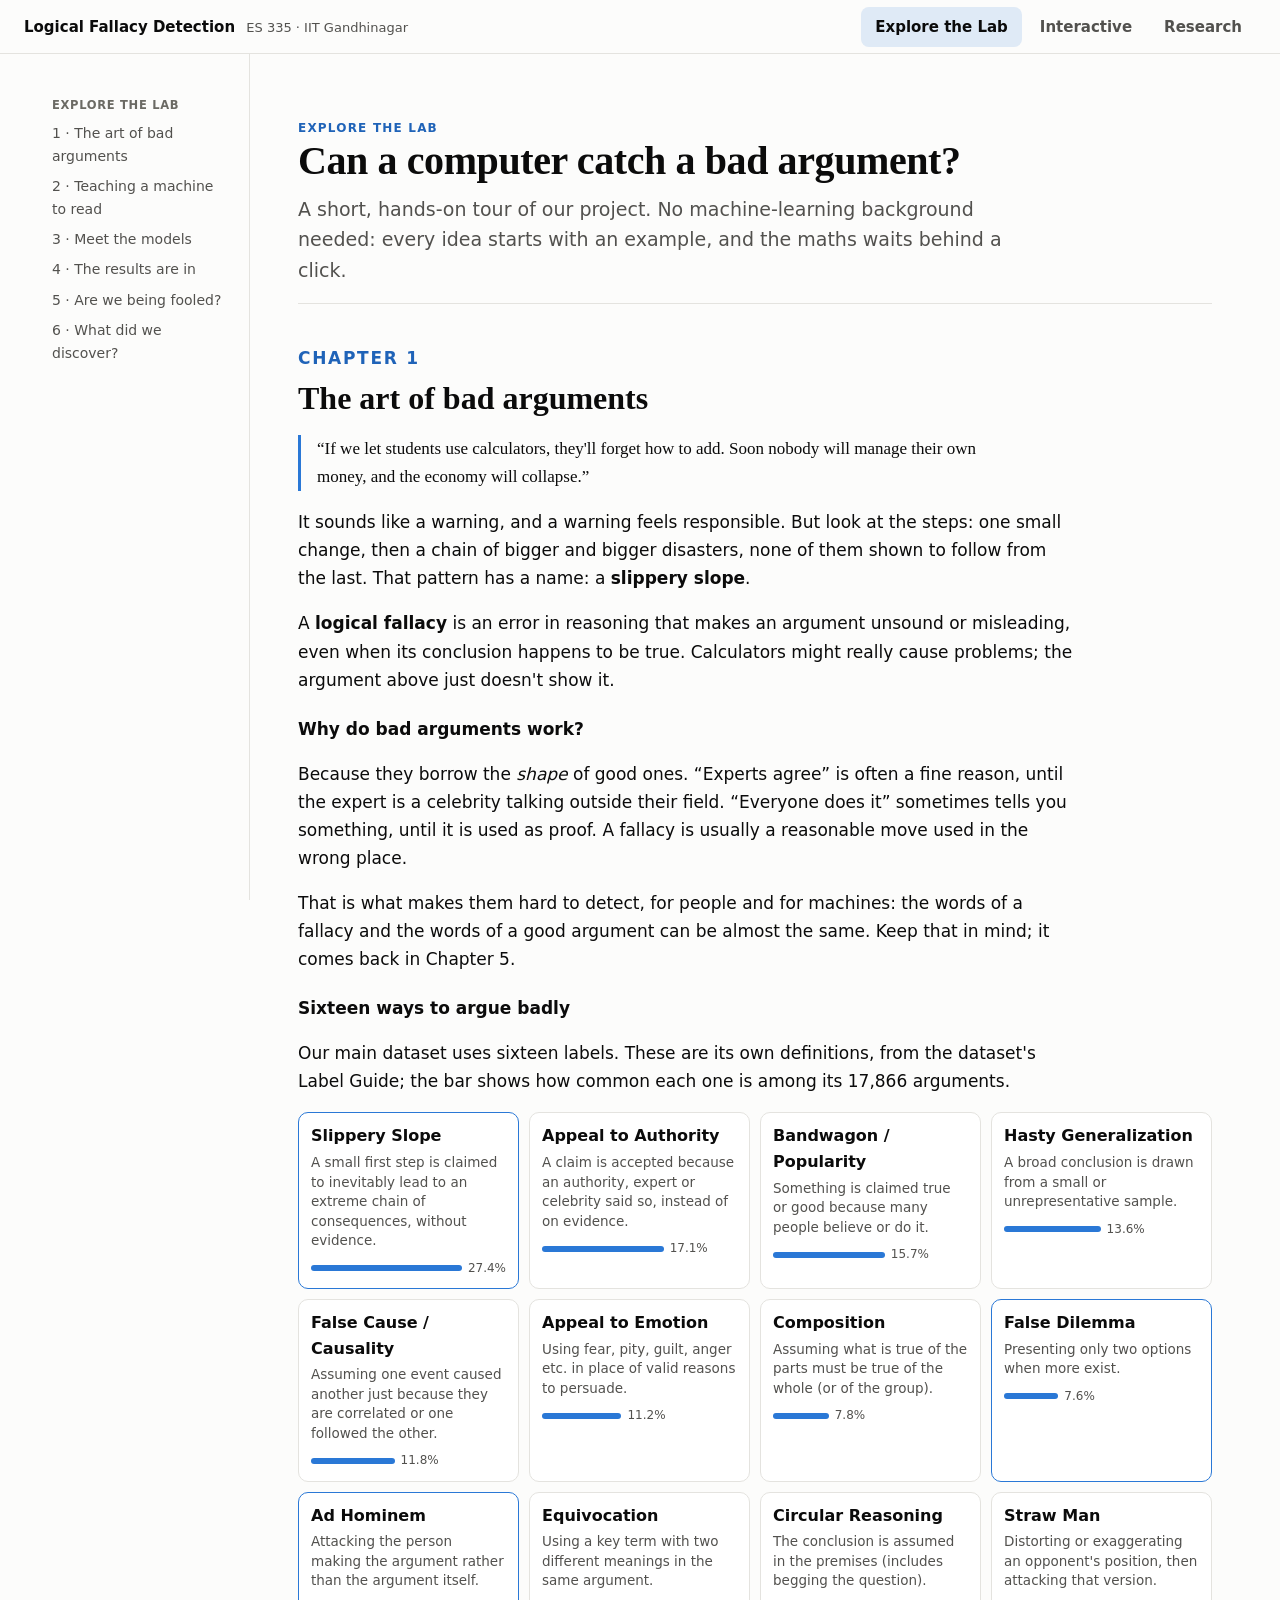
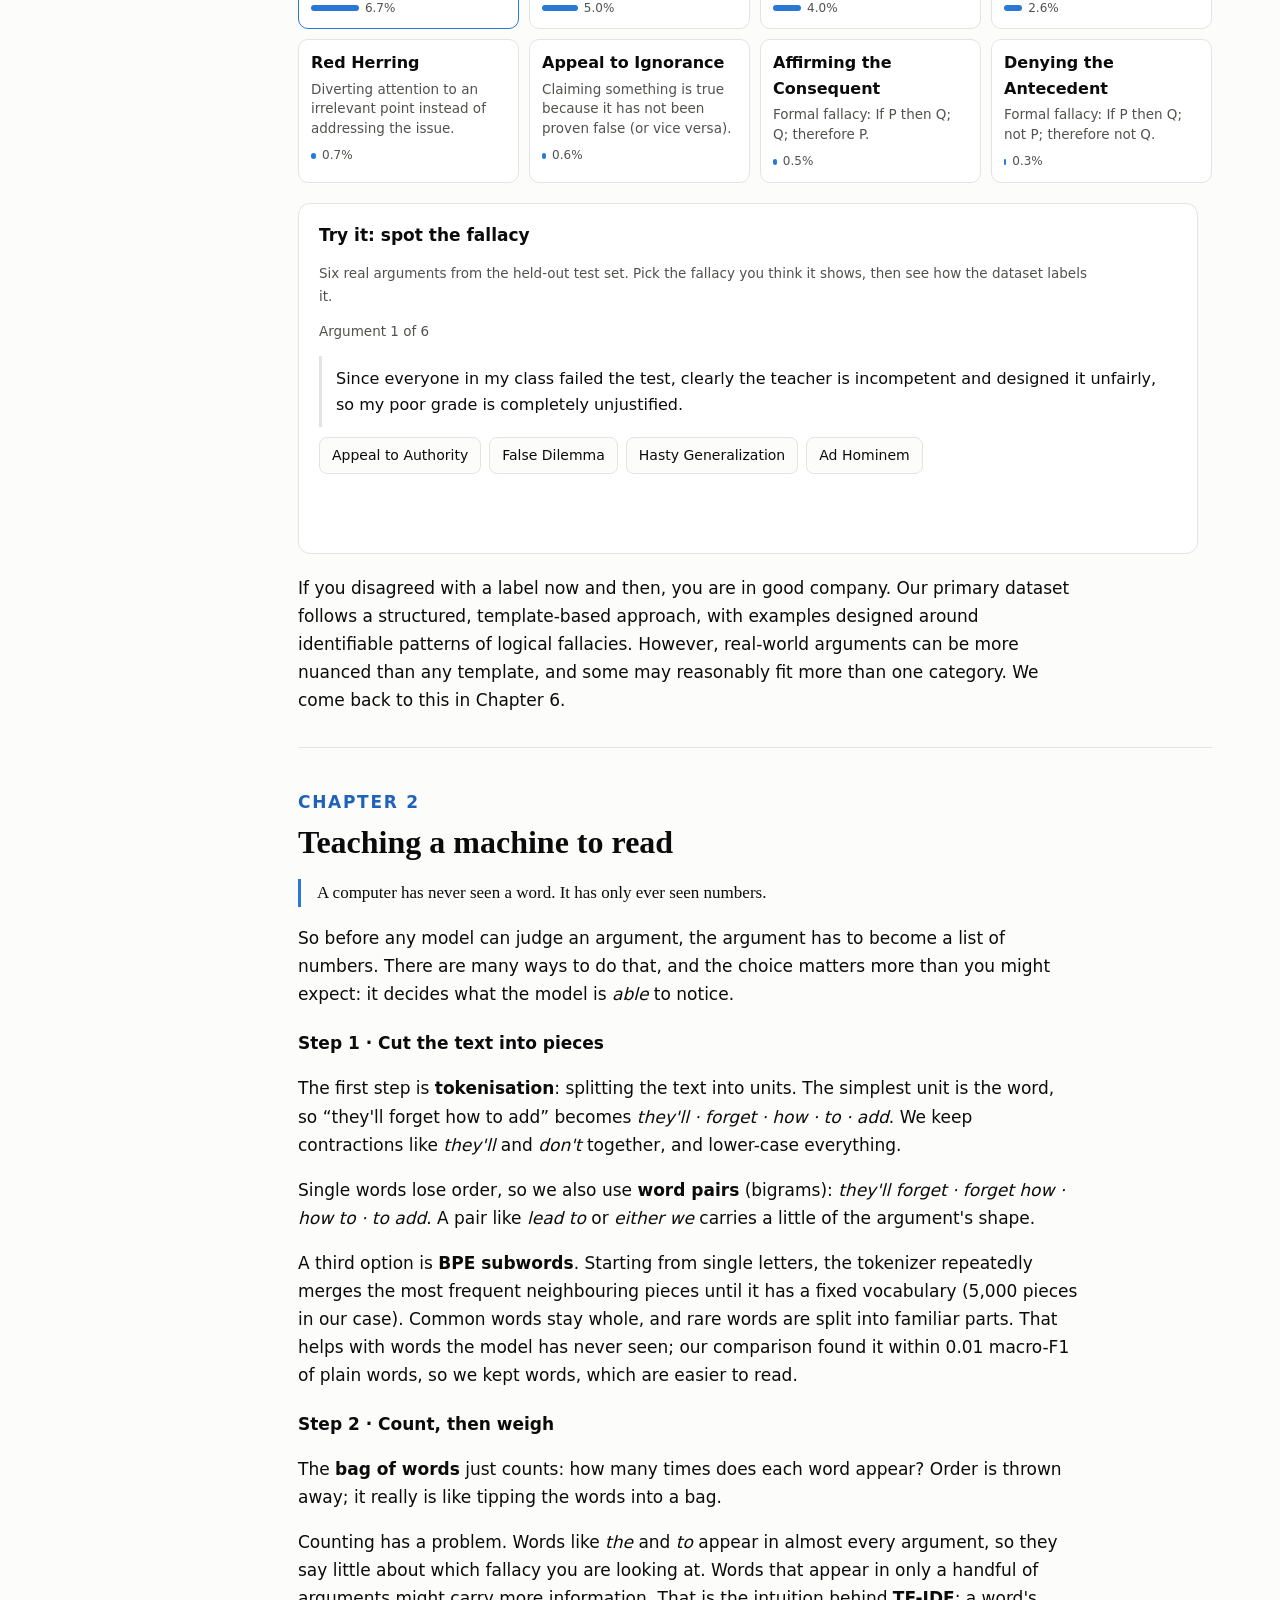
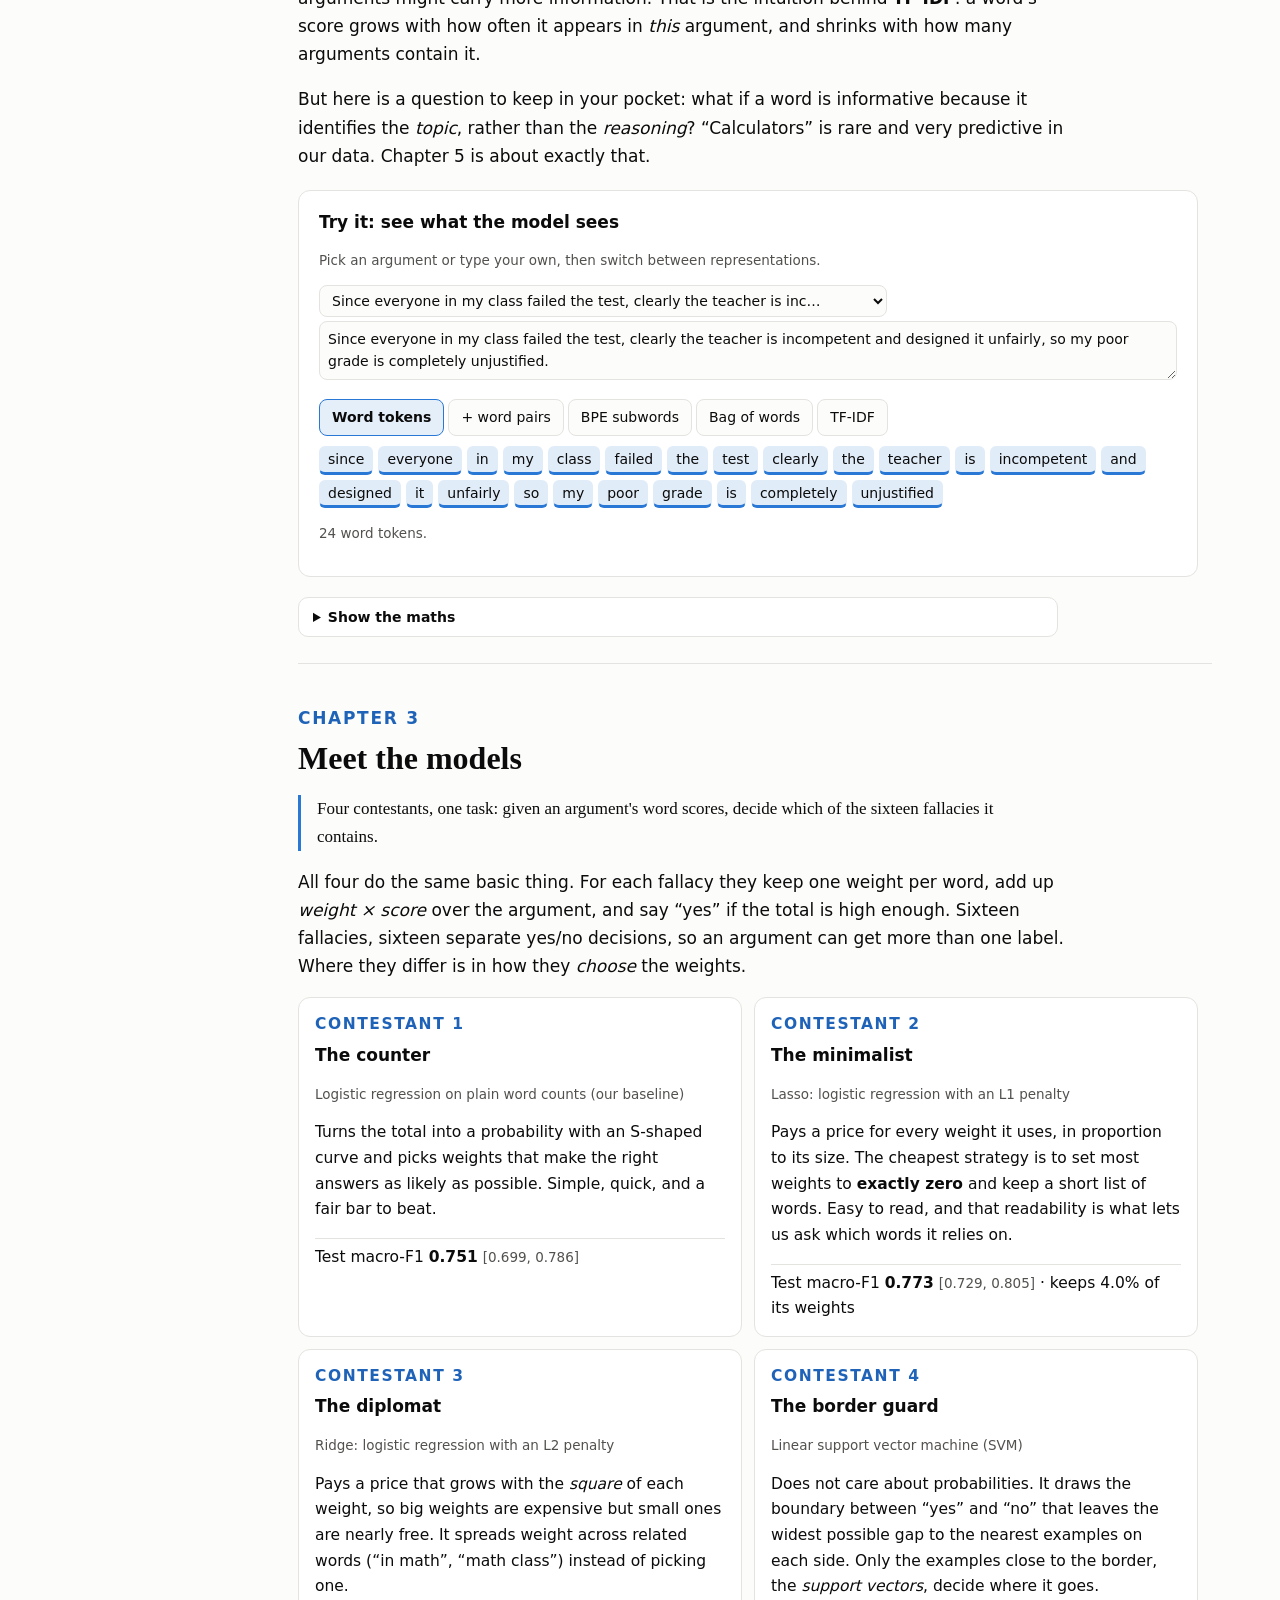
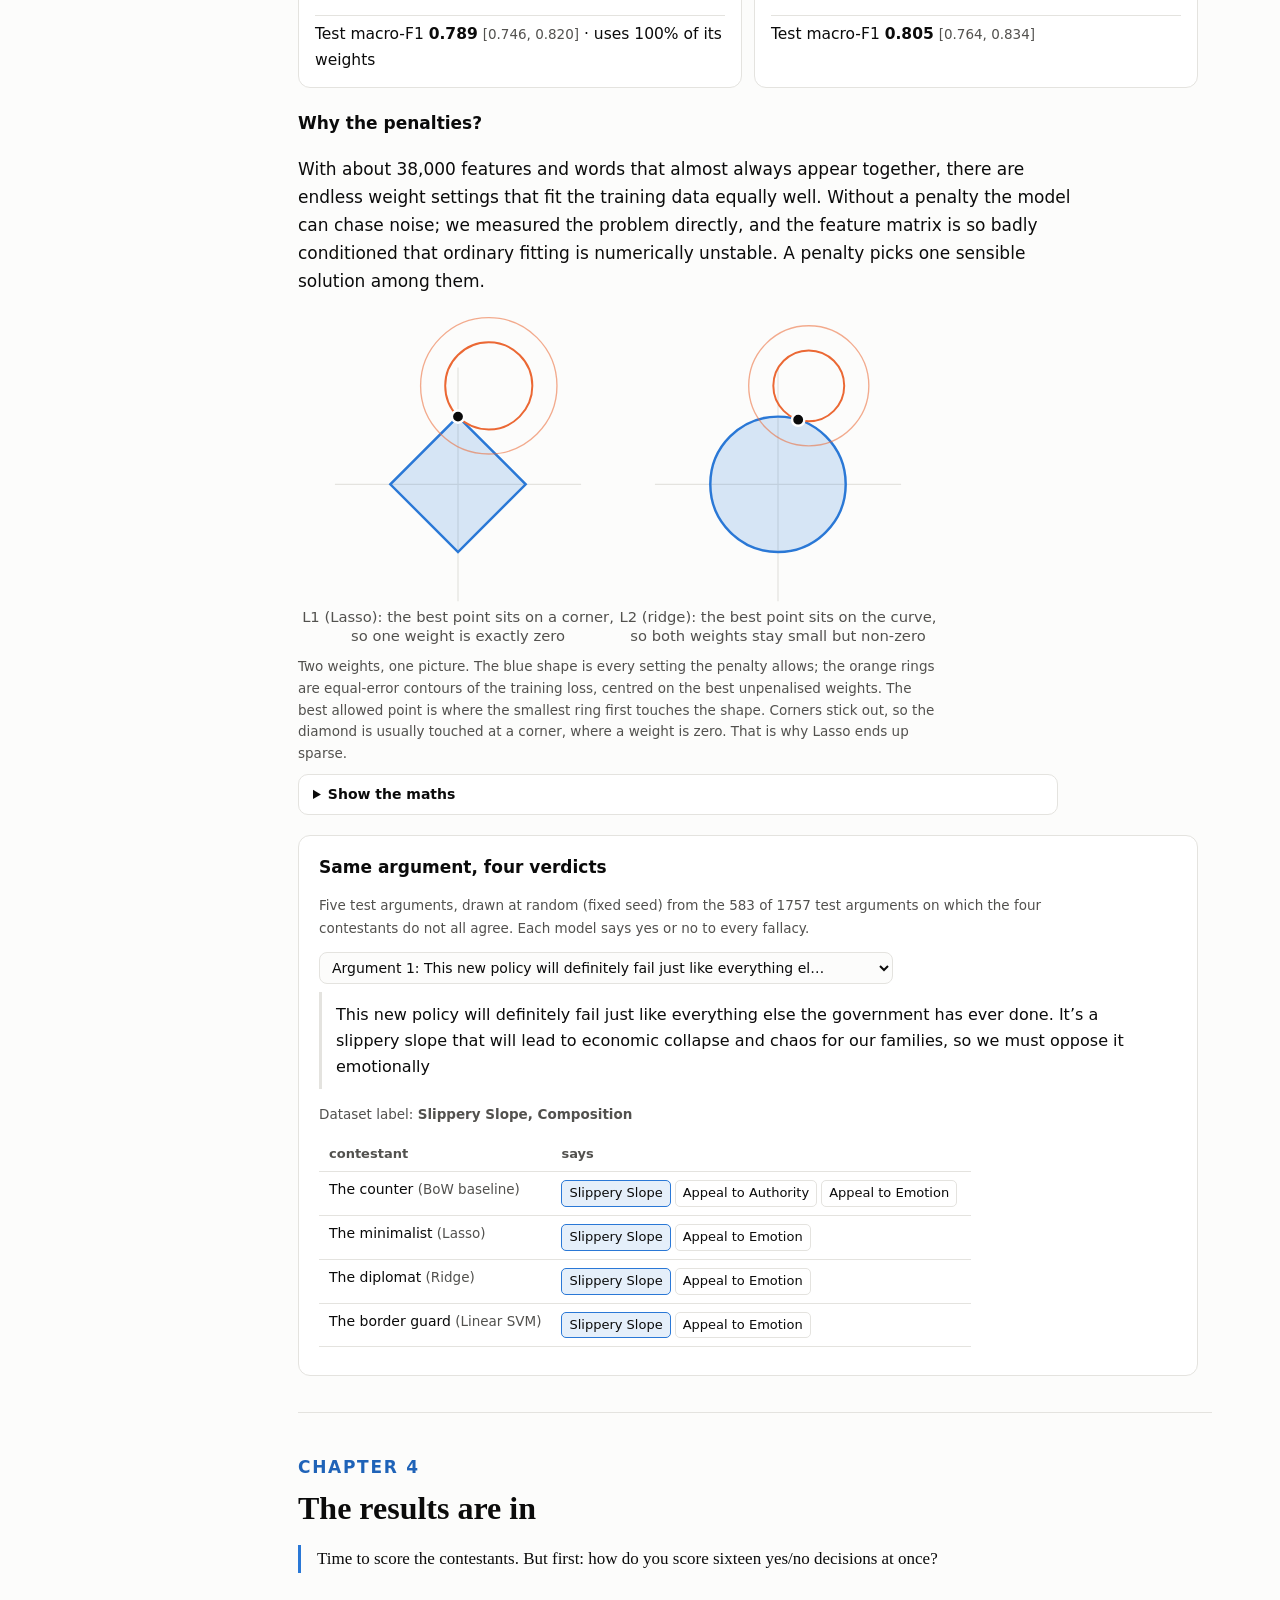
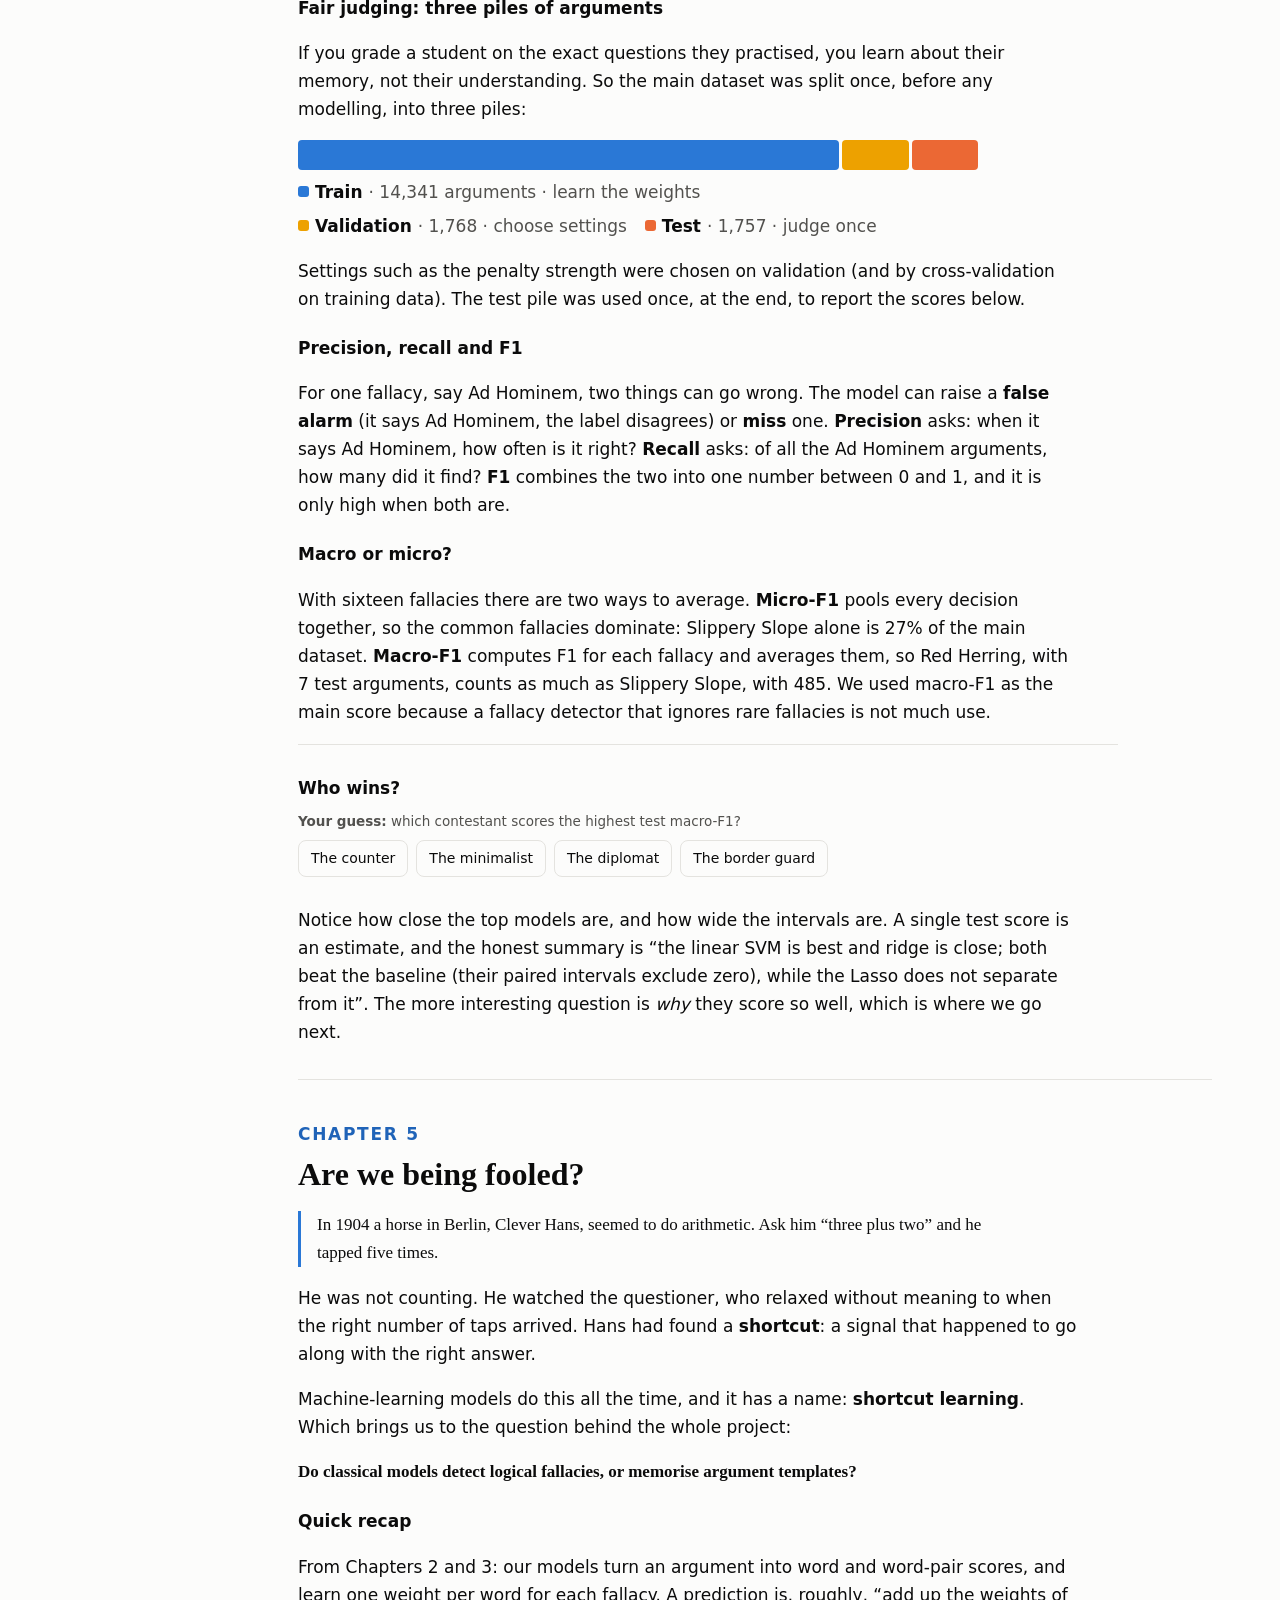
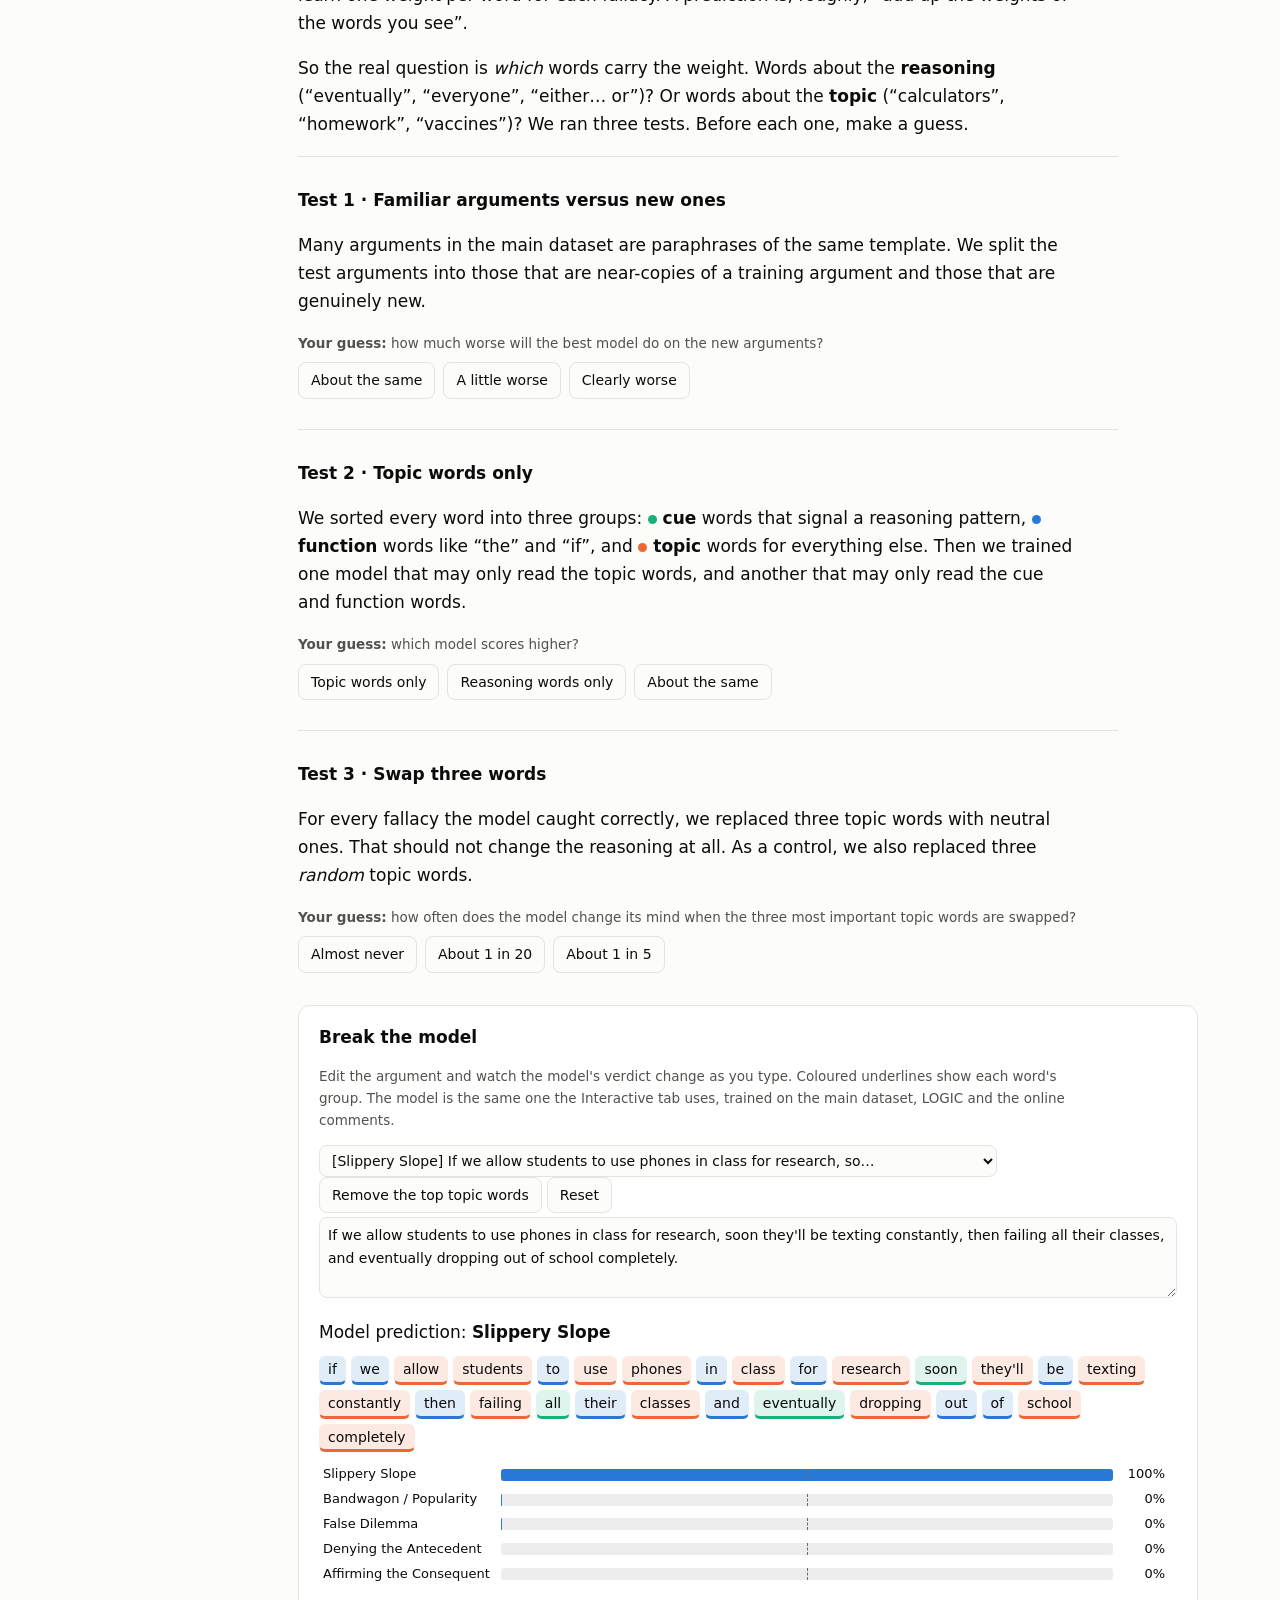
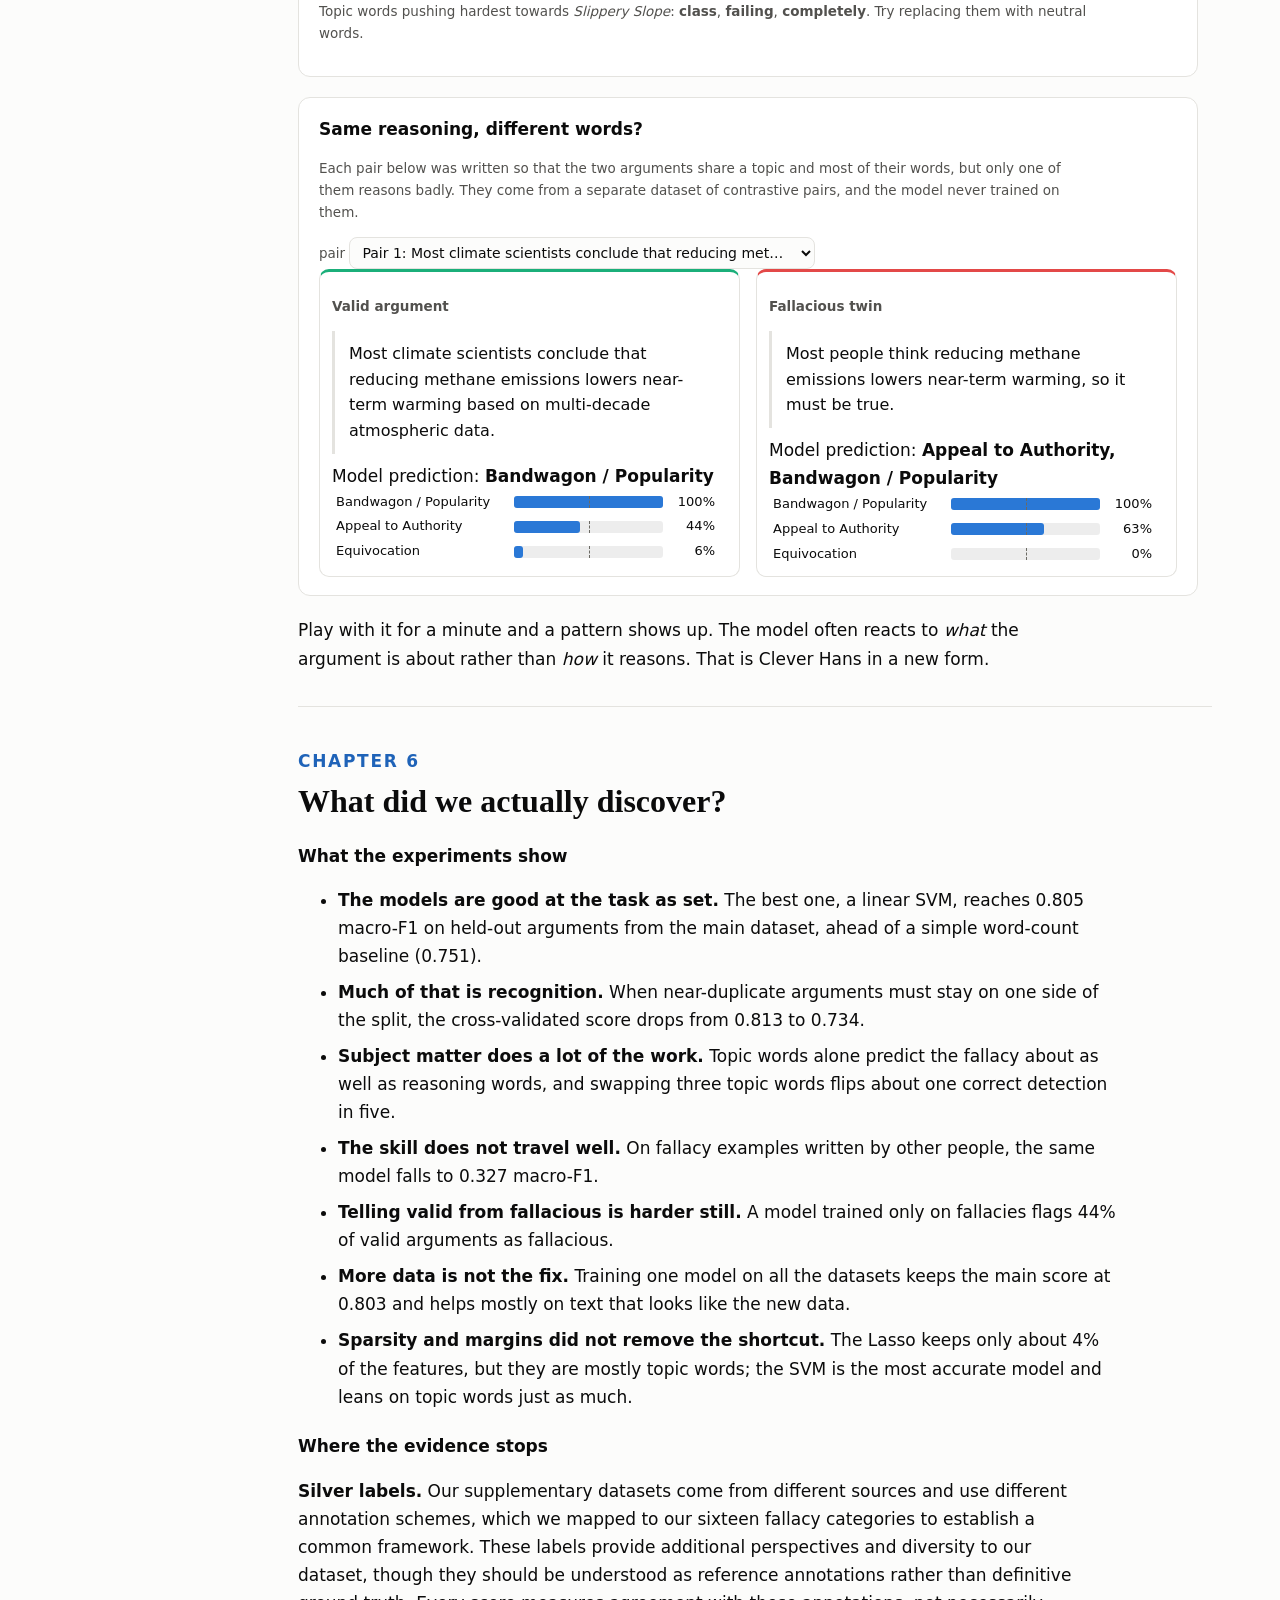
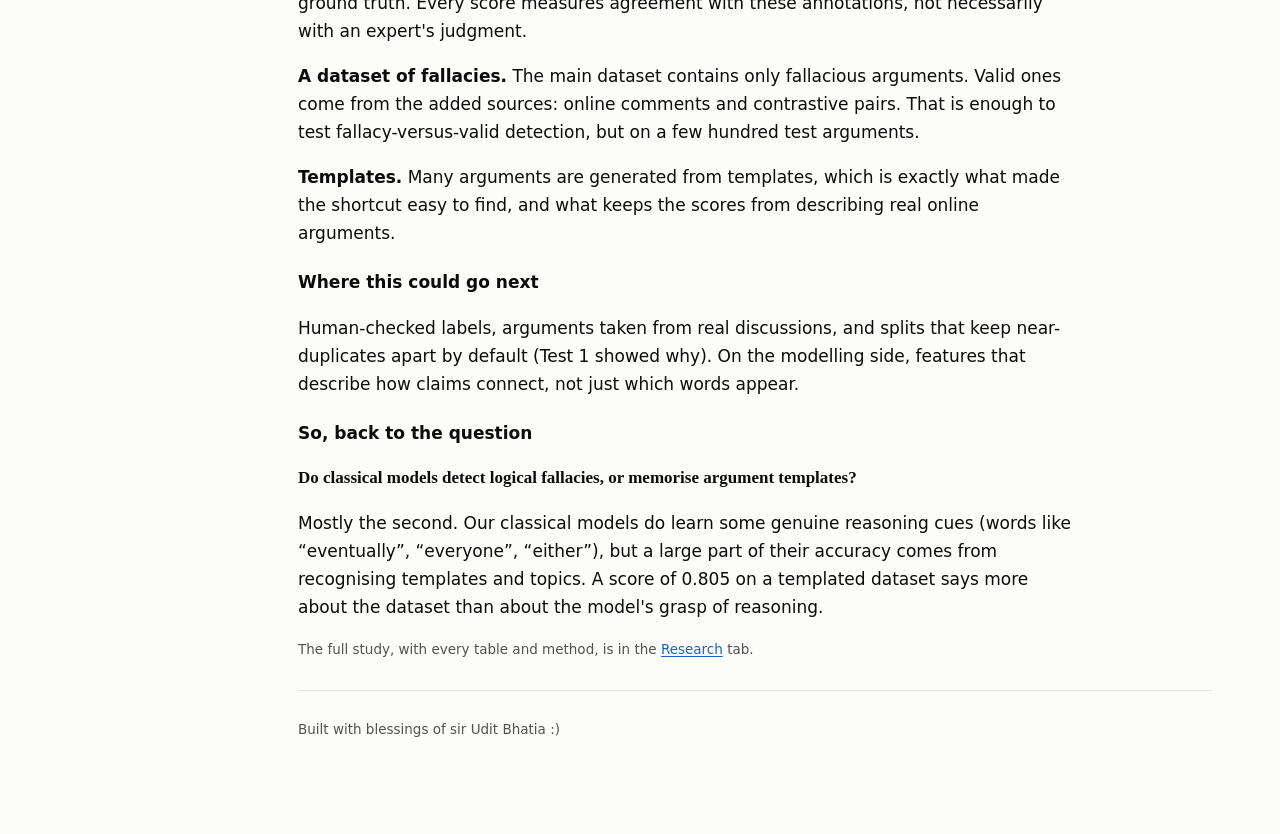
==== commit ab59a902: "updated website" ====
--- a/website/index.html
+++ b/website/index.html
@@ -3,591 +3,294 @@
 <head>
 <meta charset="utf-8">
 <meta name="viewport" content="width=device-width, initial-scale=1">
-<title>Do classical models detect fallacies or memorise templates? · ES 335</title>
-<meta name="description" content="Multi-label logical fallacy detection with TF-IDF, Lasso / ridge logistic regression, PCA and SVMs, and a shortcut-learning audit.">
+<title>Explore the Lab · Do classical models detect fallacies or memorise templates?</title>
+<meta name="description" content="An interactive story about logical fallacies, shortcut learning and what simple text classifiers really pick up.">
 <link rel="stylesheet" href="style.css">
 </head>
-<body>
+<body data-page="lab">
+<div class="progress" aria-hidden="true"><i id="progress"></i></div>
+<header class="topbar">
+  <a class="tb-brand" href="index.html">Logical Fallacy Detection <span>ES 335 · IIT Gandhinagar</span></a>
+  <div class="toplinks" role="navigation" aria-label="Site">
+    <a href="index.html" aria-current="page">Explore the Lab</a>
+    <a href="research.html#interactive">Interactive</a>
+    <a href="research.html#research">Research</a>
+  </div>
+</header>
 <div class="layout">
-<nav aria-label="Sections">
-  <div class="brand">Logical Fallacy Detection<br><span class="small">ES 335 · IIT Gandhinagar</span></div>
-  <a href="#question">1 · Question</a>
-  <a href="#data">2 · Data</a>
-  <a href="#preprocessing">3 · Preprocessing</a>
-  <a href="#methods">4 · Baseline &amp; methods</a>
-  <a href="#evaluation">5 · Evaluation design</a>
-  <a href="#results">6 · Results</a>
-  <a href="#shortcuts">7 · Shortcut audit</a>
-  <a href="#inspector" class="int">Perturbation inspector</a>
-  <a href="#thresholds" class="int">Cost-threshold tool</a>
-  <a href="#external">External data</a>
-  <a href="#combined">Trained on all data</a>
-  <a href="#errors">8 · Errors</a>
-  <a href="#limitations">9 · Limitations</a>
-  <a href="#conclusion">10 · Conclusion</a>
-  <a href="#reproduce">11 · Reproduce</a>
-  <a href="#disclosure">12 · Team &amp; AI use</a>
+<a class="skip" href="#main">Skip to content</a>
+<nav aria-label="Chapters">
+  <div class="navbar">
+    <button class="navtoggle" type="button" aria-expanded="false" aria-controls="navlinks">Contents</button>
+  </div>
+  <div class="navlinks" id="navlinks">
+  <span class="navgroup">Explore the Lab</span>
+  <a href="#ch-fallacies">1 · The art of bad arguments</a>
+  <a href="#ch-read">2 · Teaching a machine to read</a>
+  <a href="#ch-models">3 · Meet the models</a>
+  <a href="#ch-results">4 · The results are in</a>
+  <a href="#ch-fooled">5 · Are we being fooled?</a>
+  <a href="#ch-discover">6 · What did we discover?</a>
+  </div>
 </nav>
 
-<main>
-<header class="hero">
-  <h1>Do classical models detect logical fallacies, or memorise argument templates?</h1>
-  <p class="sub">A multi-label study of 16 informal fallacies with TF-IDF features, Lasso and ridge logistic regression, PCA projections and SVMs, and an audit of how much the models rely on subject-matter shortcuts.</p>
-  <p class="byline">Ujjawal Awasthi (25110329) &amp; Varad Gupta (25110339) · ES 335 Machine Learning, Semester I 2026 · <a href="https://github.com/whats-grass/Logical_Fallacy_Detection">source code</a></p>
-  <div class="stats" id="hero-stats"></div>
+<main id="main">
+
+<header class="lab-hero">
+  <p class="kicker">Explore the Lab</p>
+  <h1>Can a computer catch a bad argument?</h1>
+  <p class="lede">A short, hands-on tour of our project. No machine-learning background needed: every idea starts with an example, and the maths waits behind a click.</p>
 </header>
 
-<!-- ===================================================== 1 -->
-<section id="question">
-<h2>1 · The question</h2>
-<p><b>Research question.</b> When linear and margin-based classifiers label informal logical fallacies, how much of their accuracy comes from <i>surface lexical shortcuts</i> (topic words and templates that happen to co-occur with a label) rather than from words that express the reasoning pattern, and do L1 sparsity or SVM margins reduce that reliance?</p>
-<p>A <b>logical fallacy</b> is an error in reasoning that makes an argument unsound or misleading even when its conclusion happens to be true: “If we allow calculators in class, students will forget arithmetic and the economy will collapse” is a <i>slippery slope</i> whatever one thinks of calculators.</p>
-<dl class="kv">
-  <dt>Unit (one row)</dt><dd>One short natural-language argument (median 26 words).</dd>
-  <dt>Target</dt><dd>A 16-dimensional binary vector: which of 16 fallacies the argument contains (1–5 per argument, mean 1.33). This is <b>multi-label</b> classification.</dd>
-  <dt>When a prediction is made</dt><dd>At the moment a piece of text is available, e.g. a comment is posted. Only the text is used: no author, context, thread or metadata.</dd>
-  <dt>What is not claimed</dt><dd>That the model can tell whether a text is fallacious <i>at all</i>: every training row contains a fallacy, so the model is only asked <i>which</i> fallacies are present. Nor do we claim the model “understands” reasoning; we measure what its predictions depend on.</dd>
-</dl>
-<div class="callout warn"><b>The main model cannot tell valid from fallacious arguments.</b> The proposal planned to detect Ad Hominem, False Dilemma and Slippery Slope “alongside valid arguments”, but the main dataset contains <b>no valid (fallacy-free) arguments</b>. The main analysis therefore only asks <i>which</i> fallacies an argument contains, with one binary detector per focus fallacy (present vs. a different fallacy, §6). Fallacy-vs-valid detection was evaluated separately, with a different model trained on external data that contains both classes; see <a href="#external">External data</a>. Every other proposal item is implemented (notebook 09).</div>
-</section>
-
-<!-- ===================================================== 2 -->
-<section id="data">
-<h2>2 · Data</h2>
-<dl class="kv">
-  <dt>Source</dt><dd><code>logical_fallacy_dataset.xlsx</code>, built from <code>logical_fallacy_model_candidates.jsonl</code> (19,246 raw multiple-choice, true/false and free-form fallacy items), cleaned and de-duplicated by the dataset builder. <i>[Team: add the original URL, licence and citation here.]</i></dd>
-  <dt>Size after cleaning</dt><dd>17,866 arguments; 468 more were set aside for conflicting or rare labels.</dd>
-  <dt>Labels</dt><dd><b>Silver labels</b>: produced from an LLM-written explanation of each answer, then normalised to 16 names. Not manually verified.</dd>
-  <dt>External data</dt><dd>Four further datasets in <code>data/raw/external/</code> (LOGIC educational examples, CoCoLoFa and Touché comments, contrastive pairs), used only for the tests in <a href="#external">External data</a>.</dd>
-  <dt>Access</dt><dd>The spreadsheet is in the repository (<code>data/raw/</code>); it contains no personal data. The website ships only derived numbers and ~150 short test arguments.</dd>
-</dl>
-<h3>Class imbalance</h3>
-<p>Slippery Slope appears in 27% of arguments; the four rarest labels appear in fewer than 1% (57–129 arguments in total, 5–15 in the test split). This is why <b>macro-F1</b> (every label counts equally) is the primary metric.</p>
-<div id="chart-labels"></div>
-<h3>Quality issues that matter for the question</h3>
-<ul>
-  <li><b>Templates.</b> Many arguments are synthetic paraphrases of the same template. 1,744 arguments mention calculators; 1,242 of those begin with the identical ten words “If we allow students to use calculators in math class,” and 90% are Slippery Slope (notebook 02).</li>
-  <li><b>Near-duplicates across splits.</b> The official split hashes the normalised text, so exact duplicates never cross splits, but paraphrases do: 268 cross-split pairs with TF-IDF cosine ≥ 0.8 within the calculator subset alone.</li>
-  <li><b>Label name in the text.</b> 45 arguments literally contain the words “slippery slope” (98% of them carry that label).</li>
-  <li><b>No missing values, no duplicate ids or texts, and the one-hot columns agree with the label strings</b> (notebook 01).</li>
-</ul>
-</section>
-
-<!-- ===================================================== 3 -->
-<section id="preprocessing">
-<h2>3 · Preprocessing</h2>
-<ul>
-  <li><b>Tokenisation.</b> Lower-case word tokens with contractions kept (<code>don't</code>, <code>they'll</code>). Notebook 03 also compared a BPE subword tokenizer (trained on train only); it was within 0.01 macro-F1 of word tokens, so word tokens were kept because they are interpretable.</li>
-  <li><b>TF-IDF</b> with unigrams + bigrams, sublinear term frequency <code>1 + ln(tf)</code>, terms in ≥ 2 training arguments, L2 row normalisation. Vocabulary and IDF weights are fitted on the <b>training split only</b> and then applied unchanged to validation and test (38,246 features).</li>
-  <li><b>Stop words are kept.</b> Words like <i>if, then, either, because, all</i> are exactly the structural cues a fallacy detector should use; notebook 02 showed that removing them deletes these cues.</li>
-  <li><b>Proper-noun removal</b> (proposal). Two versions, both fixed rules that learn nothing from our data: NLTK part-of-speech tagging (tokens tagged NNP/NNPS replaced by a placeholder), and a capitalisation heuristic. Validation macro-F1 <span data-k="nnp"></span>. Neither helps, so proper nouns are not where the shortcuts live; the final models use unmasked text and this is reported as an ablation.</li>
-  <li><b>Structural / rhetorical features</b> (proposal: “tabular syntactic, rhetorical and n-gram representations”). 13 counts per argument from regular expressions written from the Label Guide definitions: if–then consequence, causal chain words, either–or, universal quantifiers, authority, popularity, second person, insults, causal connectives, negation, “?”, “!”, and log length (<code>src/structural.py</code>). They are standardised with a scaler fitted on train and appended to TF-IDF with a weight w chosen by cross-validation.</li>
-  <li><b>Learned projections and scalers</b> (truncated SVD, standardisation, Platt calibration) are always fitted inside a pipeline on training data only.</li>
-</ul>
-</section>
-
-<!-- ===================================================== 4 -->
-<section id="methods">
-<h2>4 · Baseline and methods</h2>
-<div class="tablewrap"><table>
-<thead><tr><th>Model</th><th>Core idea / objective</th><th>Why it fits this question</th></tr></thead>
-<tbody>
-<tr class="base"><td>Most-frequent label</td><td>Predict Slippery Slope for every argument</td><td>The strongest no-information rule. (An all-zeros “majority” predictor scores macro-F1 = 0 because every label is a minority class.)</td></tr>
-<tr class="base"><td>Stratified random</td><td>Predict each label with its training prevalence</td><td>Shows what chance looks like under imbalance.</td></tr>
-<tr class="base"><td><b>Unigram BoW + logistic regression</b></td><td>Word counts; L2-penalised log-loss, one model per label</td><td>The team's first baseline (notebook 03): a meaningful, simple bar to beat.</td></tr>
-<tr><td>TF-IDF + Lasso LR</td><td>min ‖w‖₁ + C·Σ log-loss</td><td>The L1 penalty sets most coefficients to exactly zero, so we can read off which tokens the model needs.</td></tr>
-<tr><td>TF-IDF + ridge LR</td><td>min ½‖w‖₂² + C·Σ log-loss</td><td>Spreads weight across correlated n-grams (“in math”, “math class”) instead of picking one arbitrarily.</td></tr>
-<tr><td>TF-IDF + linear SVM</td><td>min ½‖w‖₂² + C·Σ hinge loss</td><td>Maximum-margin boundary; robust in sparse high-dimensional text.</td></tr>
-<tr><td>Truncated SVD (PCA) + LR</td><td>Project onto the top-k directions of variance, then LR</td><td>Tests whether dense, de-correlated features generalise better than coordinate-wise selection.</td></tr>
-<tr><td>TF-IDF + structural + linear SVM</td><td>Same hinge objective on [TF-IDF | w · structural]</td><td>Tests whether explicit argument-form features add to n-grams (the proposal's structural-vs-lexical question).</td></tr>
-<tr><td>SVD-300 + RBF SVM</td><td>Hinge loss in the space of K(x,x′) = exp(−γ‖x−x′‖²)</td><td>Can model interactions between cue words. Run on a 300-d projection because a kernel on 38k sparse features was too slow on a laptop.</td></tr>
-</tbody></table></div>
-<p class="small">All models are one-vs-rest over the 16 labels. Class weighting (<code>balanced</code> = loss re-weighted by inverse label frequency) was a tuned option for every family.</p>
-<h3>Why regularisation is necessary here</h3>
-<p>The proposal predicted that co-occurring rhetorical terms make the Gram matrix XᵀX ill-conditioned. Measured on the 2,000 most frequent TF-IDF features (notebook 09): the condition number κ(X) is <span data-k="kappa"></span>, so κ(XᵀX) = κ(X)² is <span data-k="kappa2"></span>. That is far beyond 1/ε ≈ 4.5×10¹⁵ for 64-bit floats, so XᵀX is numerically singular. There are <span data-k="corrpairs"></span> feature pairs with |correlation| &gt; 0.95, e.g. “unable” / “unable to”. Without a penalty the logistic-regression solution is not unique. Ridge adds λI and so makes the problem well-posed, sharing weight across a correlated pair; Lasso keeps one member of the pair, essentially arbitrarily, which is why its selected words must not be over-interpreted.</p>
-</section>
-
-<!-- ===================================================== 5 -->
-<section id="evaluation">
-<h2>5 · Evaluation design</h2>
-<ol>
-  <li><b>Split, fixed before modelling:</b> the dataset's official 80/10/10 split: train 14,341 · validation 1,768 · test 1,757. It hashes the normalised text, so exact duplicates never cross splits. It is also effectively <b>stratified</b> (proposal): no label's prevalence in any split differs from the whole dataset by more than <span data-k="prevgap"></span> percentage points (notebook 09). We therefore keep it rather than draw a new split that would allow duplicates to cross.</li>
-  <li><b>Hyperparameters chosen by validation folds</b> (proposal). 5-fold multilabel-stratified cross-validation on the training split, with the vectoriser refitted inside each fold, chooses C, class weight and the structural weight w by mean macro-F1 (notebook 09). The separate validation split was used for the first grid (notebooks 04–05), for the per-label thresholds (notebook 07), and as a second check. CV confirmed every validation-split choice. Notebooks 04–09 never load the test split.</li>
-  <li><b>Final test evaluation</b> (notebook 10) of the configurations saved in <code>results/selection.json</code>, refitted on train only. It was run a second time after the proposal items were added; no earlier choice changed (see §12).</li>
-  <li><b>Group-based evaluation</b> (team research question Q6). Near-duplicate clusters are built from train + validation (cosine ≥ τ, connected components). 5-fold CV that keeps each cluster inside one fold is compared with ordinary stratified CV. The difference is the part of the score that comes from seeing near-copies (§7D).</li>
-  <li><b>Template-overlap check.</b> Each test argument is placed in a bucket by its maximum cosine similarity to <i>any</i> training argument (TF-IDF fitted on train, labels unused): <b>template-seen</b> ≥ 0.8, <b>intermediate</b> 0.5–0.8, <b>novel</b> &lt; 0.5. This answers “does the official split overstate performance?” without re-splitting.</li>
-</ol>
-<h3>Metrics</h3>
-<ul>
-  <li><b>Macro-F1</b> (primary): mean of the 16 per-label F1 scores; rare fallacies count as much as common ones.</li>
-  <li><b>Micro-F1</b>, precision, recall: pooled over all argument–label decisions; dominated by frequent labels.</li>
-  <li><b>Hamming loss</b>: fraction of the 16 decisions per argument that are wrong. <b>Subset accuracy</b>: the whole label set exactly right (strict).</li>
-  <li><b>Uncertainty:</b> 95% bootstrap intervals over test arguments (1,000 resamples), and <i>paired</i> bootstrap intervals for the difference from the baseline. These describe sampling noise in this test set; they say nothing about other datasets.</li>
-  <li><b>Calibration</b> (Brier score, reliability curves) and <b>precision–recall curves</b> for threshold choice.</li>
-</ul>
-</section>
-
-<!-- ===================================================== 6 -->
-<section id="results">
-<h2>6 · Results</h2>
-<h3>Test-set macro-F1 with 95% bootstrap intervals</h3>
-<div id="chart-test"></div>
-<div id="table-test"></div>
-<div class="callout" id="results-reading"></div>
-
-<h3>Validation: Lasso sparsity versus accuracy</h3>
-<figure class="figure"><img src="figures/l1_sparsity_path.png" alt="Validation macro-F1 against percentage of non-zero Lasso coefficients for different C values" loading="lazy">
-<figcaption>Each point is one Lasso model. With C = 10 only 2.6% of coefficients are non-zero and macro-F1 is already 0.80; relaxing the penalty to C = 1000 (4.0% non-zero) adds 0.014. Accuracy saturates with a small vocabulary, but that vocabulary is not mainly cue words (section 7).</figcaption></figure>
-
-<h3>Validation: dense projections</h3>
-<figure class="figure"><img src="figures/svd_k_vs_f1.png" alt="Validation macro-F1 against number of SVD components" loading="lazy">
-<figcaption>Even 1,000 SVD components keep only 48.5% of the TF-IDF variance, and SVD-k + LR stays below the sparse models at every k. On the <i>same</i> 300-d projection, an RBF kernel (0.789) beats a linear SVM (0.676), so interactions help once information has been compressed away, but they do not recover what the projection lost.</figcaption></figure>
-
-<h3>Per-label test F1</h3>
-<div id="table-perclass"></div>
-
-<h3>The three focus fallacies as binary detectors (proposal)</h3>
-<p>One linear SVM per fallacy, on test. Plain accuracy is shown next to the majority-class baseline (“always absent”), as the proposal asked, with imbalance-aware metrics beside it.</p>
-<div id="table-focus"></div>
-<p id="focus-text"></p>
-
-<h3>BoW vs. TF-IDF, with the model held fixed (team question Q2)</h3>
-<p class="small">Validation macro-F1. Notebook 04 compared a BoW baseline with <i>tuned</i> TF-IDF models; here only the representation changes (notebook 08).</p>
-<div id="table-q2"></div>
-<p id="q2-text"></p>
-
-<h3>Class imbalance and rare fallacies (team question Q4)</h3>
-<figure class="figure"><img src="figures/q4_imbalance.png" alt="Validation F1 against training support per label, with and without class weighting" loading="lazy">
-<figcaption id="q4-text"></figcaption></figure>
-</section>
-
-<!-- ===================================================== 7 -->
-<section id="shortcuts">
-<h2>7 · Shortcut audit: what do the models actually use?</h2>
-<p>Every vocabulary item is put into one of three groups by a small lexicon written <i>before</i> looking at any model weights (<code>src/text.py</code>):</p>
-<p><span class="dot g-topic"></span><b>topic</b>: everything else, mostly what the argument is <i>about</i> (calculators, vaccines, homework) · <span class="dot g-cue"></span><b>cue</b>: ≈150 words whose meaning signals a reasoning pattern (eventually, everyone, expert, either, because, idiot) · <span class="dot g-function"></span><b>function</b>: remaining stop-words.</p>
-<div class="callout warn">“Topic” is the residual group, so it also catches rhetorical words the lexicon missed (<i>heartbreaking, can't prove, secretly</i>). We did not patch the lexicon after seeing the weights, because that would tune the measurement to the answer. Read topic shares as an <b>upper bound</b> on subject-matter reliance; the random-word control below separates the two effects.</div>
-
-<h3>A. Template familiarity explains a large part of the score</h3>
-<div id="chart-overlap"></div>
-<p id="overlap-text"></p>
-
-<h3>B. Label-preserving edits flip predictions</h3>
-<p>For every correctly detected (argument, fallacy) pair in the test set, we make an edit that should not change the fallacy and count how often the prediction flips to “absent”.</p>
-<div id="table-stress"></div>
-<p id="stress-text"></p>
-
-<h3>C. Deleting or isolating token groups</h3>
-<p class="small"><b>Delete a group at prediction time</b> (test macro-F1, models trained on full text)</p><div id="chart-mask"></div>
-<p class="small"><b>Train and evaluate on one group only</b> (validation macro-F1, linear SVM re-fitted on the restricted text each time)</p><div id="chart-restricted"></div>
-<p id="mask-text"></p>
-
-<h3>D. Keeping near-duplicates apart: group-based evaluation (team question Q6)</h3>
-<figure class="figure"><img src="figures/q6_group_cv.png" alt="Ordinary vs group-based 5-fold CV macro- and micro-F1" loading="lazy" style="max-width:620px"></figure>
-<p id="q6-text"></p>
-<div id="table-q6"></div>
-
-<h3>E. Structural features: real signal, no extra gain</h3>
-<figure class="figure"><img src="figures/structural_coefficients.png" alt="Heatmap of structural feature weights per fallacy" loading="lazy">
-<figcaption id="struct-text"></figcaption></figure>
-
-<h3>F. Where the weight sits</h3>
-<figure class="figure"><img src="figures/coef_mass_by_group_l1.png" alt="Stacked bar per label of positive Lasso coefficient mass by token group" loading="lazy">
-<figcaption>Share of positive Lasso weight per label. Topic tokens are 89% of the vocabulary but carry about 80% of the positive weight; cue words are 5.6% of the vocabulary and carry about 10%. Cue words are over-weighted relative to their frequency, yet most of the weight still sits on topic tokens.</figcaption></figure>
-
-<!-- ======= interaction 1 ======= -->
-<div class="tool" id="inspector">
-  <h3 style="margin-top:0">Interactive: shortcut perturbation inspector</h3>
-  <p class="small">Pick a held-out test argument (grouped by whether the final model got it right). Click words to delete them and watch the Lasso model's 16 probabilities update live; the black tick marks the original probability and the dashed line is 0.5. Coloured underlines show the token group. Try deleting only the <span style="color:var(--c-topic)">topic</span> words and see whether the fallacy is still found.</p>
+<!-- ============================================================ chapter 1 -->
+<section class="chapter" id="ch-fallacies">
+<p class="kicker">Chapter 1</p>
+<h2>The art of bad arguments</h2>
+
+<p class="big">“If we let students use calculators, they'll forget how to add. Soon nobody will manage their own money, and the economy will collapse.”</p>
+<p>It sounds like a warning, and a warning feels responsible. But look at the steps: one small change, then a chain of bigger and bigger disasters, none of them shown to follow from the last. That pattern has a name: a <b>slippery slope</b>.</p>
+<p>A <b>logical fallacy</b> is an error in reasoning that makes an argument unsound or misleading, even when its conclusion happens to be true. Calculators might really cause problems; the argument above just doesn't show it.</p>
+
+<h3>Why do bad arguments work?</h3>
+<p>Because they borrow the <i>shape</i> of good ones. “Experts agree” is often a fine reason, until the expert is a celebrity talking outside their field. “Everyone does it” sometimes tells you something, until it is used as proof. A fallacy is usually a reasonable move used in the wrong place.</p>
+<p>That is what makes them hard to detect, for people and for machines: the words of a fallacy and the words of a good argument can be almost the same. Keep that in mind; it comes back in Chapter 5.</p>
+
+<h3>Sixteen ways to argue badly</h3>
+<p>Our main dataset uses sixteen labels. These are its own definitions, from the dataset's Label Guide; the bar shows how common each one is among its 17,866 arguments.</p>
+<div class="guide" id="guide"></div>
+
+<div class="lab-tool" id="quiz">
+  <h3>Try it: spot the fallacy</h3>
+  <p class="small">Six real arguments from the held-out test set. Pick the fallacy you think it shows, then see how the dataset labels it.</p>
+  <div id="quiz-box"></div>
+</div>
+<p>If you disagreed with a label now and then, you are in good company. Our primary dataset follows a structured, template-based approach, with examples designed around identifiable patterns of logical fallacies. However, real-world arguments can be more nuanced than any template, and some may reasonably fit more than one category. We come back to this in Chapter 6.</p>
+</section>
+
+<!-- ============================================================ chapter 2 -->
+<section class="chapter" id="ch-read">
+<p class="kicker">Chapter 2</p>
+<h2>Teaching a machine to read</h2>
+
+<p class="big">A computer has never seen a word. It has only ever seen numbers.</p>
+<p>So before any model can judge an argument, the argument has to become a list of numbers. There are many ways to do that, and the choice matters more than you might expect: it decides what the model is <i>able</i> to notice.</p>
+
+<h3>Step 1 · Cut the text into pieces</h3>
+<p>The first step is <b>tokenisation</b>: splitting the text into units. The simplest unit is the word, so “they'll forget how to add” becomes <i>they'll · forget · how · to · add</i>. We keep contractions like <i>they'll</i> and <i>don't</i> together, and lower-case everything.</p>
+<p>Single words lose order, so we also use <b>word pairs</b> (bigrams): <i>they'll forget · forget how · how to · to add</i>. A pair like <i>lead to</i> or <i>either we</i> carries a little of the argument's shape.</p>
+<p>A third option is <b>BPE subwords</b>. Starting from single letters, the tokenizer repeatedly merges the most frequent neighbouring pieces until it has a fixed vocabulary (5,000 pieces in our case). Common words stay whole, and rare words are split into familiar parts. That helps with words the model has never seen; our comparison found it within 0.01 macro-F1 of plain words, so we kept words, which are easier to read.</p>
+
+<h3>Step 2 · Count, then weigh</h3>
+<p>The <b>bag of words</b> just counts: how many times does each word appear? Order is thrown away; it really is like tipping the words into a bag.</p>
+<p>Counting has a problem. Words like <i>the</i> and <i>to</i> appear in almost every argument, so they say little about which fallacy you are looking at. Words that appear in only a handful of arguments might carry more information. That is the intuition behind <b>TF-IDF</b>: a word's score grows with how often it appears in <i>this</i> argument, and shrinks with how many arguments contain it.</p>
+<p>But here is a question to keep in your pocket: what if a word is informative because it identifies the <i>topic</i>, rather than the <i>reasoning</i>? “Calculators” is rare and very predictive in our data. Chapter 5 is about exactly that.</p>
+
+<div class="lab-tool" id="reader">
+  <h3>Try it: see what the model sees</h3>
+  <p class="small">Pick an argument or type your own, then switch between representations.</p>
+  <div class="controls"><select id="rd-example" aria-label="Choose an argument"></select></div>
+  <textarea id="rd-text" rows="2" maxlength="2000" aria-label="Argument to represent"></textarea>
+  <div class="seg" role="tablist" aria-label="Representation">
+    <button data-v="words" aria-selected="true">Word tokens</button><button data-v="pairs">+ word pairs</button><button data-v="bpe">BPE subwords</button><button data-v="bow">Bag of words</button><button data-v="tfidf">TF-IDF</button>
+  </div>
+  <div id="rd-out" aria-live="polite"></div>
+  <p class="small" id="rd-note"></p>
+</div>
+<details class="maths"><summary>Show the maths</summary>
+<p>For word (or word pair) <i>t</i> in argument <i>d</i>, with <i>tf</i> its count in <i>d</i>, <i>n</i> training arguments, and <i>df</i> the number of training arguments containing <i>t</i>:</p>
+<p class="formula">tfidf(<i>t</i>, <i>d</i>) = (1 + ln <i>tf</i>) · idf(<i>t</i>), with idf(<i>t</i>) = ln((1 + <i>n</i>) / (1 + <i>df</i>)) + 1.</p>
+<p>The row of scores is then divided by its length (L2 normalisation), so long and short arguments are comparable. The vocabulary and the idf values are learned from training arguments only, and words seen in fewer than two training arguments are dropped. This is the representation all our main models use: about 38,000 words and word pairs.</p>
+</details>
+</section>
+
+<!-- ============================================================ chapter 3 -->
+<section class="chapter" id="ch-models">
+<p class="kicker">Chapter 3</p>
+<h2>Meet the models</h2>
+
+<p class="big">Four contestants, one task: given an argument's word scores, decide which of the sixteen fallacies it contains.</p>
+<p>All four do the same basic thing. For each fallacy they keep one weight per word, add up <i>weight × score</i> over the argument, and say “yes” if the total is high enough. Sixteen fallacies, sixteen separate yes/no decisions, so an argument can get more than one label. Where they differ is in how they <i>choose</i> the weights.</p>
+
+<div class="contestants">
+  <div class="contestant"><p class="kicker">Contestant 1</p><h3>The counter</h3><p class="small">Logistic regression on plain word counts (our baseline)</p>
+    <p>Turns the total into a probability with an S-shaped curve and picks weights that make the right answers as likely as possible. Simple, quick, and a fair bar to beat.</p>
+    <p class="stat-line" data-model="Unigram BoW + LR (baseline)"></p></div>
+  <div class="contestant"><p class="kicker">Contestant 2</p><h3>The minimalist</h3><p class="small">Lasso: logistic regression with an L1 penalty</p>
+    <p>Pays a price for every weight it uses, in proportion to its size. The cheapest strategy is to set most weights to <b>exactly zero</b> and keep a short list of words. Easy to read, and that readability is what lets us ask which words it relies on.</p>
+    <p class="stat-line" data-model="TF-IDF LR-L1 (Lasso)"></p></div>
+  <div class="contestant"><p class="kicker">Contestant 3</p><h3>The diplomat</h3><p class="small">Ridge: logistic regression with an L2 penalty</p>
+    <p>Pays a price that grows with the <i>square</i> of each weight, so big weights are expensive but small ones are nearly free. It spreads weight across related words (“in math”, “math class”) instead of picking one.</p>
+    <p class="stat-line" data-model="TF-IDF LR-L2 (ridge)"></p></div>
+  <div class="contestant"><p class="kicker">Contestant 4</p><h3>The border guard</h3><p class="small">Linear support vector machine (SVM)</p>
+    <p>Does not care about probabilities. It draws the boundary between “yes” and “no” that leaves the widest possible gap to the nearest examples on each side. Only the examples close to the border, the <i>support vectors</i>, decide where it goes.</p>
+    <p class="stat-line" data-model="TF-IDF Linear SVM"></p></div>
+</div>
+
+<h3>Why the penalties?</h3>
+<p>With about 38,000 features and words that almost always appear together, there are endless weight settings that fit the training data equally well. Without a penalty the model can chase noise; we measured the problem directly, and the feature matrix is so badly conditioned that ordinary fitting is numerically unstable. A penalty picks one sensible solution among them.</p>
+<figure class="penalty-fig">
+<svg viewBox="0 0 520 280" class="chart" role="img" aria-label="L1 and L2 penalty regions: the loss contours touch the diamond at a corner on an axis, and touch the circle off the axes">
+  <g transform="translate(130,140)">
+    <line x1="-100" y1="0" x2="100" y2="0" class="grid"/><line x1="0" y1="-95" x2="0" y2="95" class="grid"/>
+    <polygon points="0,-55 55,0 0,55 -55,0" fill="color-mix(in srgb, var(--c-1) 18%, transparent)" stroke="var(--c-1)" stroke-width="2"/>
+    <circle cx="25" cy="-80" r="35.4" fill="none" stroke="var(--c-2)" stroke-width="1.6"/>
+    <circle cx="25" cy="-80" r="55.4" fill="none" stroke="var(--c-2)" stroke-width="1.1" opacity=".55"/>
+    <circle cx="0" cy="-55" r="5" class="op"/>
+    <text x="0" y="112" class="lab" text-anchor="middle">L1 (Lasso): the best point sits on a corner,</text>
+    <text x="0" y="127" class="lab" text-anchor="middle">so one weight is exactly zero</text>
+  </g>
+  <g transform="translate(390,140)">
+    <line x1="-100" y1="0" x2="100" y2="0" class="grid"/><line x1="0" y1="-95" x2="0" y2="95" class="grid"/>
+    <circle cx="0" cy="0" r="55" fill="color-mix(in srgb, var(--c-1) 18%, transparent)" stroke="var(--c-1)" stroke-width="2"/>
+    <circle cx="25" cy="-80" r="28.8" fill="none" stroke="var(--c-2)" stroke-width="1.6"/>
+    <circle cx="25" cy="-80" r="48.8" fill="none" stroke="var(--c-2)" stroke-width="1.1" opacity=".55"/>
+    <circle cx="16.4" cy="-52.5" r="5" class="op"/>
+    <text x="0" y="112" class="lab" text-anchor="middle">L2 (ridge): the best point sits on the curve,</text>
+    <text x="0" y="127" class="lab" text-anchor="middle">so both weights stay small but non-zero</text>
+  </g>
+</svg>
+<figcaption>Two weights, one picture. The blue shape is every setting the penalty allows; the orange rings are equal-error contours of the training loss, centred on the best unpenalised weights. The best allowed point is where the smallest ring first touches the shape. Corners stick out, so the diamond is usually touched at a corner, where a weight is zero. That is why Lasso ends up sparse.</figcaption>
+</figure>
+<details class="maths"><summary>Show the maths</summary>
+<p>For one fallacy, with labels <i>y</i><sub>i</sub> ∈ {0, 1} and logistic loss ℓ:</p>
+<p class="formula">Lasso: min<sub>w</sub> ‖w‖₁ + C Σ<sub>i</sub> ℓ(y<sub>i</sub>, wᵀx<sub>i</sub> + b)</p>
+<p class="formula">Ridge: min<sub>w</sub> ½‖w‖₂² + C Σ<sub>i</sub> ℓ(y<sub>i</sub>, wᵀx<sub>i</sub> + b)</p>
+<p class="formula">Linear SVM: min<sub>w</sub> ½‖w‖₂² + C Σ<sub>i</sub> max(0, 1 − ỹ<sub>i</sub>(wᵀx<sub>i</sub> + b)), with ỹ ∈ {−1, +1}</p>
+<p>C sets the balance: small C means a strong penalty. It was chosen by cross-validation on the training data, together with class weighting, which up-weights the rare fallacies so they are not ignored.</p>
+</details>
+
+<div class="lab-tool" id="contest">
+  <h3>Same argument, four verdicts</h3>
+  <p class="small" id="contest-intro"></p>
+  <div class="controls"><select id="ct-select" aria-label="Choose an argument"></select></div>
+  <blockquote id="ct-text"></blockquote>
+  <div id="ct-table"></div>
+</div>
+</section>
+
+<!-- ============================================================ chapter 4 -->
+<section class="chapter" id="ch-results">
+<p class="kicker">Chapter 4</p>
+<h2>The results are in</h2>
+
+<p class="big">Time to score the contestants. But first: how do you score sixteen yes/no decisions at once?</p>
+
+<h3>Fair judging: three piles of arguments</h3>
+<p>If you grade a student on the exact questions they practised, you learn about their memory, not their understanding. So the main dataset was split once, before any modelling, into three piles:</p>
+<div class="splitbar" role="img" aria-label="Main dataset split: 14,341 training, 1,768 validation, 1,757 test arguments">
+  <div class="sb-bars"><i class="sb-train" style="flex:14341"></i><i class="sb-val" style="flex:1768"></i><i class="sb-test" style="flex:1757"></i></div>
+  <ul class="sb-legend">
+    <li><i class="sb-train"></i><b>Train</b> · 14,341 arguments · learn the weights</li>
+    <li><i class="sb-val"></i><b>Validation</b> · 1,768 · choose settings</li>
+    <li><i class="sb-test"></i><b>Test</b> · 1,757 · judge once</li>
+  </ul>
+</div>
+<p>Settings such as the penalty strength were chosen on validation (and by cross-validation on training data). The test pile was used once, at the end, to report the scores below.</p>
+
+<h3>Precision, recall and F1</h3>
+<p>For one fallacy, say Ad Hominem, two things can go wrong. The model can raise a <b>false alarm</b> (it says Ad Hominem, the label disagrees) or <b>miss</b> one. <b>Precision</b> asks: when it says Ad Hominem, how often is it right? <b>Recall</b> asks: of all the Ad Hominem arguments, how many did it find? <b>F1</b> combines the two into one number between 0 and 1, and it is only high when both are.</p>
+
+<h3>Macro or micro?</h3>
+<p>With sixteen fallacies there are two ways to average. <b>Micro-F1</b> pools every decision together, so the common fallacies dominate: Slippery Slope alone is 27% of the main dataset. <b>Macro-F1</b> computes F1 for each fallacy and averages them, so Red Herring, with 7 test arguments, counts as much as Slippery Slope, with 485. We used macro-F1 as the main score because a fallacy detector that ignores rare fallacies is not much use.</p>
+
+<div class="clue" id="clue-winner">
+  <h3>Who wins?</h3>
+  <div class="guess"><p class="small"><b>Your guess:</b> which contestant scores the highest test macro-F1?</p>
+    <button>The counter</button><button>The minimalist</button><button>The diplomat</button><button>The border guard</button></div>
+  <div class="reveal" hidden><div id="res-chart"></div><p id="res-text"></p>
+  <div id="res-micro"></div><p id="res-micro-text"></p></div>
+</div>
+<p>Notice how close the top models are, and how wide the intervals are. A single test score is an estimate, and the honest summary is “the linear SVM is best and ridge is close; both beat the baseline (their paired intervals exclude zero), while the Lasso does not separate from it”. The more interesting question is <i>why</i> they score so well, which is where we go next.</p>
+</section>
+
+<!-- ============================================================ chapter 5 -->
+<section class="chapter" id="ch-fooled">
+<p class="kicker">Chapter 5</p>
+<h2>Are we being fooled?</h2>
+
+<p class="big">In 1904 a horse in Berlin, Clever Hans, seemed to do arithmetic. Ask him “three plus two” and he tapped five times.</p>
+<p>He was not counting. He watched the questioner, who relaxed without meaning to when the right number of taps arrived. Hans had found a <b>shortcut</b>: a signal that happened to go along with the right answer.</p>
+<p>Machine-learning models do this all the time, and it has a name: <b>shortcut learning</b>. Which brings us to the question behind the whole project:</p>
+<p class="question">Do classical models detect logical fallacies, or memorise argument templates?</p>
+
+<h3>Quick recap</h3>
+<p>From Chapters 2 and 3: our models turn an argument into word and word-pair scores, and learn one weight per word for each fallacy. A prediction is, roughly, “add up the weights of the words you see”.</p>
+<p>So the real question is <i>which</i> words carry the weight. Words about the <b>reasoning</b> (“eventually”, “everyone”, “either… or”)? Or words about the <b>topic</b> (“calculators”, “homework”, “vaccines”)? We ran three tests. Before each one, make a guess.</p>
+
+<div class="clue" id="clue-template">
+  <h3>Test 1 · Familiar arguments versus new ones</h3>
+  <p>Many arguments in the main dataset are paraphrases of the same template. We split the test arguments into those that are near-copies of a training argument and those that are genuinely new.</p>
+  <div class="guess" data-guess="clue-template"><p class="small"><b>Your guess:</b> how much worse will the best model do on the new arguments?</p>
+    <button>About the same</button><button>A little worse</button><button>Clearly worse</button></div>
+  <div class="reveal" hidden><div class="lab-db" id="db-template"></div><p id="txt-template"></p></div>
+</div>
+
+<div class="clue" id="clue-topic">
+  <h3>Test 2 · Topic words only</h3>
+  <p>We sorted every word into three groups: <span class="dot g-cue"></span><b>cue</b> words that signal a reasoning pattern, <span class="dot g-function"></span><b>function</b> words like “the” and “if”, and <span class="dot g-topic"></span><b>topic</b> words for everything else. Then we trained one model that may only read the topic words, and another that may only read the cue and function words.</p>
+  <div class="guess" data-guess="clue-topic"><p class="small"><b>Your guess:</b> which model scores higher?</p>
+    <button>Topic words only</button><button>Reasoning words only</button><button>About the same</button></div>
+  <div class="reveal" hidden><div class="lab-db" id="db-topic"></div><p id="txt-topic"></p></div>
+</div>
+
+<div class="clue" id="clue-swap">
+  <h3>Test 3 · Swap three words</h3>
+  <p>For every fallacy the model caught correctly, we replaced three topic words with neutral ones. That should not change the reasoning at all. As a control, we also replaced three <i>random</i> topic words.</p>
+  <div class="guess" data-guess="clue-swap"><p class="small"><b>Your guess:</b> how often does the model change its mind when the three most important topic words are swapped?</p>
+    <button>Almost never</button><button>About 1 in 20</button><button>About 1 in 5</button></div>
+  <div class="reveal" hidden><div class="lab-db" id="db-swap"></div><p id="txt-swap"></p></div>
+</div>
+
+<div class="lab-tool" id="break">
+  <h3>Break the model</h3>
+  <p class="small">Edit the argument and watch the model's verdict change as you type. Coloured underlines show each word's group. The model is the same one the Interactive tab uses, trained on the main dataset, LOGIC and the online comments.</p>
   <div class="controls">
-    <select id="ins-example" aria-label="Choose a test argument" style="max-width:560px"></select>
-    <label class="small">explain label <select id="ins-label" aria-label="Label to explain"></select></label>
-  </div>
-  <div class="controls">
-    <button id="ins-drop-topic">Remove topic words</button>
-    <button id="ins-drop-cue">Remove cue words</button>
-    <button id="ins-drop-function">Remove function words</button>
-    <button id="ins-reset">Reset</button>
-  </div>
-  <p class="small" id="ins-meta"></p>
-  <div class="chips" id="ins-chips"></div>
-  <div class="legend"><span><i style="background:var(--c-topic)"></i>topic</span><span><i style="background:var(--c-cue)"></i>cue</span><span><i style="background:var(--c-func)"></i>function</span><span><b>bold</b> = positive weight for the selected label</span></div>
-  <div class="cols">
-    <div><p class="small"><b>Predicted probabilities</b> (click a row to explain that label)</p><div id="ins-probs"></div></div>
-    <div><p class="small"><b>Active non-zero Lasso coefficients</b> (largest contributions w·x)</p><div id="ins-coefs"></div></div>
-  </div>
-  <details><summary class="small">Type your own argument</summary>
-    <textarea id="ins-text" rows="3" style="width:100%;margin-top:8px" placeholder="e.g. Everyone I know uses this app, so it must be the best one."></textarea>
-    <button id="ins-own">Analyse my text</button>
-  </details>
-  <p class="small" id="selfcheck"></p>
-</div>
-</section>
-
-<!-- ======= interaction 2 ======= -->
-<section id="thresholds">
-<h2>Choosing a decision threshold by cost</h2>
-<p>A default cut-off of 0.5 implicitly assumes a missed fallacy costs as much as a false alarm. If a miss costs <i>r</i> times a false alarm, the cost-optimal rule for a <b>calibrated</b> probability is to flag the fallacy when p &gt; 1 / (1 + r). The best model (linear SVM) gives margins, not probabilities, so it was wrapped in Platt scaling fitted with 5-fold cross-validation <i>inside the training split</i>. Its validation Brier score is 0.021, versus 0.027 for the over-confident Lasso model.</p>
-<figure class="figure"><img src="figures/reliability_val.png" alt="Reliability diagram on validation" loading="lazy" style="max-width:360px"></figure>
-<div class="tool">
-  <div class="controls">
-    <label class="small">fallacy <select id="th-label" aria-label="Fallacy"></select></label>
-    <label class="small">cost of a miss relative to a false alarm (log scale)
-      <input type="range" id="th-ratio" min="-2" max="2" step="0.05" value="0" aria-label="log10 cost ratio"></label>
-    <button id="th-half">r = 1 (p* = 0.5)</button>
-    <button id="th-f1">validation F1-optimal threshold</button>
-  </div>
-  <p id="th-readout"></p>
-  <div id="th-cm"></div>
-  <div class="cols">
-    <div><p class="small"><b>Precision–recall curve</b> (test) and current operating point</p><div id="th-pr"></div></div>
-    <div><p class="small"><b>Expected cost per argument</b> (C<sub>FP</sub> = 1) as the cost ratio changes</p><div id="th-cost"></div></div>
-  </div>
-  <p class="small">Computed live from the calibrated SVM's test-set probabilities. The test split was not used to choose anything shown in this tool; it only displays the consequences of a threshold choice.</p>
-</div>
-<div class="callout" id="threshold-text"></div>
-</section>
-
-<!-- ===================================================== external -->
-<section id="external">
-<h2>External data: generalisation and fallacy vs. valid</h2>
-<p>Four more datasets were added after the main evaluation (<code>data/raw/external/</code>; sources and licences in <code>data/README.md</code>). They serve two purposes without touching the main dataset or its test split: an <b>out-of-distribution test</b> of the frozen models (notebook 11), and the proposal's <b>fallacy-vs-valid</b> task (notebook 12).</p>
-<div class="tablewrap"><table>
-<thead><tr><th>source</th><th>what it is</th><th>used for</th></tr></thead>
-<tbody>
-<tr><td>edu</td><td>2,428 short educational examples from the LOGIC benchmark (Jin et al., 2022), with labels mapped onto ours by the provider; 2,094 carry at least one of our 16 labels</td><td>out-of-distribution test</td></tr>
-<tr><td>comments</td><td>1,175 labelled online comments: 237 news comments written by crowd workers (CoCoLoFa, Yeh et al., 2024) and 938 Reddit comments (Touché 2026, built on Sahai et al., 2021; 233 unlabelled rows dropped). 570 are “No Fallacy” and 605 fallacious, over 8 fallacy types, 5 of which are ours</td><td>both</td></tr>
-<tr><td>contrastive</td><td>703 LLM-generated pairs (Singh, 2026): a valid argument and a fallacious twin on the same topic with most of the same words</td><td>fallacy vs. valid</td></tr>
-</tbody></table></div>
-
-<h3>A. The frozen models on text written by other people</h3>
-<p class="small">Macro-F1 over the labels each source annotates (edu: 14, comments: 5), compared with the main test split scored on the same labels. Nothing was trained or tuned on these sources.</p>
-<div id="table-ood"></div>
-<figure class="figure"><img src="figures/ood_macro_f1.png" alt="Macro-F1 of the frozen models on the main test split and on the edu and comment data" loading="lazy"></figure>
-<p id="ood-text"></p>
-<details><summary class="small">Per-label F1 of the linear SVM</summary><div id="table-ood-perlabel"></div></details>
-
-<h3>B. Fallacy vs. valid argument</h3>
-<p>Only sources that contain both classes are used (contrastive pairs and online comments), so a source's writing style cannot predict the label. The split is a deterministic 70/15/15 hash of the contrastive pair or the near-duplicate cluster of a comment, so both twins of a pair always land in the same split. Settings were chosen on validation, and the test split (370 arguments) was scored once.</p>
-<p class="small"><b>Zero-shot.</b> The main-dataset linear SVM, unchanged, applied to every argument; “fallacy” means it predicts at least one of the 16 labels.</p>
-<div id="table-zeroshot"></div>
-<p class="small"><b>Trained detectors, held-out test.</b></p>
-<div id="table-binary"></div>
-<figure class="figure"><img src="figures/binary_test_accuracy.png" alt="Test accuracy with 95% intervals for the fallacy-vs-valid detectors" loading="lazy" style="max-width:620px"></figure>
-<p id="binary-text"></p>
-<p class="small"><b>Cross-source check</b> (validation macro-F1): trained on one source, scored on the other.</p>
-<div id="table-cross"></div>
-<p id="weights-text"></p>
-</section>
-
-<!-- ===================================================== combined -->
-<section id="combined">
-<h2>One model trained on all datasets</h2>
-<p>Finally, a single 16-label linear SVM was trained on the main dataset <b>and</b> the external data together (notebook 13), and compared with the main-data model on the same held-out arguments. Training uses the main train split, the edu train split, and the comment train split, where valid (“No Fallacy”) comments become arguments with <b>no label</b>, so this model can answer “no fallacy”. The contrastive pairs are used for testing only: their file gives no fallacy type, so a fallacious twin has no 16-label target. The configuration was chosen on pooled validation data, and each test split was scored once.</p>
-<div id="table-combined"></div>
-<figure class="figure"><img src="figures/combined_vs_main.png" alt="Test macro-F1 of the main-data model and the model trained on all datasets, on the main, edu and comment test splits" loading="lazy" style="max-width:640px"></figure>
-<p class="small"><b>Fallacy vs. valid</b> (“fallacy” = at least one label predicted):</p>
-<div id="table-combined-binary"></div>
-<p id="combined-text"></p>
-</section>
-
-<!-- ===================================================== 8 -->
-<section id="errors">
-<h2>8 · Errors</h2>
-<div id="error-stats" class="stats"></div>
-<h3>Critical boundary arguments (support vectors)</h3>
-<p>For a linear SVM f(x) = wᵀx + b, a training argument with y·f(x) ≤ 1 is an <b>active support vector</b>: only these arguments determine w. <span id="sv-text"></span> The validation arguments closest to each boundary (|f(x)| ≈ 0):</p>
-<div id="table-boundary"></div>
-<h3>Most frequent confusions</h3>
-<p class="small">For each test argument, every missed true label paired with every spurious predicted label (final thresholded model).</p>
-<div id="table-confusions"></div>
-<h3>Representative errors</h3>
-<div id="error-cards"></div>
-<p>Three patterns recur. (1) <b>Compound arguments</b> such as “everyone is doing it, and if we don't we'll be homeless” carry two fallacies, and the model often finds only the one with the stronger template. (2) <b>Neighbouring fallacies</b> (Composition vs. Hasty Generalization vs. Bandwagon) share wording like “all” and “everyone”. (3) Several “errors” look like <b>label noise</b> in the silver labels: an argument built on “everyone in our school has one … join the trend” is labelled only Appeal to Emotion, and the model's Bandwagon prediction is arguably correct. Errors are concentrated in the novel bucket.</p>
-</section>
-
-<!-- ===================================================== 9 -->
-<section id="limitations">
-<h2>9 · Limitations</h2>
-<ul>
-  <li><b>Silver labels.</b> Labels come from LLM explanations, not annotators. Scores measure agreement with those labels, and some errors are label noise.</li>
-  <li><b>Few valid arguments.</b> The main dataset has no fallacy-free arguments, so the main model would flag a fallacy in almost any text. Fallacy-vs-valid detection rests on the external contrastive pairs and online comments (370 test arguments), whose labels come from other annotators and other label schemes.</li>
-  <li><b>Synthetic, templated text.</b> Even our “novel” bucket shares the dataset's style. On fallacy text written by other people (External data A) the best model falls to about 0.33 macro-F1, so the main-dataset scores do not describe performance on real online arguments.</li>
-  <li><b>The lexicon is coarse.</b> The topic/cue/function split is a ≈150-word hand-made list; “topic” includes missed rhetorical words, so topic-reliance numbers are upper bounds.</li>
-  <li><b>Rare labels.</b> 5–15 test examples for four labels; their F1 values and tuned thresholds are very noisy.</li>
-  <li><b>Compute compromises.</b> The RBF SVM ran on a 300-d SVD projection; the largest C values sat at the edge of the grid (C = 1000) for Lasso and ridge, where the curve had flattened (gain &lt; 0.005).</li>
-  <li><b>Prediction is not explanation.</b> A large coefficient shows that a token is useful <i>for this dataset</i>, not that it causes an argument to be fallacious.</li>
-</ul>
-</section>
-
-<!-- ===================================================== 10 -->
-<section id="conclusion">
-<h2>10 · Conclusion</h2>
-<div id="conclusion-text"></div>
-</section>
-
-<!-- ===================================================== 11 -->
-<section id="reproduce">
-<h2>11 · Reproduce</h2>
-<pre>git clone https://github.com/whats-grass/Logical_Fallacy_Detection.git
-cd Logical_Fallacy_Detection
-python -m venv venv                       # Python 3.11 or 3.12
-source venv/bin/activate                  # Windows PowerShell: .\venv\Scripts\Activate.ps1
-python -m pip install --upgrade pip
-pip install -r requirements.txt
-python -c "import nltk; nltk.download('averaged_perceptron_tagger_eng'); nltk.download('punkt_tab')"
-# notebooks 01-03 (audit, EDA, baselines): open in VS Code and Run All, in order
-python -m src.run_all                     # notebooks 04-13 + website data (about 50-65 min)
-python -m http.server -d website          # open http://localhost:8000</pre>
-<ul>
-  <li>Data: <code>data/raw/logical_fallacy_dataset.xlsx</code>, sheet <code>Dataset</code>; split column <code>split</code> (train / val / test).</li>
-  <li>Notebooks 04–09 use train and validation only; notebook 10 is the held-out test evaluation of the main task.</li>
-  <li>Notebooks 11–13 use the external data in <code>data/raw/external/</code>: 11 applies the frozen models; 12 has its own grouped train/val/test split; 13 trains one model on all datasets with the same splits (<code>src/external.py</code>). <code>python -m src.run_all --from 11</code> re-runs only these (about 6 min).</li>
-  <li>Selected hyperparameters: <code>results/selection.json</code>. Validation and CV grids: <code>results/val_*.csv</code>, <code>results/cv_grid_train.csv</code>. Test results: <code>results/test_results.csv</code>. Near-duplicate clusters: <code>data/processed/near_dup_groups_trainval.csv</code>.</li>
-  <li>The full pipeline was run on Python 3.12.3 (as in the team setup guide) and on 3.13. Notebook 03 reproduces its published validation numbers exactly, and every reported metric agrees across the two versions (largest difference 7×10⁻⁸, in Platt-calibrated probabilities).</li>
-  <li>Random seed 42 everywhere; scikit-learn 1.9.1. The website is static HTML/CSS/JS in <code>website/</code>, deployed by <code>.github/workflows/pages.yml</code>; its Lasso model is re-implemented in JavaScript and checked against Python on load (see the self-check line under the inspector).</li>
-</ul>
-</section>
-
-<!-- ===================================================== 12 -->
-<section id="disclosure">
-<h2>12 · Team contributions and AI use</h2>
-<p><i>[Team: replace with your own account.]</i></p>
-<ul>
-  <li><b>Ujjawal Awasthi (25110329)</b>: dataset audit, EDA, template / near-duplicate investigation, BoW and BPE baselines (notebooks 01–03).</li>
-  <li><b>Varad Gupta (25110339)</b>: TF-IDF / regularised models, PCA and SVM experiments, shortcut audit, thresholds, final evaluation and website (notebooks 04–10, <code>src/</code>, <code>website/</code>).</li>
-</ul>
-<p><b>AI assistance.</b> Claude and ChatGPT was used to help in drafting the experiment code in <code>src/</code> and notebooks, draft website text, and build the interactive tools. All reported numbers come from executing the notebooks. We re-ran and checked them, and are responsible for every result.</p>
-<p><b>Test-set use.</b> The final test notebook was executed and evaluated the models of exisiting notebooks. New notebooks were added according to the requirements, ran again with two additional models chosen without looking at test (TF-IDF + structural SVM, focus-fallacy detectors). Cross-validation left every earlier choice unchanged, so the rows shared by both runs are identical.</p>
-<p><b>External data.</b> Notebooks 11 and 12 were added after the main evaluation. Notebook 11 only applies frozen models. In notebook 12 the detector was chosen on validation before the test cells ran. Both were re-executed to fix a crash in a save cell, to correct explanatory text, and to correct a source name (the CoCoLoFa news comments had first been labelled as Reddit). The results are deterministic and were identical in every run, and no choice changed after the test results were seen.</p>
-<p><b>Training on all datasets (notebook 13).</b> This uses the main test split once more, after notebook 10; the model was chosen on validation data only. Its first execution showed, in the leakage check before any model was fitted, one LOGIC argument in two splits (two copies differing only in an apostrophe). The grouping was fixed and the notebook run again; the results of the first run are not reported, and the selection rule was not changed.</p>
-</section>
-<p class="small" style="margin-top:24px">Built with plain HTML, CSS and JavaScript; no tracking, no external requests.</p>
+    <select id="brk-example" aria-label="Start from an argument"></select>
+    <button id="brk-topic">Remove the top topic words</button>
+    <button id="brk-reset">Reset</button>
+  </div>
+  <textarea id="brk-text" rows="3" maxlength="2000" aria-label="Argument to edit"></textarea>
+  <p class="ins-verdict" id="brk-verdict" aria-live="polite"></p>
+  <div class="chips" id="brk-chips"></div>
+  <div id="brk-bars"></div>
+  <p class="small" id="brk-hint"></p>
+</div>
+
+<div class="lab-tool" id="pairs">
+  <h3>Same reasoning, different words?</h3>
+  <p class="small">Each pair below was written so that the two arguments share a topic and most of their words, but only one of them reasons badly. They come from a separate dataset of contrastive pairs, and the model never trained on them.</p>
+  <div class="controls"><label class="small">pair <select id="pair-select" aria-label="Choose a pair"></select></label></div>
+  <div class="pair" id="pair-box"></div>
+</div>
+<p>Play with it for a minute and a pattern shows up. The model often reacts to <i>what</i> the argument is about rather than <i>how</i> it reasons. That is Clever Hans in a new form.</p>
+</section>
+
+<!-- ============================================================ chapter 6 -->
+<section class="chapter" id="ch-discover">
+<p class="kicker">Chapter 6</p>
+<h2>What did we actually discover?</h2>
+
+<h3>What the experiments show</h3>
+<ul class="findings-list" id="discoveries"></ul>
+
+<h3>Where the evidence stops</h3>
+<p><b>Silver labels.</b> Our supplementary datasets come from different sources and use different annotation schemes, which we mapped to our sixteen fallacy categories to establish a common framework. These labels provide additional perspectives and diversity to our dataset, though they should be understood as reference annotations rather than definitive ground truth. Every score measures agreement with these annotations, not necessarily with an expert's judgment.</p>
+<p><b>A dataset of fallacies.</b> The main dataset contains only fallacious arguments. Valid ones come from the added sources: online comments and contrastive pairs. That is enough to test fallacy-versus-valid detection, but on a few hundred test arguments.</p>
+<p><b>Templates.</b> Many arguments are generated from templates, which is exactly what made the shortcut easy to find, and what keeps the scores from describing real online arguments.</p>
+
+<h3>Where this could go next</h3>
+<p>Human-checked labels, arguments taken from real discussions, and splits that keep near-duplicates apart by default (Test 1 showed why). On the modelling side, features that describe how claims connect, not just which words appear.</p>
+
+<h3>So, back to the question</h3>
+<p class="question">Do classical models detect logical fallacies, or memorise argument templates?</p>
+<p id="answer"></p>
+<p class="small">The full study, with every table and method, is in the <a href="research.html#research">Research</a> tab.</p>
+</section>
+
+<p class="small footer">Built with blessings of sir Udit Bhatia :)</p>
 </main>
 </div>
-
 <script src="app.js"></script>
-<script>
-function renderResults(R) {
-  const T = R.test_table, find = n => T.find(r => r.model === n);
-  const base = find("Unigram BoW + LR (baseline)"), svm = find("TF-IDF Linear SVM"), thr = find("Calibrated Linear SVM + val-tuned thresholds"), stc = find("TF-IDF + structural Linear SVM");
-  const ci = s => (s || "").replace(/[\[\]]/g, "").split(",").map(Number);
-
-  // hero stats
-  document.getElementById("hero-stats").replaceChildren(
-    ...[[R.data.n.toLocaleString(), "arguments"], ["16", "fallacy labels (multi-label)"],
-        [fmt(svm.macro_f1), "test macro-F1, best model"], [fmt(base.macro_f1), "test macro-F1, BoW baseline"]]
-      .map(([v, l]) => el("div", { class: "stat" }, el("b", {}, v), el("span", {}, l))));
-
-  // label distribution
-  const lc = Object.entries(R.data.label_counts).sort((a, b) => b[1] - a[1]);
-  hbar(document.getElementById("chart-labels"), lc.map(([l, v]) => ({ label: l, value: v, note: `${(100 * v / R.data.n).toFixed(1)}% of arguments` })),
-    { max: 5000, valueLabel: "arguments" });
-  document.querySelectorAll("#chart-labels .val").forEach(t => t.textContent = Math.round(+t.textContent));
-
-  // test chart + table
-  const order = T.slice().sort((a, b) => a.macro_f1 - b.macro_f1).reverse();
-  hbar(document.getElementById("chart-test"), order.map(r => { const [lo, hi] = ci(r.macro_f1_95ci); return { label: r.model, value: r.macro_f1, lo, hi,
-    color: /baseline|random|frequent/i.test(r.model) ? "var(--ink-3)" : "var(--c-1)",
-    note: r.delta_macro_f1_vs_baseline_95ci ? "Δ vs baseline 95% CI " + r.delta_macro_f1_vs_baseline_95ci : "" }; }),
-    { highlight: r => r.label === "TF-IDF Linear SVM" });
-  table(document.getElementById("table-test"), [
-    { h: "model", k: "model" }, { h: "macro-F1", num: 1, f: r => fmt(r.macro_f1) }, { h: "95% CI", f: r => r.macro_f1_95ci },
-    { h: "Δ vs baseline, 95% CI", f: r => r.delta_macro_f1_vs_baseline_95ci || "–" },
-    { h: "micro-F1", num: 1, f: r => fmt(r.micro_f1) }, { h: "precision", num: 1, f: r => fmt(r.micro_precision) },
-    { h: "recall", num: 1, f: r => fmt(r.micro_recall) }, { h: "Hamming loss", num: 1, f: r => fmt(r.hamming_loss, 4) },
-    { h: "subset acc.", num: 1, f: r => fmt(r.subset_accuracy) }],
-    T.map(r => ({ ...r, _class: r.model === "TF-IDF Linear SVM" ? "hl" : /baseline|random|frequent/i.test(r.model) ? "base" : "" })));
-  document.getElementById("results-reading").innerHTML =
-    `<b>Reading the table.</b> The tuned linear SVM on TF-IDF uni+bigrams is the best model (macro-F1 ${fmt(svm.macro_f1)}), and the paired interval for its gain over the BoW baseline, ${svm.delta_macro_f1_vs_baseline_95ci}, excludes zero. Ridge LR also beats the baseline; the Lasso, PCA and RBF models do not separate from it. ` +
-    (stc ? `Adding the 13 structural features (chosen by CV, where they gained +0.002) gives ${fmt(stc.macro_f1)} on test, the same as TF-IDF alone: argument-form features did not generalise beyond what n-grams already capture. ` : "") +
-    `More complex was not better: the dense projections and the RBF kernel lost to a plain linear margin on sparse features. ` +
-    `Per-label thresholds tuned on validation <i>lowered</i> test macro-F1 (${fmt(thr.macro_f1)} vs ${fmt(svm.macro_f1)} at the default cut-off): thresholds for the four rarest labels were estimated from 5–19 validation positives and did not transfer. A modest, honest negative result.`;
-
-  // per-class
-  table(document.getElementById("table-perclass"), [
-    { h: "label", k: "label" }, { h: "test n", num: 1, k: "test support" },
-    { h: "BoW baseline", num: 1, f: r => fmt(r["BoW + LR baseline"]) }, { h: "Lasso", num: 1, f: r => fmt(r["TF-IDF Lasso"]) },
-    { h: "Linear SVM", num: 1, f: r => fmt(r["Linear SVM"]) }, { h: "SVM + tuned thr.", num: 1, f: r => fmt(r["Cal. SVM + thresholds"]) }], R.per_class);
-
-  // overlap
-  const bk = ["template-seen", "intermediate", "novel"], ms = ["Unigram BoW + LR (baseline)", "TF-IDF LR-L1 (Lasso)", "TF-IDF Linear SVM"];
-  const ov = (b, m) => R.overlap.find(r => r.bucket === b && r.model === m);
-  groupedBars(document.getElementById("chart-overlap"), bk.map(b => `${b} (n=${R.bucket_counts[b]})`), ms,
-    (g, m) => ov(g.split(" ")[0], m).micro_f1, { yLabel: "test micro-F1 by overlap bucket", err: (g, m) => { const r = ov(g.split(" ")[0], m); return [r.ci_lo, r.ci_hi]; } });
-  const s1 = ov("template-seen", "TF-IDF Linear SVM"), s3 = ov("novel", "TF-IDF Linear SVM");
-  const b1 = ov("template-seen", ms[0]), b3 = ov("novel", ms[0]);
-  document.getElementById("overlap-text").innerHTML =
-    `Test micro-F1 for the linear SVM falls from <b>${fmt(s1.micro_f1)}</b> on the ${R.bucket_counts["template-seen"]} test arguments that are near-copies of a training argument to <b>${fmt(s3.micro_f1)}</b> on the ${R.bucket_counts.novel} novel ones (non-overlapping 95% intervals); the baseline drops from ${fmt(b1.micro_f1)} to ${fmt(b3.micro_f1)}. ` +
-    `${pct(R.bucket_counts["template-seen"] / 1757, 0)} of the official test split is template-seen. The headline score is therefore an average of an easy “recognise the template” task and a harder “generalise” task. The linear SVM is the best model in every bucket, but every model loses 0.14–0.18 micro-F1 on novel arguments.`;
-
-  // stress
-  table(document.getElementById("table-stress"), [{ h: "model", k: "model" }, { h: "edit", k: "test" },
-    { h: "pairs edited", num: 1, k: "edited" }, { h: "flip rate", num: 1, f: r => pct(r["flip rate"]) }], R.stress);
-  const st = (m, t) => R.stress.find(r => r.model === m && r.test === t)["flip rate"];
-  document.getElementById("stress-text").innerHTML =
-    `Replacing the three most heavily weighted topic words with neutral words flips <b>${pct(st("TF-IDF Linear SVM", "topic swap (top-weighted)"), 0)}</b> of the SVM's correct detections, against ${pct(st("TF-IDF Linear SVM", "topic swap (random control)"), 0)} for three random topic words. Swapping cue words for rare synonyms (<i>eventually→ultimately, expert→specialist, idiot→imbecile</i>) flips ${pct(st("TF-IDF Linear SVM", "cue synonym swap"), 0)} (SVM) and ${pct(st("TF-IDF LR-L1 (Lasso)", "cue synonym swap"), 0)} (Lasso): the models learned specific strings, not the concept. Because the lexicon is coarse, part of the top-weighted topic effect comes from rhetorical words that the lexicon filed as topic, which is why the random control matters.`;
-
-  // masking + restricted
-  const mk = R.masking, inputs = ["full text", "no cue words", "no topic words", "topic words only"];
-  groupedBars(document.getElementById("chart-mask"), inputs, ["TF-IDF Linear SVM", "TF-IDF LR-L1 (Lasso)"],
-    (g, m) => (mk.find(r => r.input === g && r.model === m) || {}).macro_f1, { yLabel: "macro-F1", width: 640, height: 240 });
-  const rs = R.val_shortcuts.val_restricted;
-  hbar(document.getElementById("chart-restricted"), rs.map(r => ({ label: r["trained & evaluated on"], value: r.macro_f1, note: `vocabulary: ${r.vocab.toLocaleString()} features` })),
-    { highlight: r => /only/.test(r.label) });
-  const rr = n => rs.find(r => r["trained & evaluated on"].startsWith(n)).macro_f1;
-  document.getElementById("mask-text").innerHTML =
-    `A model trained only on <b>topic words</b> reaches validation macro-F1 <b>${fmt(rr("topic words only"))}</b>; one trained only on cue and function words reaches <b>${fmt(rr("no topic words"))}</b>; both together give ${fmt(rr("full text"))}. Subject matter alone predicts the fallacy almost exactly as well as the reasoning vocabulary does. In this dataset, what an argument is <i>about</i> is a near-substitute for how it reasons.`;
-
-  // errors
-  const es = R.error_status;
-  document.getElementById("error-stats").replaceChildren(...Object.entries(es).map(([k, v]) => el("div", { class: "stat" }, el("b", {}, v), el("span", {}, k))));
-  table(document.getElementById("table-confusions"), [{ h: "true label (missed)", k: "true (missed)" }, { h: "predicted instead", k: "predicted instead" }, { h: "count", num: 1, k: "count" }], R.confusion_pairs);
-
-  document.getElementById("threshold-text").innerHTML =
-    `<b>Takeaway.</b> On test, per-label thresholds tuned for F1 on validation scored macro-F1 ${fmt(thr.macro_f1)}, below the plain 0.5 rule on the uncalibrated SVM (${fmt(svm.macro_f1)}). Threshold choice should follow from the costs of the application (moderation tool vs. teaching aid), not from squeezing F1 out of a few validation positives.`;
-
-  // conclusion
-  document.getElementById("conclusion-text").innerHTML = `
-    <p><b>Answer to the research question.</b> Classical linear models reach test macro-F1 ≈ 0.80 on 16 fallacies (BoW baseline ${fmt(base.macro_f1)}), but a large share of that accuracy rests on surface lexical patterns rather than argument structure:</p>
-    <ul>
-      <li>scores fall from ≈0.94 to ≈0.80 micro-F1 when a test argument is not a paraphrase of a training template;</li>
-      <li>topic words alone predict the fallacy about as well as cue and function words alone (≈0.74 vs ≈0.75 macro-F1);</li>
-      <li>swapping the top topic words flips ≈22% of correct detections (random swaps: ≈6%), and synonym swaps of cue words flip 9–11%;</li>
-      <li>when near-duplicate clusters cannot span training and evaluation folds, CV macro-F1 falls from ${fmt(R.q6[0]["macro_f1 mean"])} to ${fmt(R.q6[R.q6.length - 1]["macro_f1 mean"])}, and the rare, templated fallacies lose most (§7D);</li>
-      ${R.ood ? `<li>on external text written by other people, the frozen SVM falls to ${fmt(R.ood.results.find(r => r.set === "edu" && r.model === "TF-IDF Linear SVM").macro_f1)} (edu) and ${fmt(R.ood.results.find(r => r.set === "comments" && r.model === "TF-IDF Linear SVM").macro_f1)} (online comments) macro-F1 (External data A);</li>` : ""}
-      ${R.combined ? `<li>training one model on all five datasets leaves the main test score unchanged (${fmt(R.combined.multi.find(r => r["test set"] === "main test" && r.model === "all datasets").macro_f1)}), helps only on the source it added (LOGIC: ${fmt(R.combined.multi.find(r => r["test set"] === "edu test" && r.model === "main data only").macro_f1)} → ${fmt(R.combined.multi.find(r => r["test set"] === "edu test" && r.model === "all datasets").macro_f1)}), and still cannot tell valid from fallacious comments (Trained on all data).</li>` : ""}
-    </ul>
-    <p><b>Structure is learnable but adds nothing that generalises.</b> Thirteen hand-written structural features carry the expected signal on their own (either–or → False Dilemma, chain → Slippery Slope), yet add nothing measurable on top of n-grams (test macro-F1 ${stc ? fmt(stc.macro_f1) : "–"} vs ${fmt(svm.macro_f1)}).</p>
-    <p><b>Neither Lasso sparsity nor SVM margins removed the shortcut.</b> Lasso found a compact model (≈4% of 38k features) but kept mostly topic n-grams. The SVM was the most accurate and slightly less brittle to synonym swaps, yet just as dependent on topic words. Dense PCA projections and RBF kernels did not help.</p>
-    ${R.binary ? `<p><b>Fallacy vs. valid.</b> A model trained only on fallacies flags ${pct(R.binary.zero_shot.find(r => r.source === "all")["valid flagged as fallacy (FPR)"], 0)} of valid arguments. A dedicated detector reaches ${fmt(R.binary.test.find(r => r.model.startsWith("Selected")).accuracy)} test accuracy (majority baseline ${fmt(R.binary.test.find(r => /Majority/.test(r.model)).accuracy)}), but mostly on the LLM-generated contrastive pairs; on the online comments it barely beats the baseline, and nothing transfers between sources.</p>` : ""}
-    <p><b>What would change the conclusion:</b> evaluation on human-labelled, non-templated arguments that include valid (non-fallacious) text. The group-based CV of §7D suggests that grouped splitting should be the default protocol for this dataset.</p>`;
-
-  renderExtra(R);
-  if (R.ood && R.binary) renderExternal(R);
-  if (R.combined) renderCombined(R);
-  // representative error cards from inspector examples
-  fetch("data/examples.json").then(r => r.json()).then(ex => {
-    const pick = ex.filter(e => e.status !== "correct").slice(0, 6);
-    document.getElementById("error-cards").replaceChildren(...pick.map(e => el("div", { class: "err-card" },
-      el("div", {}, "“" + e.text + "”"),
-      el("div", { class: "tag" }, `true: ${e.labels.join(", ")} · predicted: ${e.pred} · status: ${e.status} · overlap: ${e.bucket}`))));
-  });
-}
-function renderExtra(R) {
-  const P = R.proposal, set = (k, v) => document.querySelectorAll(`[data-k="${k}"]`).forEach(n => n.innerHTML = v);
-  const sci = x => { const e = Math.floor(Math.log10(x)); return `${(x / 10 ** e).toFixed(1)}×10<sup>${e}</sup>`; };
-  set("kappa", sci(P.kappa_X)); set("kappa2", sci(P.kappa_gram)); set("corrpairs", P.corr_pairs_095);
-  set("prevgap", (100 * P.prevalence_max_gap).toFixed(1));
-  const nn = Object.fromEntries(P.nnp_ablation.map(r => [r.preprocessing, r.macro_f1]));
-  set("nnp", `was ${fmt(nn["no masking"])} without masking, ${fmt(nn["capitalisation heuristic (nb06)"])} with the heuristic and ${fmt(nn["NLTK NNP/NNPS"])} with NLTK (which masks tokens in ${pct(P.nnp_share, 0)} of training arguments, including capitalised common nouns)`);
-
-  // focus binary detectors (test)
-  const F = R.focus_binary || [];
-  table(document.getElementById("table-focus"), [{ h: "fallacy", k: "fallacy" }, { h: "test prevalence", num: 1, f: r => pct(r["test prevalence"]) },
-    { h: "majority-class accuracy", num: 1, f: r => pct(r["majority-class accuracy"]) }, { h: "SVM accuracy", num: 1, f: r => pct(r["SVM accuracy"]) },
-    { h: "balanced accuracy", num: 1, f: r => pct(r["balanced accuracy"]) }, { h: "F1", num: 1, f: r => fmt(r.F1) }, { h: "avg. precision", num: 1, f: r => fmt(r["average precision"]) }], F);
-  const ah = F.find(r => r.fallacy === "Ad Hominem");
-  if (ah) document.getElementById("focus-text").innerHTML = `Accuracy alone is misleading under imbalance: for Ad Hominem, answering “absent” every time is already ${pct(ah["majority-class accuracy"])} accurate, so the detector's ${pct(ah["SVM accuracy"])} sounds better than it is. Balanced accuracy (${pct(ah["balanced accuracy"])}) and F1 (${fmt(ah.F1)}) show the real gain. Slippery Slope is the easiest focus fallacy: its templates and chain words (“eventually”, “lead to”) are very distinctive.`;
-
-  // Q2
-  const q2 = R.q2, mods = [...new Set(q2.map(r => r.model))];
-  const keys = [...new Set(q2.map(r => r.tokens + "|" + r.representation))];
-  table(document.getElementById("table-q2"), [{ h: "tokens", f: r => r.k.split("|")[0] }, { h: "representation", f: r => r.k.split("|")[1] },
-    ...mods.map(m => ({ h: m, num: 1, f: r => fmt(q2.find(x => x.tokens + "|" + x.representation === r.k && x.model === m).macro_f1) }))],
-    keys.map(k => ({ k, _class: k === "word uni+bi|TF-IDF" ? "hl" : "" })));
-  const g = (t, rep, m) => q2.find(x => x.tokens === t && x.representation === rep && x.model === m).macro_f1;
-  document.getElementById("q2-text").innerHTML = `<b>Answer to Q2:</b> it depends on the model, which is why the comparison must hold the model fixed. With the notebook-03 setting (LR, C = 1), raw BoW counts beat TF-IDF by a wide margin (${fmt(g("word uni+bi", "BoW counts", mods[0]))} vs ${fmt(g("word uni+bi", "TF-IDF", mods[0]))}). Unit-length TF-IDF rows have tiny feature values, so the same C regularises them far harder. Under the tuned SVM, TF-IDF wins (${fmt(g("word uni+bi", "TF-IDF", mods[1]))} vs ${fmt(g("word uni+bi", "BoW counts", mods[1]))}). Word tokens beat BPE subwords under both models, and bigrams help (Q1 revisited).`;
-
-  // Q4
-  const q4 = R.q4, rare = q4.filter(r => r["train support"] < 150), common = q4.filter(r => r["train support"] >= 150);
-  const mean = (a, k) => a.reduce((s, r) => s + r[k], 0) / a.length;
-  document.getElementById("q4-text").innerHTML = `<b>Answer to Q4.</b> Without class weights, F1 tends to rise with training support (Spearman ρ ≈ 0.47 over 16 labels, p ≈ 0.06). Balanced weighting gains on average +${fmt(mean(rare, "gain"))} F1 on the four labels with fewer than 150 training examples, against +${fmt(mean(common, "gain"))} on the rest. Rare-label F1 rests on 5–19 validation positives, so individual values swing widely (Red Herring even drops). Support also correlates with how templated a label is (§7D), so this is association, not cause.`;
-
-  // Q6
-  const q6 = R.q6, o = q6[0], gr = q6.slice(1);
-  const pl = R.q6_per_label.slice().sort((a, b) => b["share in groups"] - a["share in groups"]);
-  document.getElementById("q6-text").innerHTML = `<b>Answer to Q6: yes.</b> Ordinary 5-fold CV on train + validation gives macro-F1 <b>${fmt(o["macro_f1 mean"])}</b>. Keeping every near-duplicate cluster inside one fold drops it to <b>${fmt(gr[0]["macro_f1 mean"])}</b> (τ = ${gr[0].tau}) and <b>${fmt(gr[gr.length - 1]["macro_f1 mean"])}</b> (τ = ${gr[gr.length - 1].tau}). Micro-F1 barely moves (${fmt(o["micro_f1 mean"])} → ${fmt(gr[gr.length - 1]["micro_f1 mean"])}), because the loss is concentrated in the rare, templated fallacies. ${pct(pl[0]["share in groups"], 0)} of ${pl[0].label} examples sit in near-duplicate clusters, and its F1 falls from ${fmt(pl[0]["F1 ordinary CV"])} to ${fmt(pl[0]["F1 group CV τ=0.8"])}. We checked that no fold is missing any label, so this is not a scoring artefact.`;
-  table(document.getElementById("table-q6"), [{ h: "label", k: "label" }, { h: "examples", num: 1, k: "train+val support" },
-    { h: "share in near-dup. clusters", num: 1, f: r => pct(r["share in groups"], 0) }, { h: "F1 ordinary CV", num: 1, f: r => fmt(r["F1 ordinary CV"]) },
-    { h: "F1 group CV (τ=0.8)", num: 1, f: r => fmt(r["F1 group CV τ=0.8"]) }, { h: "drop", num: 1, f: r => fmt(r.drop) }], pl);
-
-  // structural
-  const sv_ = P.structural_val, sc_ = P.structural_cv, fn = n => sv_.find(r => r.features.startsWith(n)).macro_f1;
-  document.getElementById("struct-text").innerHTML = `Weight of each structural feature per fallacy (L2 logistic regression on the 13 standardised features; log-odds per +1 SD). Each pattern's strongest positive weight lands on the fallacy its definition predicts: chain and if–then → Slippery Slope, either–or → False Dilemma, authority → Appeal to Authority, popularity → Bandwagon, universal → Hasty Generalization, negation → Denying the Antecedent. Alone, the 13 features reach validation macro-F1 ${fmt(fn("structural only"))}, about 4× the random baseline. Added to TF-IDF they move it from ${fmt(fn("TF-IDF only"))} to ${fmt(fn("TF-IDF + structural"))} (5-fold CV: ${fmt(sc_[0].cv_macro_f1)} → ${fmt(Math.max(...sc_.map(r => r.cv_macro_f1)))}, within one fold-to-fold SD). On test the combined model scores ${fmt(R.test_table.find(r => r.model === "TF-IDF + structural Linear SVM").macro_f1)}, level with TF-IDF alone. <b>Argument form is learnable, but n-grams already contain the same cue words, so explicit structure adds nothing that generalises.</b> Large negative weights on the rarest labels come from balanced weighting of a handful of positives and should not be over-read; log length favouring Slippery Slope is a length shortcut.`;
-
-  // support vectors
-  const bs = P.boundary_summary;
-  document.getElementById("sv-text").innerHTML = bs.map(r => `${r.fallacy}: ${r["support vectors"].toLocaleString()} support vectors (${pct(r["SV share of train"], 0)} of training arguments, ${pct(r["positives that are SVs"], 0)} of its positives)`).join("; ") + ". The classes are far from separable with a wide margin, so each boundary rests on thousands of arguments, not a few prototypes.";
-  table(document.getElementById("table-boundary"), [{ h: "boundary of", k: "fallacy" }, { h: "f(x)", num: 1, f: r => fmt(r["margin f(x)"]) },
-    { h: "true labels", k: "all true labels" }, { h: "argument", f: r => r.argument }], P.boundary_cases.filter((_, i) => i % 4 < 2));
-}
-function renderExternal(R) {
-  const O = R.ood, B = R.binary, SVM = "TF-IDF Linear SVM";
-  const SRC = { contrastive: "contrastive pairs", cocolofa: "CoCoLoFa (news comments)", touche: "Touché (Reddit)", comments: "online comments", all: "all" };
-  const g = (set, model) => O.results.find(r => r.set === set && r.model === model) || {};
-  const sets = ["main test (all 16 labels)", "edu", "main test (comments' 5 labels)", "comments"];
-  const models = [...new Set(O.results.map(r => r.model))];
-  table(document.getElementById("table-ood"), [{ h: "model", k: "model" },
-    ...sets.map(s => ({ h: s, num: 1, f: r => fmt(g(s, r.model).macro_f1) }))],
-    models.map(m => ({ model: m, _class: m === SVM ? "hl" : "" })));
-  const e = g("edu", SVM), rd = g("comments", SVM), mt = g("main test (all 16 labels)", SVM), m5 = g("main test (comments' 5 labels)", SVM);
-  const d = Object.fromEntries(O.distance.map(x => [x.set, x]));
-  document.getElementById("ood-text").innerHTML =
-    `<b>The shortcut finding holds on independent data.</b> The linear SVM drops from ${fmt(mt.macro_f1)} macro-F1 on the main test split to <b>${fmt(e.macro_f1)}</b> ${e.macro_f1_95ci} on edu, and from ${fmt(m5.macro_f1)} to <b>${fmt(rd.macro_f1)}</b> ${rd.macro_f1_95ci} on the online comments scored on the same five labels. Every model drops by about the same amount, so none of them learned something more transferable. ` +
-    `For ${pct(e["no label predicted"], 0)} of edu and ${pct(rd["no label predicted"], 0)} of comment arguments, all of which contain a fallacy, the SVM predicts no fallacy at all. None of these texts resembles the training data: ${fmt(d.edu["% novel"], 0)}% of edu and ${fmt(d.comments["% novel"], 0)}% of comment arguments fall in the “novel” bucket, against ${fmt(d["main test"]["% novel"], 0)}% of the main test split. ` +
-    `Part of the edu drop is a label-schema mismatch rather than model error: edu has no Slippery Slope label, and ${O.edu_pred_ss_chain} of its arguments with chain-of-consequence wording are predicted as Slippery Slope while labelled otherwise. That is too few to explain the drop.`;
-  table(document.getElementById("table-ood-perlabel"), [{ h: "label", k: "label" },
-    { h: "main test F1", num: 1, f: r => fmt(r["main test F1"]) },
-    { h: "edu F1", num: 1, f: r => r["edu F1"] == null ? "–" : fmt(r["edu F1"]) }, { h: "edu n", num: 1, k: "edu n" },
-    { h: "comments F1", num: 1, f: r => r["comments F1"] == null ? "–" : fmt(r["comments F1"]) }, { h: "comments n", num: 1, k: "comments n" }],
-    O.per_label.filter(r => r["edu n"] > 0 || r["comments n"] > 0));
-
-  table(document.getElementById("table-zeroshot"), [{ h: "source", f: r => SRC[r.source] || r.source }, { h: "arguments", num: 1, f: r => Math.round(r.n) },
-    { h: "valid flagged as fallacy", num: 1, f: r => pct(r["valid flagged as fallacy (FPR)"]) },
-    { h: "fallacies flagged", num: 1, f: r => pct(r["fallacies flagged (recall)"]) },
-    { h: "accuracy", num: 1, f: r => fmt(r.accuracy) }, { h: "AUC", num: 1, f: r => fmt(r["AUC of max probability"]) }], B.zero_shot);
-  table(document.getElementById("table-binary"), [{ h: "model", k: "model" }, { h: "accuracy", num: 1, f: r => fmt(r.accuracy) },
-    { h: "95% CI", f: r => r.accuracy_95ci }, { h: "balanced acc.", num: 1, f: r => fmt(r.balanced_accuracy) },
-    { h: "macro-F1", num: 1, f: r => fmt(r.macro_f1) }, { h: "fallacy precision", num: 1, f: r => fmt(r.fallacy_precision) },
-    { h: "fallacy recall", num: 1, f: r => fmt(r.fallacy_recall) }],
-    B.test.map(r => ({ ...r, _class: r.model.startsWith("Selected") ? "hl" : /Majority/.test(r.model) ? "base" : "" })));
-  const zs = B.zero_shot.find(r => r.source === "all"), sel = B.test.find(r => r.model.startsWith("Selected")),
-        maj = B.test.find(r => /Majority/.test(r.model)), bow = B.test.find(r => /BoW/.test(r.model));
-  const ps = Object.fromEntries(B.test_per_source.map(r => [r.source, r]));
-  document.getElementById("binary-text").innerHTML =
-    `<b>Reading the results.</b> A model trained only on fallacies cannot tell valid from fallacious reasoning: it flags ${pct(zs["valid flagged as fallacy (FPR)"], 0)} of valid arguments, reaches ${fmt(zs.accuracy)} accuracy (a coin flip scores 0.5), and ranks the fallacious twin of a contrastive pair higher in only ${pct(B.zero_shot_pair_rank, 0)} of pairs. ` +
-    `A dedicated detector, trained on this task, reaches <b>${fmt(sel.accuracy)}</b> test accuracy against ${fmt(maj.accuracy)} for the majority baseline. That is no better than the unigram BoW baseline (${fmt(bow.accuracy)}). ` +
-    `On the contrastive pairs it scores ${fmt(ps.contrastive.accuracy)} and ranks the fallacious twin higher in ${pct(B.test_pair_rank, 0)} of ${B.n_test_pairs} test pairs. On the online comments it is near the majority baseline (${fmt(ps.touche.accuracy)} on the Touché Reddit comments, ${fmt(ps.cocolofa.accuracy)} on CoCoLoFa).`;
-  table(document.getElementById("table-cross"), [{ h: "trained on", f: r => SRC[r["trained on"]] || r["trained on"] }, { h: "evaluated on", f: r => SRC[r["evaluated on"]] || r["evaluated on"] },
-    { h: "val macro-F1", num: 1, f: r => fmt(r.val_macro_f1) }], B.cross_source_val);
-  document.getElementById("weights-text").innerHTML =
-    `What is learned does not transfer between sources (the off-diagonal rows sit near 0.5). The detector's strongest weights show why. Some are genuine reasoning cues (“so”, “therefore the”, “we either” → fallacy; “has never”, “lacks”, “data” → valid). Others are traces of how the contrastive pairs were written: their authority pairs swap an expert for a celebrity, so “famous”, “celebrity”, “chef” point to fallacy and “engineer”, “scientist” to valid. Removing topic words as a shortcut only exposed the next one.`;
-}
-function renderCombined(R) {
-  const C = R.combined, M = C.multi, B = C.binary, mo = "main data only", al = "all datasets";
-  const g = (set, m) => M.find(r => r["test set"] === set && r.model === m) || {};
-  const sets = [...new Set(M.map(r => r["test set"]))];
-  table(document.getElementById("table-combined"), [{ h: "test set", k: "set" }, { h: "labels", num: 1, f: r => g(r.set, al)["labels scored"] }, { h: "n", num: 1, f: r => g(r.set, al).n },
-    { h: "main data only", num: 1, f: r => fmt(g(r.set, mo).macro_f1) }, { h: "all datasets", num: 1, f: r => fmt(g(r.set, al).macro_f1) },
-    { h: "95% CI (all datasets)", f: r => g(r.set, al).macro_f1_95ci }, { h: "paired Δ, 95% CI", f: r => g(r.set, al).delta_vs_main_only_95ci }],
-    sets.map(s => ({ set: s })));
-  const b = (set, m) => B.find(r => r["test set"] === set && r.model === m) || {};
-  const bsets = [...new Set(B.map(r => r["test set"]))];
-  table(document.getElementById("table-combined-binary"), [{ h: "test set", k: "set" }, { h: "model", k: "m" }, { h: "accuracy", num: 1, f: r => fmt(b(r.set, r.m).accuracy) },
-    { h: "95% CI", f: r => b(r.set, r.m).accuracy_95ci }, { h: "majority class", num: 1, f: r => fmt(b(r.set, r.m)["majority accuracy"]) },
-    { h: "valid flagged", num: 1, f: r => pct(b(r.set, r.m)["valid flagged as fallacy (FPR)"], 0) }, { h: "fallacies flagged", num: 1, f: r => pct(b(r.set, r.m)["fallacies flagged (recall)"], 0) }],
-    bsets.flatMap(s => [mo, al].map(m => ({ set: s, m, _class: m === al ? "hl" : "" }))));
-  const mt = g("main test", al), mt0 = g("main test", mo), ed = g("edu test", al), ed0 = g("edu test", mo), cm = g("comments test (fallacious)", al), cm0 = g("comments test (fallacious)", mo);
-  const cb = b("comments test", al), cb0 = b("comments test", mo);
-  document.getElementById("combined-text").innerHTML =
-    `<b>Reading the results.</b> On the main test split nothing changes: ${fmt(mt.macro_f1)} against ${fmt(mt0.macro_f1)}, with a paired interval ${mt.delta_vs_main_only_95ci} that contains zero. On LOGIC (edu) the extra data helps clearly: ${fmt(ed.macro_f1)} against ${fmt(ed0.macro_f1)}, interval ${ed.delta_vs_main_only_95ci}. On the online comments there is no measurable gain in naming the fallacy (${fmt(cm.macro_f1)} vs ${fmt(cm0.macro_f1)}, interval ${cm.delta_vs_main_only_95ci}), and the model is still not a fallacy-vs-valid detector: ${fmt(cb.accuracy)} accuracy against ${fmt(cb["majority accuracy"])} for always answering the majority class. It flags fewer valid comments (${pct(cb["valid flagged as fallacy (FPR)"], 0)} instead of ${pct(cb0["valid flagged as fallacy (FPR)"], 0)}) but also misses more fallacies (recall ${pct(cb["fallacies flagged (recall)"], 0)} instead of ${pct(cb0["fallacies flagged (recall)"], 0)}): it learned to say “no fallacy” more often, not to tell the two apart. ` +
-    `On contrastive pairs, which it never trained on, the fallacious twin gets the higher score in ${pct(C.pair_rank[al], 0)} of ${C.n_test_pairs} pairs (${pct(C.pair_rank[mo], 0)} for the main-data model). <b>More data helps a bag-of-words model only on text that resembles that data; it does not make it reason about argument structure.</b> The other sections, the inspector and the threshold tool keep using the main-data models.`;
-}
-// highlight current section in nav
-const links = [...document.querySelectorAll("nav a")];
-const obs = new IntersectionObserver(es => es.forEach(e => { if (e.isIntersecting) links.forEach(a => a.classList.toggle("on", a.getAttribute("href") === "#" + e.target.id)); }), { rootMargin: "-40% 0px -55% 0px" });
-document.querySelectorAll("section, .tool[id]").forEach(s => obs.observe(s));
-</script>
+<script src="lab.js"></script>
 </body>
 </html>
--- a/website/style.css
+++ b/website/style.css
@@ -1,9 +1,10 @@
 :root {
-  --bg: #fcfcfb; --surface: #ffffff; --ink: #0b0b0b; --ink-2: #52514e; --ink-3: #8a8983; --line: #e4e3df;
-  --accent: #2a78d6;
+  --bg: #fcfcfb; --surface: #ffffff; --ink: #0b0b0b; --ink-2: #52514e; --ink-3: #6b6a64; --line: #e4e3df;
+  --accent: #2a78d6; --link: #1f63b8;
   --c-1: #2a78d6; --c-2: #eb6834; --c-3: #1baf7a; --c-4: #eda100; --c-5: #e87ba4;
   --c-topic: #eb6834; --c-cue: #1baf7a; --c-func: #2a78d6;
   --good: #1baf7a; --bad: #e34948;
+  --good-ink: #12784f; --bad-ink: #c42f2e;   /* text versions of good/bad, >= 4.5:1 on the background */
   --mono: ui-monospace, SFMono-Regular, Menlo, Consolas, monospace;
   --sans: "Inter", system-ui, -apple-system, "Segoe UI", Roboto, sans-serif;
   --serif: "Source Serif 4", Georgia, "Times New Roman", serif;
@@ -11,20 +12,26 @@
 @media (prefers-color-scheme: dark) {
   :root { --bg: #141413; --surface: #1d1d1b; --ink: #f0efec; --ink-2: #c3c2b7; --ink-3: #8f8e86; --line: #33332f;
     --c-1: #3987e5; --c-2: #d95926; --c-3: #199e70; --c-4: #c98500; --c-5: #d55181;
-    --c-topic: #d95926; --c-cue: #199e70; --c-func: #3987e5; }
+    --c-topic: #d95926; --c-cue: #199e70; --c-func: #3987e5;
+    --link: #7cb4f2; --good-ink: #3fc495; --bad-ink: #f06e6d; }
 }
 * { box-sizing: border-box; }
 html { scroll-behavior: smooth; scroll-padding-top: 16px; }
 body { margin: 0; background: var(--bg); color: var(--ink); font: 16px/1.6 var(--sans); }
+a { color: var(--link); text-underline-offset: 2px; }
+.skip { position: absolute; left: -9999px; top: 0; z-index: 100; background: var(--surface); color: var(--ink); padding: 8px 12px; border: 1px solid var(--line); border-radius: 0 0 8px 0; }
+.skip:focus { left: 0; }
 .layout { display: grid; grid-template-columns: 230px minmax(0, 1fr); max-width: 1240px; margin: 0 auto; }
 nav { position: sticky; top: 0; align-self: start; height: 100vh; overflow: auto; padding: 28px 16px 28px 24px; border-right: 1px solid var(--line); font-size: 14px; }
 nav .brand { font-weight: 700; font-size: 15px; margin-bottom: 18px; line-height: 1.3; }
+.navtoggle { display: none; }
 nav a { display: block; color: var(--ink-2); text-decoration: none; padding: 4px 8px; border-radius: 6px; }
 nav a:hover, nav a.on { background: color-mix(in srgb, var(--accent) 12%, transparent); color: var(--ink); }
 nav a.int::after { content: " ●"; color: var(--c-3); font-size: 10px; }
 main { padding: 32px 48px 80px; min-width: 0; }
 header.hero { padding: 24px 0 8px; border-bottom: 1px solid var(--line); margin-bottom: 8px; }
 header.hero h1 { font: 700 34px/1.2 var(--serif); margin: 0 0 8px; letter-spacing: -.01em; }
+header.hero p.rq { font-size: 17px; max-width: 780px; margin: 0 0 10px; }
 header.hero p.sub { color: var(--ink-2); font-size: 18px; margin: 0 0 12px; max-width: 760px; }
 .byline { font-size: 14px; color: var(--ink-3); }
 section { padding: 28px 0 8px; border-bottom: 1px solid var(--line); }
@@ -32,11 +39,11 @@
 h3 { font-size: 17px; margin: 22px 0 8px; }
 p, li { max-width: 780px; }
 .small { font-size: 13.5px; color: var(--ink-2); }
-code { font-family: var(--mono); font-size: .9em; background: color-mix(in srgb, var(--ink) 6%, transparent); padding: 1px 5px; border-radius: 4px; }
+code { overflow-wrap: anywhere; font-family: var(--mono); font-size: .9em; background: color-mix(in srgb, var(--ink) 6%, transparent); padding: 1px 5px; border-radius: 4px; }
 pre { font-family: var(--mono); font-size: 13px; background: var(--surface); border: 1px solid var(--line); border-radius: 8px; padding: 14px; overflow: auto; }
 .callout { border-left: 3px solid var(--accent); background: var(--surface); padding: 12px 16px; border-radius: 0 8px 8px 0; margin: 14px 0; max-width: 780px; }
 .callout.warn { border-color: var(--c-4); }
-.kv { display: grid; grid-template-columns: 210px 1fr; gap: 6px 16px; max-width: 820px; font-size: 15px; }
+.kv { display: grid; grid-template-columns: minmax(110px, 210px) minmax(0, 1fr); gap: 6px 16px; max-width: 820px; font-size: 15px; }
 .kv dt { color: var(--ink-2); } .kv dd { margin: 0; }
 .stats { display: flex; flex-wrap: wrap; gap: 12px; margin: 14px 0; }
 .stat { background: var(--surface); border: 1px solid var(--line); border-radius: 10px; padding: 12px 16px; min-width: 150px; }
@@ -85,7 +92,7 @@
 .pbar .was { position: absolute; top: -3px; bottom: -3px; width: 2px; background: var(--ink); margin-left: -1px; }
 .pbar .half { position: absolute; left: 50%; top: 0; bottom: 0; width: 0; border-left: 1px dashed var(--ink-3); }
 .pv { text-align: right; font-variant-numeric: tabular-nums; } .pd { font-size: 12px; font-variant-numeric: tabular-nums; }
-.up { color: var(--good); } .down { color: var(--bad); }
+.up { color: var(--good-ink); } .down { color: var(--bad-ink); }
 .cm { margin: 6px 0 10px; } .cm td { text-align: center; font-weight: 700; min-width: 110px; }
 .cm td.good { background: color-mix(in srgb, var(--good) 14%, transparent); } .cm td.bad { background: color-mix(in srgb, var(--bad) 12%, transparent); }
 .kpis { display: flex; flex-wrap: wrap; gap: 10px; } .kpis div { border: 1px solid var(--line); border-radius: 8px; padding: 6px 12px; }
@@ -94,4 +101,174 @@
 .loaderr { background: #fde8e8; color: #7a1010; padding: 12px 20px; }
 .err-card { border: 1px solid var(--line); border-radius: 10px; padding: 10px 14px; margin: 8px 0; background: var(--surface); max-width: 820px; font-size: 14.5px; }
 .err-card .tag { font-size: 12px; color: var(--ink-2); }
-@media (max-width: 900px) { .layout { grid-template-columns: 1fr; } nav { display: none; } main { padding: 20px; } .cols { grid-template-columns: 1fr; } .prow { grid-template-columns: 130px 1fr 40px 44px; } }
+/* hero: answer + three findings */
+.answer { font-size: 17px; max-width: 780px; margin: 4px 0 14px; }
+.findings { display: grid; grid-template-columns: repeat(3, minmax(0, 1fr)); gap: 12px; margin: 0 0 10px; max-width: 900px; }
+.finding { display: flex; flex-direction: column; gap: 4px; background: var(--surface); border: 1px solid var(--line); border-radius: 10px; padding: 12px 14px; color: var(--ink); text-decoration: none; }
+.finding:hover { border-color: var(--accent); }
+.finding b { font-size: 24px; line-height: 1.2; font-variant-numeric: tabular-nums; }
+.finding > span:last-child { font-size: 13.5px; color: var(--ink-2); }
+.hero-note { margin: 6px 0 10px; }
+.tag { align-self: flex-start; font: 600 11px/1 var(--sans); letter-spacing: .06em; padding: 4px 7px; border-radius: 4px; border: 1px solid currentColor; color: var(--ink-2); }
+.tag-test { color: var(--link); }
+/* §7 summary panel */
+.summary-panel { background: var(--surface); border: 1px solid var(--line); border-radius: 12px; padding: 16px 18px; margin: 4px 0 18px; }
+.summary-panel h3 { margin-top: 0; }
+.dumbbells { display: grid; grid-template-columns: repeat(2, minmax(0, 1fr)); gap: 14px 22px; }
+.db-card { margin: 0; }
+.db-head { display: flex; gap: 8px; align-items: center; font-weight: 600; font-size: 14.5px; }
+.db-head a { color: var(--ink); }
+.chart.db { max-width: 420px; margin: 4px 0; }
+.chart.db .val { font-size: 13px; } .chart.db .tick { font-size: 11.5px; }
+.chart .db-link { stroke: var(--ink-3); stroke-width: 2; }
+.chart .db-a { fill: var(--c-1); stroke: var(--surface); stroke-width: 2; }
+.chart .db-b { fill: var(--surface); stroke: var(--c-1); stroke-width: 2; }
+.db-card figcaption { font-size: 12.5px; color: var(--ink-2); max-width: 420px; }
+.db-card .unit { color: var(--ink); }
+/* data sources */
+.refs { font-size: 14px; } .refs li { margin-bottom: 4px; }
+/* inspector */
+.howto { margin: 0 0 12px; padding-left: 20px; } .howto li { margin-bottom: 3px; }
+.intro-tool { padding: 18px 0 8px; border-bottom: 1px solid var(--line); }
+.tabs { display: flex; gap: 4px; border-bottom: 1px solid var(--line); margin: 18px 0 0; }
+.tabs [role="tab"] { border: 1px solid transparent; border-bottom: 0; border-radius: 8px 8px 0 0; background: transparent; padding: 9px 18px; font-weight: 600; color: var(--ink-2); margin-bottom: -1px; }
+.tabs [role="tab"][aria-selected="true"] { background: var(--bg); border-color: var(--line); color: var(--ink); }
+.tabs [role="tab"]:hover { color: var(--ink); }
+.pane-intro { max-width: 780px; margin: 16px 0 0; }
+.navgroup { display: block; margin: 14px 8px 4px; font-size: 11.5px; font-weight: 700; letter-spacing: .06em; text-transform: uppercase; color: var(--ink-3); }
+.questions li { margin-bottom: 4px; }
+.intro-tool .tool { margin-top: 4px; }
+.own { display: grid; gap: 6px; margin: 0 0 14px; max-width: 760px; }
+.own textarea { width: 100%; }
+.own button { justify-self: start; }
+.ins-verdict { font-size: 15px; margin: 6px 0 0; }
+.ins-summary { font-weight: 600; font-size: 14.5px; min-height: 1.6em; margin: 4px 0; }
+.selfcheck.pass b { color: var(--good-ink); } .selfcheck.fail b { color: var(--bad-ink); }
+.cm { display: block; overflow-x: auto; }
+
+@media (prefers-reduced-motion: reduce) { html { scroll-behavior: auto; } }
+@media (max-width: 900px) {
+  html { scroll-padding-top: 64px; }
+  .layout { grid-template-columns: 1fr; }
+  nav { position: sticky; top: 0; z-index: 40; height: auto; overflow: visible; padding: 8px 16px; border-right: 0; border-bottom: 1px solid var(--line); background: var(--bg); }
+  nav .navbar { display: flex; align-items: center; justify-content: space-between; gap: 12px; }
+  nav .brand { margin: 0; font-size: 14px; }
+  .navtoggle { display: inline-block; }
+  nav .navlinks { display: none; }
+  nav.open .navlinks { display: block; position: absolute; left: 0; right: 0; top: 100%; max-height: 70vh; overflow: auto; padding: 8px 16px; background: var(--bg); border-bottom: 1px solid var(--line); box-shadow: 0 8px 16px rgb(0 0 0 / .08); }
+  nav .navlinks a { padding: 8px; }
+  main { padding: 20px; }
+  .cols { grid-template-columns: 1fr; }
+  .prow { grid-template-columns: 130px 1fr 40px 44px; }
+  .findings, .dumbbells { grid-template-columns: 1fr; }
+  input[type=range] { width: 100%; }
+}
+@media (max-width: 600px) {
+  .kv { grid-template-columns: 1fr; gap: 0; }
+  .kv dd { margin-bottom: 10px; }
+  header.hero h1 { font-size: 27px; }
+  .prow { grid-template-columns: 104px 1fr 36px 40px; font-size: 12px; }
+}
+
+/* ---------- tab bar link (Explore the Lab) ---------- */
+.tabs .tablink { padding: 9px 18px; font-weight: 600; color: var(--ink-2); text-decoration: none; border: 1px solid transparent; border-bottom: 0; border-radius: 8px 8px 0 0; margin-bottom: -1px; }
+.tabs .tablink:hover { color: var(--ink); }
+.tabs .tablink[aria-current="page"] { background: var(--bg); border-color: var(--line); color: var(--ink); }
+/* ---------- Explore the Lab ---------- */
+.progress { position: fixed; top: 0; left: 0; right: 0; height: 3px; z-index: 60; }
+.progress i { display: block; height: 100%; width: 0; background: var(--accent); }
+.lab-hero { padding: 36px 0 18px; border-bottom: 1px solid var(--line); }
+.lab-hero h1 { font: 700 40px/1.15 var(--serif); margin: 4px 0 10px; letter-spacing: -.01em; }
+.kicker { font: 700 12px/1 var(--sans); letter-spacing: .1em; text-transform: uppercase; color: var(--link); margin: 0; }
+.lede { font-size: 19px; color: var(--ink-2); max-width: 720px; margin: 0; }
+.chapter { padding: 40px 0 16px; }
+.chapter h2 { font-size: 32px; margin-top: 6px; }
+.chapter p, .chapter li { font-size: 17px; line-height: 1.65; }
+.chapter p.small { font-size: 13.5px; }
+.big { font: 400 22px/1.45 var(--serif); border-left: 3px solid var(--accent); padding-left: 16px; max-width: 720px; }
+.question { font: 700 21px/1.4 var(--serif); max-width: 720px; }
+.guide { display: grid; grid-template-columns: repeat(auto-fill, minmax(220px, 1fr)); gap: 10px; margin: 12px 0 20px; max-width: 980px; }
+.guide .card { background: var(--surface); border: 1px solid var(--line); border-radius: 10px; padding: 10px 12px; }
+.guide .card.focus { border-color: var(--accent); }
+.guide .card p { font-size: 13.5px; line-height: 1.45; margin: 4px 0 8px; color: var(--ink-2); }
+.guide .share { display: flex; align-items: center; gap: 6px; font-size: 12px; color: var(--ink-2); }
+.guide .share i { display: block; height: 6px; border-radius: 3px; background: var(--c-1); }
+.lab-tool { background: var(--surface); border: 1px solid var(--line); border-radius: 12px; padding: 18px 20px; margin: 20px 0; max-width: 900px; }
+.lab-tool h3 { margin-top: 0; }
+.lab-tool blockquote { margin: 8px 0; padding: 10px 14px; border-left: 3px solid var(--line); font-size: 16px; }
+.quiz-opts { display: flex; flex-wrap: wrap; gap: 8px; margin: 10px 0; }
+.quiz-opts button.picked { border-color: var(--ink); }
+.quiz-opts button.label { border-color: var(--accent); background: color-mix(in srgb, var(--accent) 12%, transparent); }
+.quiz-out { font-size: 16px; min-height: 1.6em; }
+.clue { border-top: 1px solid var(--line); padding: 8px 0 4px; margin-top: 18px; max-width: 820px; }
+.guess { display: flex; flex-wrap: wrap; gap: 8px; align-items: center; margin: 8px 0; }
+.guess p { width: 100%; margin: 0; }
+.guess button.picked { border-color: var(--accent); background: color-mix(in srgb, var(--accent) 12%, transparent); }
+.reveal { animation: fadein .35s ease-out; }
+@keyframes fadein { from { opacity: 0; transform: translateY(4px); } to { opacity: 1; transform: none; } }
+@media (prefers-reduced-motion: reduce) { .reveal { animation: none; } }
+.lab-db .db-card { max-width: 440px; }
+details.maths { background: var(--surface); border: 1px solid var(--line); border-radius: 10px; padding: 8px 14px; margin: 10px 0; max-width: 760px; }
+details.maths summary { cursor: pointer; font-weight: 600; font-size: 14px; }
+.formula { font-family: var(--serif); font-size: 18px; }
+#brk-text { width: 100%; margin: 4px 0 6px; }
+.pair { display: grid; grid-template-columns: 1fr 1fr; gap: 16px; }
+.pair .side { border: 1px solid var(--line); border-radius: 10px; padding: 10px 12px; }
+.pair .side.ok { border-top: 3px solid var(--good); } .pair .side.bad { border-top: 3px solid var(--bad); }
+.pair .prow, #brk-bars .prow { grid-template-columns: 170px 1fr 44px 0; cursor: default; }
+.findings-list li { margin-bottom: 8px; }
+@media (max-width: 900px) { .pair { grid-template-columns: 1fr; } .lab-hero h1 { font-size: 30px; } .chapter h2 { font-size: 26px; } .pair .prow, #brk-bars .prow { grid-template-columns: 120px 1fr 40px 0; } }
+
+.seg { display: flex; flex-wrap: wrap; gap: 4px; margin: 8px 0 10px; }
+.seg button[aria-selected="true"] { border-color: var(--accent); background: color-mix(in srgb, var(--accent) 12%, transparent); font-weight: 600; }
+.chip.pairchip { border: 1px dashed var(--ink-3); background: transparent; }
+#reader .chip { --chipc: var(--c-1); }
+#rd-text { width: 100%; margin: 4px 0; }
+#rd-out .prow { grid-template-columns: 170px 1fr 44px 0; cursor: default; }
+table.mini { font-size: 14px; }
+.contestants { display: grid; grid-template-columns: repeat(2, minmax(0, 1fr)); gap: 12px; max-width: 900px; margin: 12px 0 20px; }
+.contestant { background: var(--surface); border: 1px solid var(--line); border-radius: 12px; padding: 14px 16px; }
+.contestant h3 { margin: 4px 0 2px; }
+.contestant p { font-size: 15.5px; }
+.stat-line { border-top: 1px solid var(--line); padding-top: 6px; margin-bottom: 0; }
+.penalty-fig { margin: 10px 0; max-width: 640px; }
+.penalty-fig figcaption { font-size: 13.5px; color: var(--ink-2); }
+.split-fig { max-width: 640px; margin: 8px 0 12px; }
+.tagl { display: inline-block; font-size: 13px; padding: 2px 7px; margin: 2px 4px 2px 0; border-radius: 5px; border: 1px solid var(--line); }
+.tagl.agree { border-color: var(--accent); background: color-mix(in srgb, var(--accent) 12%, transparent); }
+#ct-text { margin: 8px 0; padding: 10px 14px; border-left: 3px solid var(--line); }
+@media (max-width: 900px) { .contestants { grid-template-columns: 1fr; } #rd-out .prow { grid-template-columns: 120px 1fr 40px 0; } }
+
+/* ---------- top bar: Explore the Lab | Interactive | Research ---------- */
+:root { --tb-h: 54px; }
+html { scroll-padding-top: 72px; }
+.topbar { position: sticky; top: 0; z-index: 50; display: flex; align-items: center; justify-content: space-between; gap: 16px;
+  height: var(--tb-h); padding: 0 24px; background: var(--bg); border-bottom: 1px solid var(--line); }
+.tb-brand { font-weight: 700; font-size: 15px; color: var(--ink); text-decoration: none; white-space: nowrap; }
+.tb-brand span { font-weight: 400; font-size: 13px; color: var(--ink-2); margin-left: 6px; }
+.toplinks { display: flex; gap: 4px; }
+.toplinks a { padding: 8px 14px; border-radius: 8px; font-weight: 600; font-size: 15px; color: var(--ink-2); text-decoration: none; white-space: nowrap; }
+.toplinks a:hover { color: var(--ink); background: color-mix(in srgb, var(--accent) 8%, transparent); }
+.toplinks a[aria-current] { color: var(--ink); background: color-mix(in srgb, var(--accent) 14%, transparent); }
+nav { top: var(--tb-h); height: calc(100vh - var(--tb-h)); }
+nav .navbar { display: none; }
+.navblock[hidden] { display: none; }
+.footer { margin-top: 28px; }
+.splitbar { max-width: 680px; margin: 10px 0 14px; }
+.sb-bars { display: flex; gap: 3px; height: 30px; }
+.sb-bars i { display: block; border-radius: 4px; }
+.sb-train { background: var(--c-1); } .sb-val { background: var(--c-4); } .sb-test { background: var(--c-2); }
+.sb-legend { list-style: none; padding: 0; margin: 8px 0 0; display: flex; flex-wrap: wrap; gap: 6px 18px; font-size: 14px; color: var(--ink-2); }
+.sb-legend li { display: flex; align-items: center; gap: 6px; }
+.sb-legend i { display: inline-block; width: 11px; height: 11px; border-radius: 3px; }
+.sb-legend b { color: var(--ink); }
+@media (max-width: 900px) {
+  html { scroll-padding-top: 64px; }
+  .topbar { position: static; height: auto; flex-wrap: wrap; gap: 6px; padding: 10px 16px; }
+  .tb-brand span { display: block; margin: 0; }
+  .toplinks { width: 100%; }
+  .toplinks a { flex: 1; text-align: center; padding: 8px 6px; font-size: 14px; }
+  nav { top: 0; height: auto; }
+  nav .navbar { display: flex; }
+  nav .navbar::before { content: "On this page"; font-weight: 600; font-size: 14px; color: var(--ink-2); }
+}
